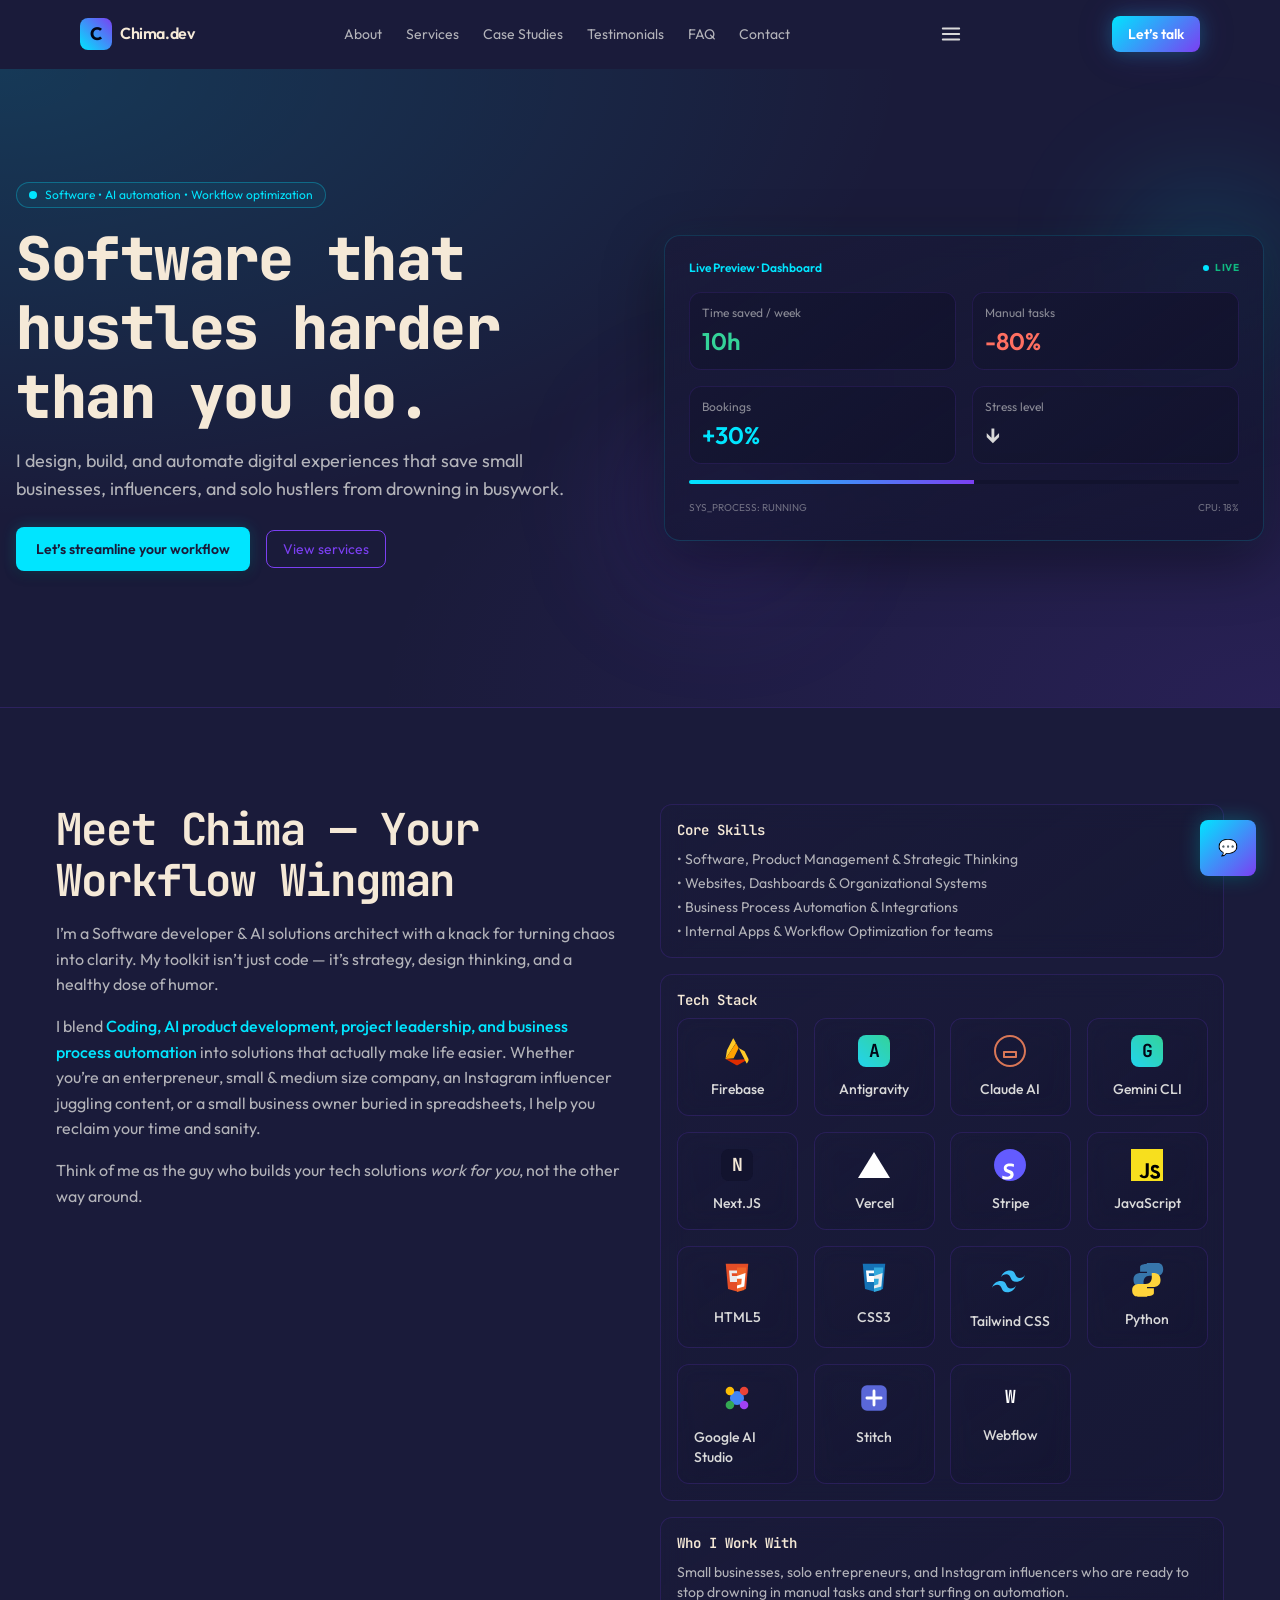
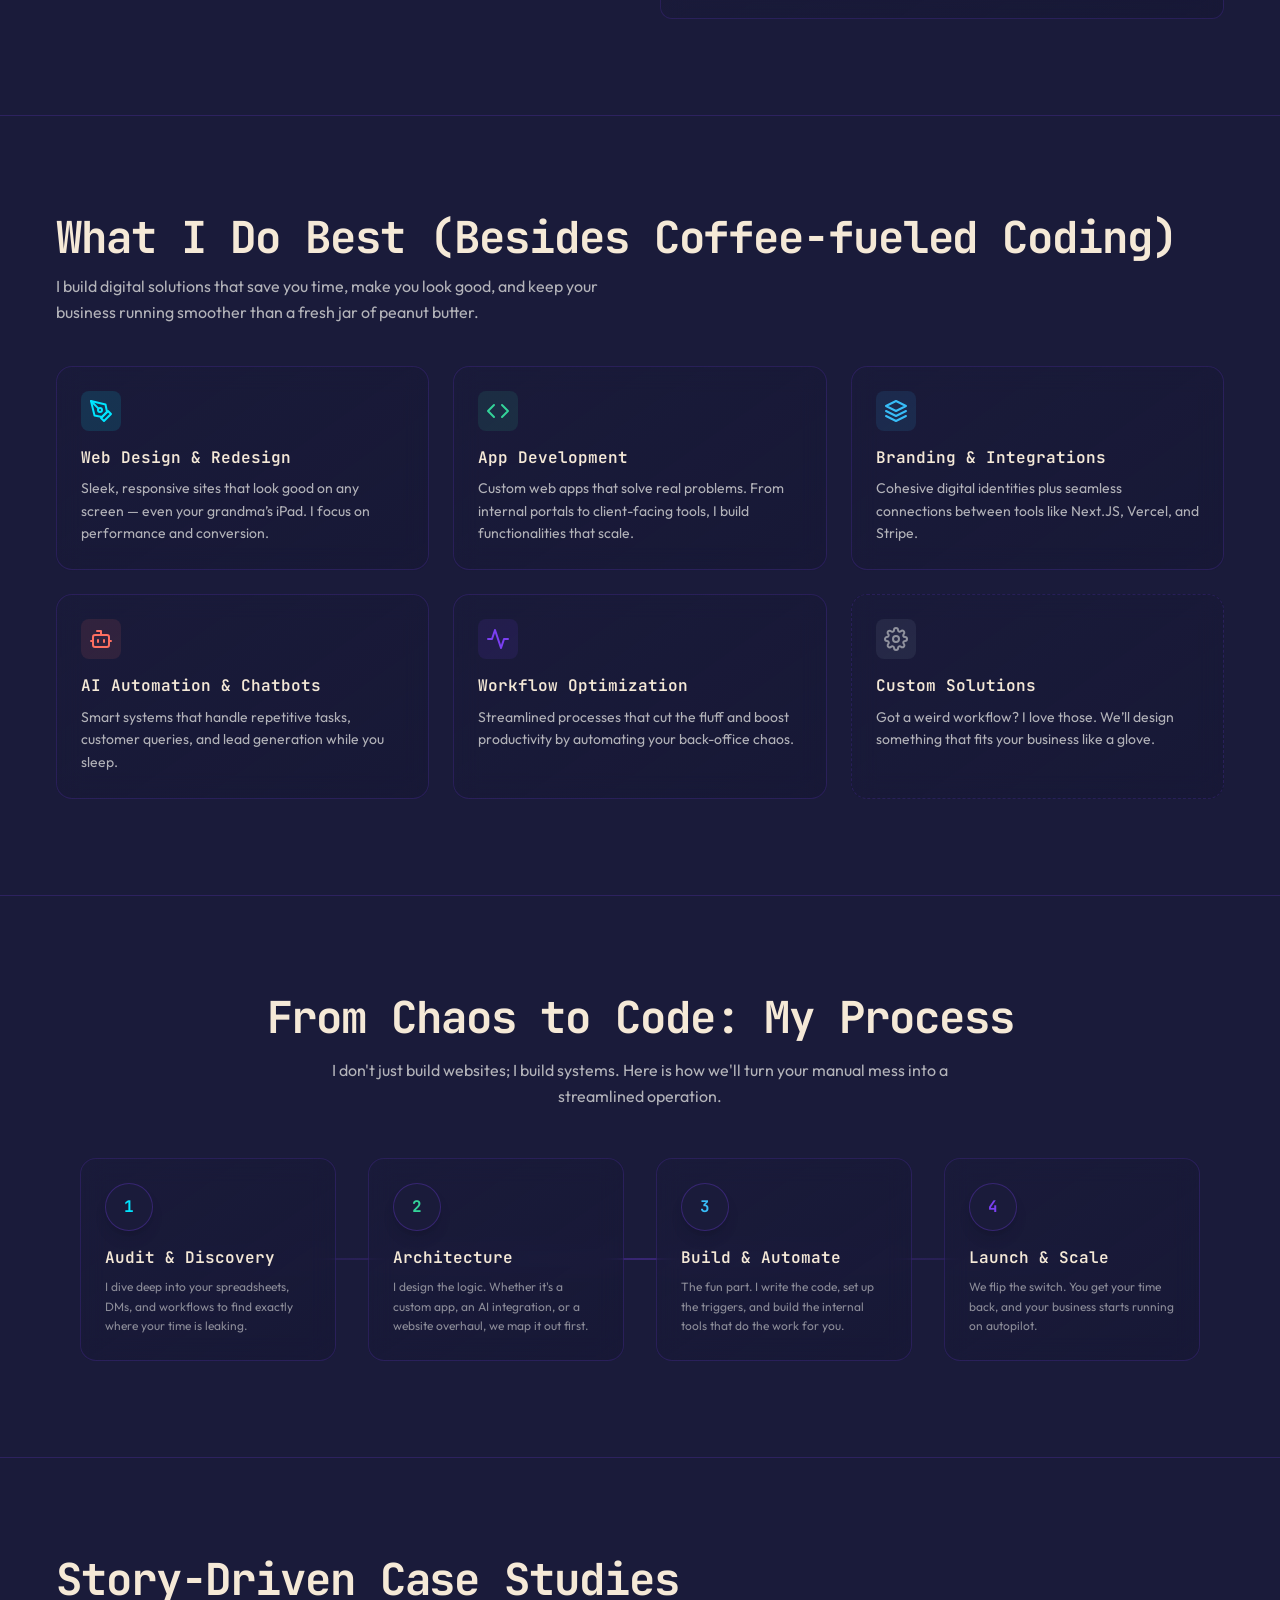
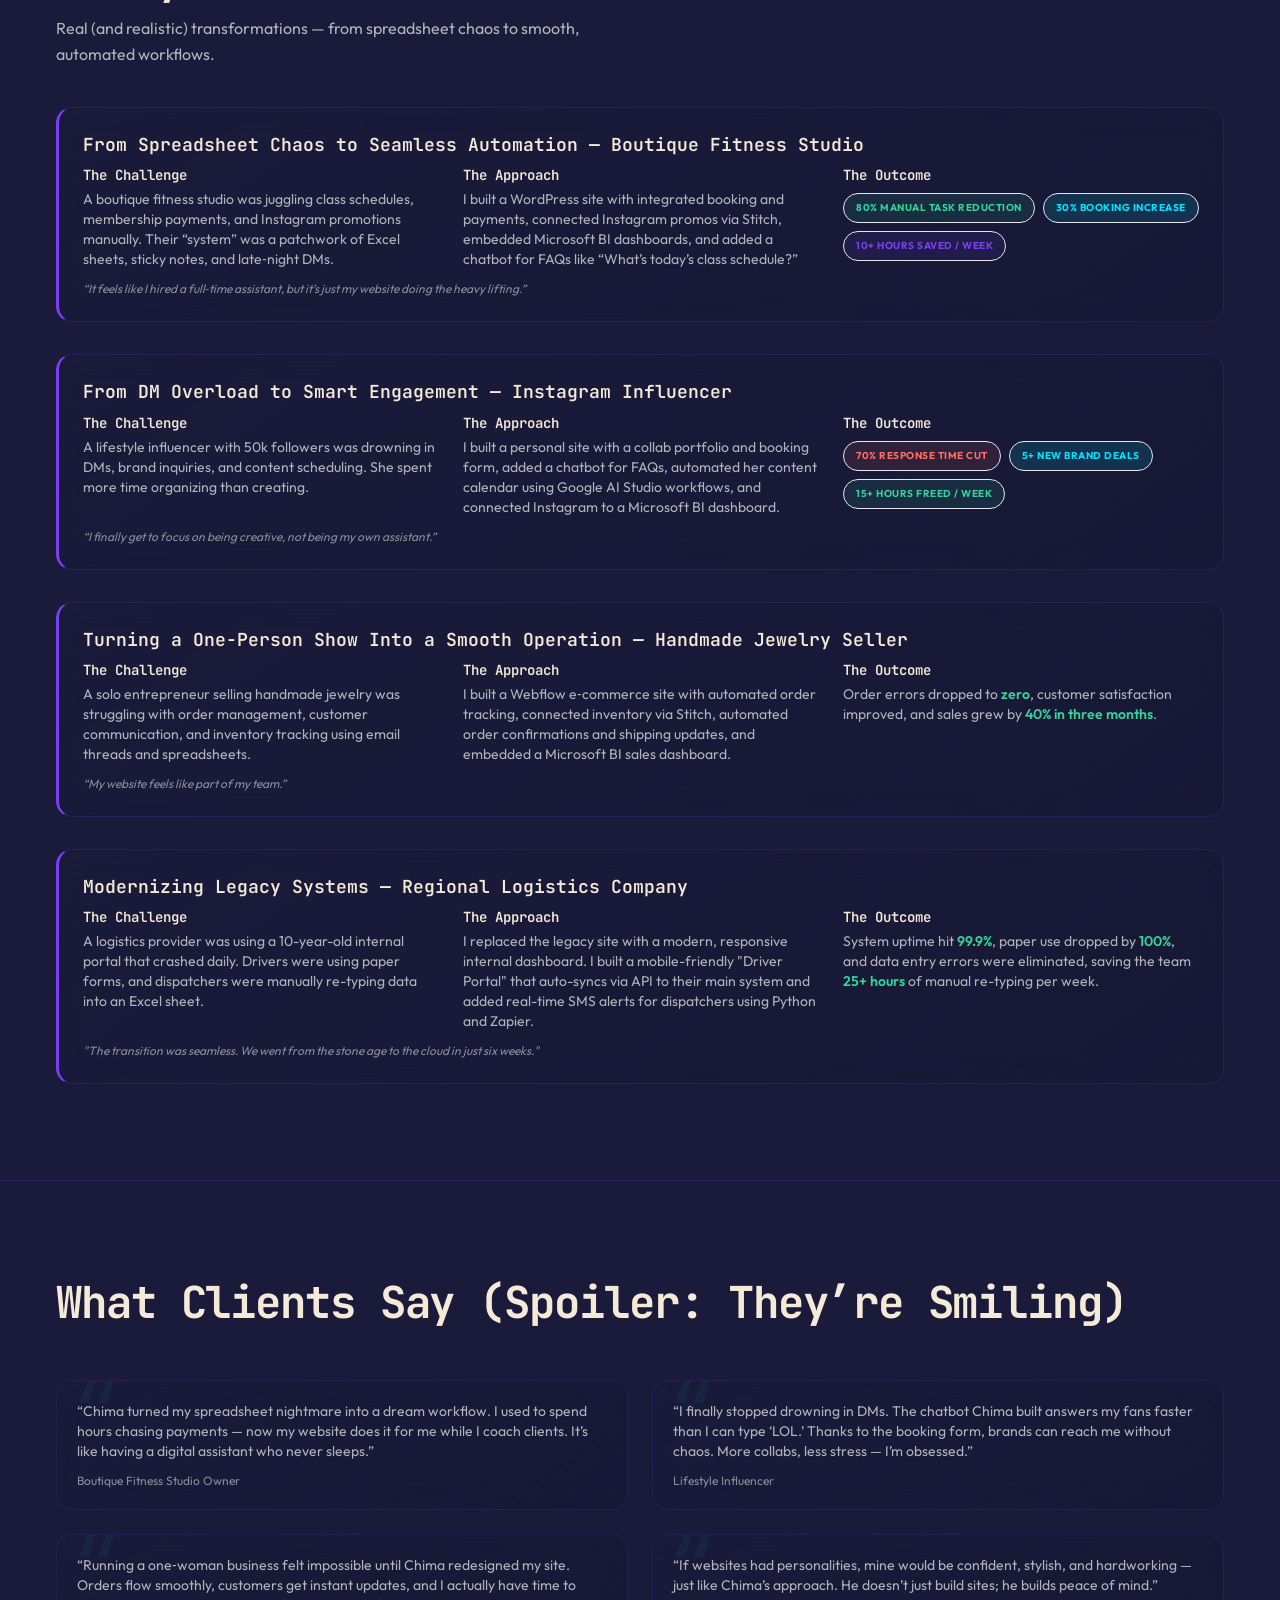
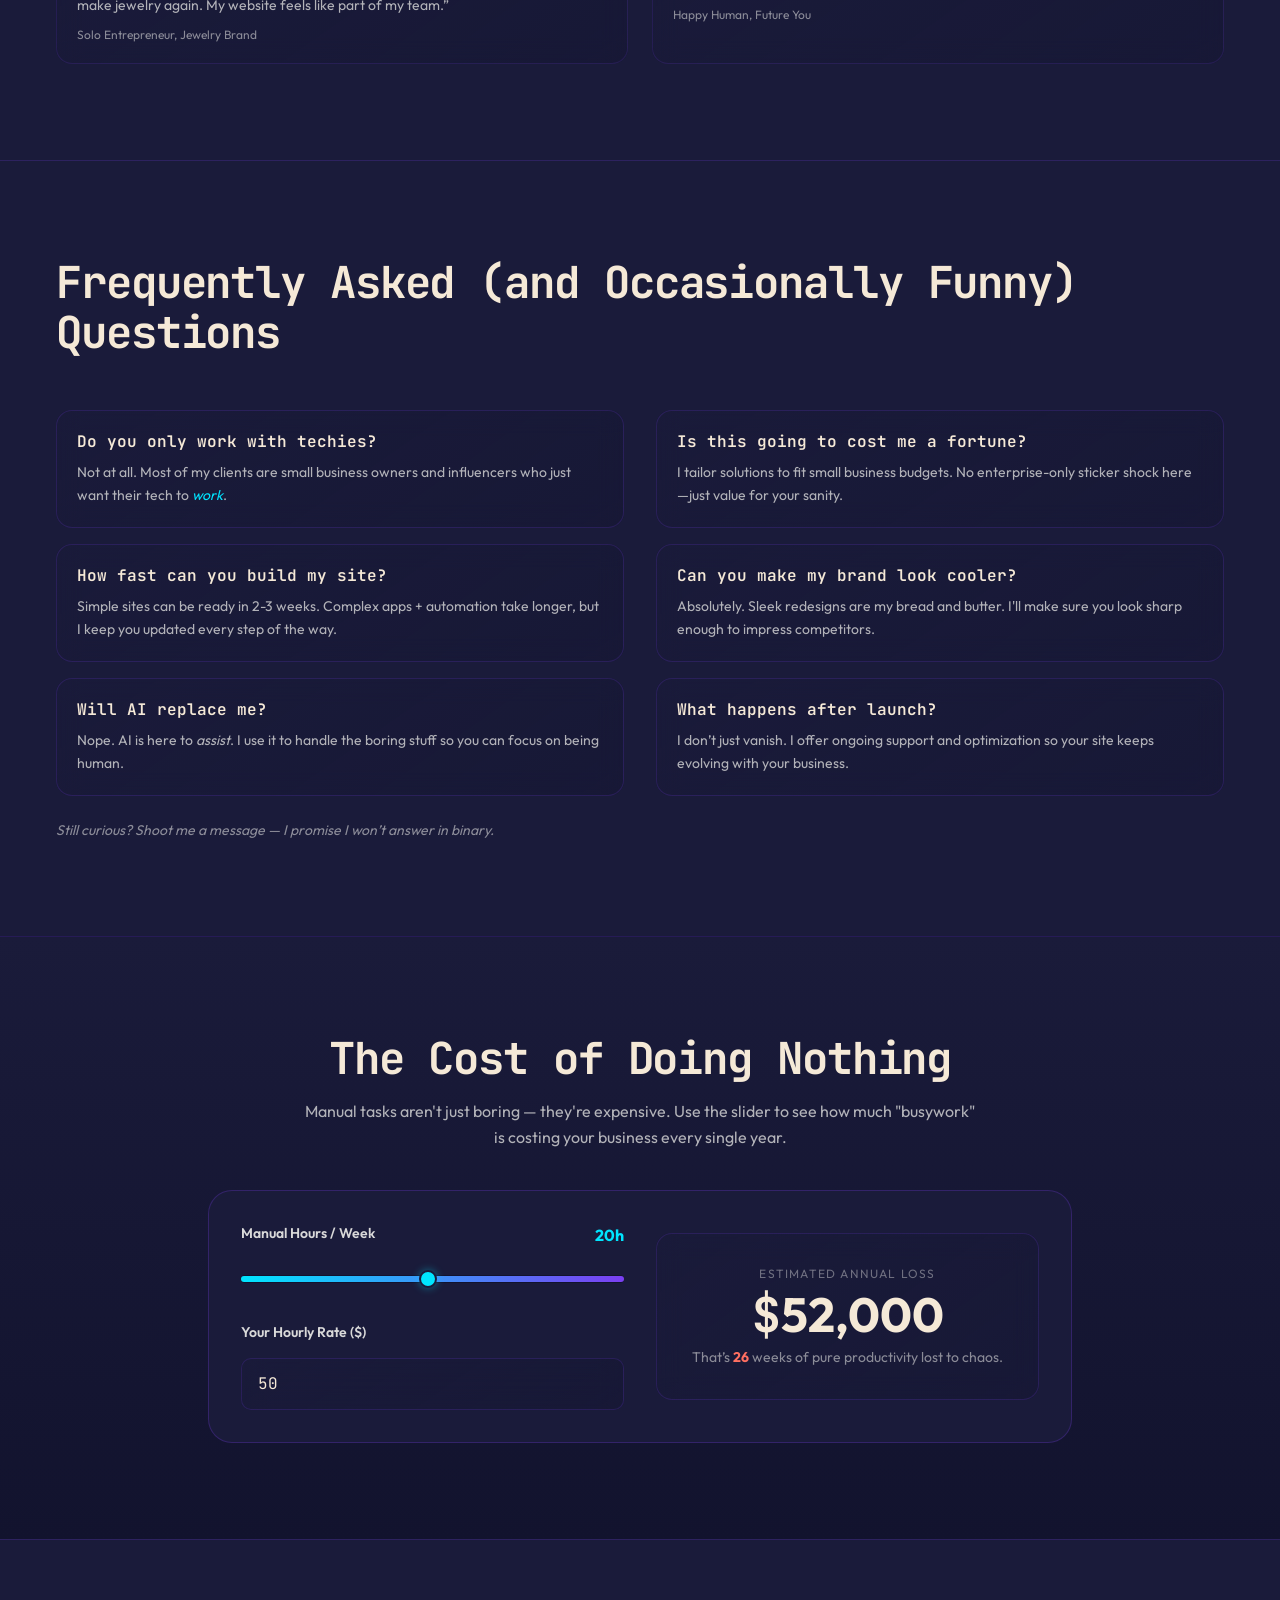
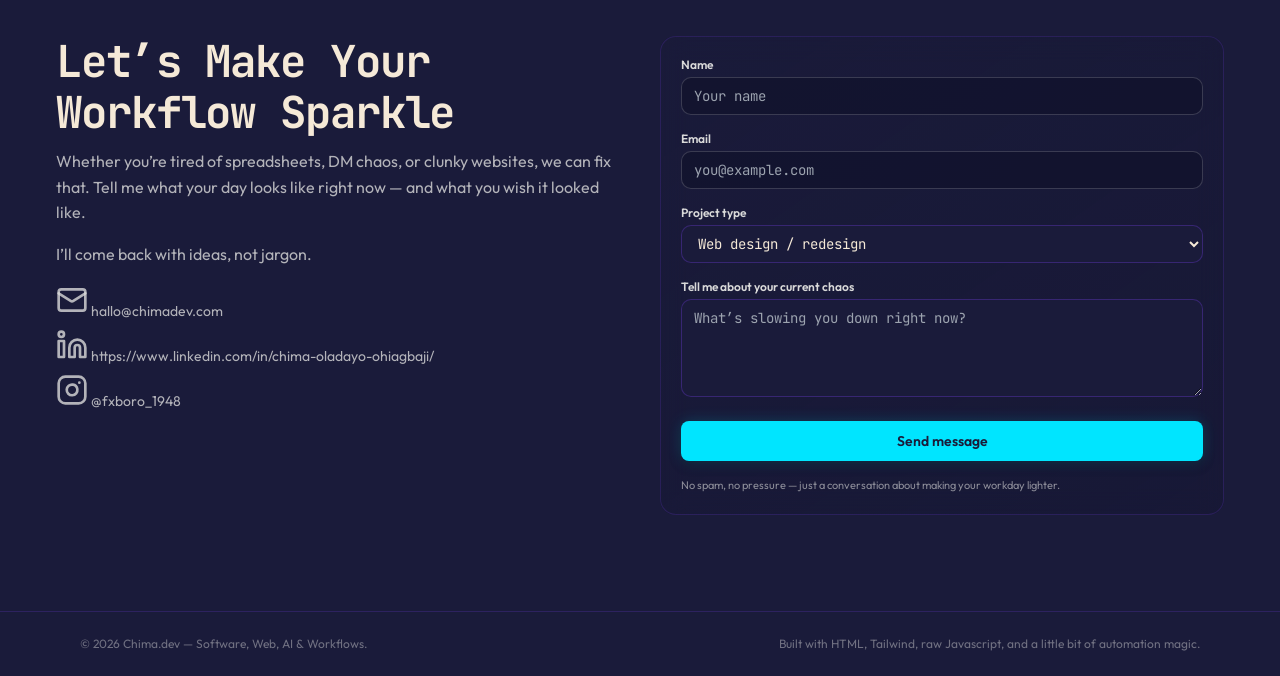
==== index.html @ b2c4900d "Refactor project structure: update index, readme, and manage assets" ====
<!DOCTYPE html>
<html lang="en" class="dark">

<head>
  <meta charset="UTF-8" />
  <title>Chima | Web Developer, Workflow Optimizer and AI Evangelizer</title>
  <meta name="viewport" content="width=device-width, initial-scale=1.0" />
  <meta name="description"
    content="Web design, app development, AI automation, and workflow optimization for small businesses, solo entrepreneurs, and influencers." />
  <script type="application/ld+json">
  {
    "@context": "https://schema.org",
    "@type": "Person",
    "name": "Chima",
    "url": "https://chima.dev",
    "jobTitle": "Web Developer & AI Automation Specialist",
    "description": "Expert in web design, AI automation, and workflow optimization for small businesses.",
    "knowsAbout": ["Web Development", "AI Automation", "Workflow Optimization", "Python", "JavaScript", "Stripe Integration"],
    "hasOfferCatalog": {
      "@type": "OfferCatalog",
      "name": "Services",
      "itemListElement": [
        { "@type": "Offer", "itemOffered": { "@type": "Service", "name": "Web Design & Redesign" } },
        { "@type": "Offer", "itemOffered": { "@type": "Service", "name": "App Development" } },
        { "@type": "Offer", "itemOffered": { "@type": "Service", "name": "AI Automation & Chatbots" } }
      ]
    }
  }
  </script>
  <script type="application/ld+json">
  {
    "@context": "https://schema.org",
    "@type": "FAQPage",
    "mainEntity": [
      {
        "@type": "Question",
        "name": "Do you only work with techies?",
        "acceptedAnswer": {
          "@type": "Answer",
          "text": "Not at all. Most of my clients are small business owners and influencers who just want their tech to work."
        }
      },
      {
        "@type": "Question",
        "name": "How fast can you build my site?",
        "acceptedAnswer": {
          "@type": "Answer",
          "text": "Simple sites can be ready in 2-3 weeks. Complex apps + automation take longer, but I keep you updated every step of the way."
        }
      }
    ]
  }
  </script>
  <audio id="typing-sound" src="https://assets.mixkit.co/sfx/preview/mixkit-soft-fast-typing-2584.mp3"></audio>
  <link rel="preconnect" href="https://fonts.googleapis.com">
  <link rel="preconnect" href="https://fonts.gstatic.com" crossorigin>
  <link rel="stylesheet" href="assets/css/style.css" />
  <link rel="stylesheet" href="assets/css/brand.css" />
  <!-- SEO / Social Sharing -->
  <meta property="og:title" content="Chima | Web Developer & AI Automation Specialist" />
  <meta property="og:description" content="I design, build, and automate digital experiences that save businesses from drowning in busywork." />
  <meta property="og:type" content="website" />
  <meta property="og:url" content="https://chima.dev" />
  <meta name="twitter:card" content="summary_large_image" />
  <meta name="twitter:title" content="Chima | AI Automation Expert" />
  
  <!-- Favicon -->
  <link rel="icon"
    href="[data-uri]" />
</head>

<body class="bg-slate-950 text-slate-100 font-mono overflow-x-hidden">
  <!-- Interactive Mouse Glow -->
  <div id="mouse-glow" class="fixed pointer-events-none z-[-1] w-[600px] h-[600px] rounded-full blur-[120px] opacity-20 bg-gradient-to-tr from-cyan-400 to-violet-400 translate-x-[-50%] translate-y-[-50%] hidden md:block"></div>
  
  <!-- Navbar -->
  <header class="sticky top-0 z-30 bg-slate-950/80 backdrop-blur border-b border-slate-800">
    <div class="max-w-6xl mx-auto px-4 py-4 flex items-center justify-between">
      <a href="#hero" class="flex items-center gap-2">
        <div
          class="w-8 h-8 rounded-lg bg-gradient-to-tr from-cyan-400 to-emerald-400 flex items-center justify-center text-slate-950 font-bold text-lg">
          C
        </div>
        <span class="font-semibold tracking-tight text-slate-100">Chima.dev</span>
      </a>
      <nav class="hidden md:flex items-center gap-6 text-sm text-slate-300" aria-label="Primary">
        <a href="#about" class="hover:text-cyan-400 transition">About</a>
        <a href="#services" class="hover:text-cyan-400 transition">Services</a>
        <a href="#case-studies" class="hover:text-cyan-400 transition">Case Studies</a>
        <a href="#testimonials" class="hover:text-cyan-400 transition">Testimonials</a>
        <a href="#faq" class="hover:text-cyan-400 transition">FAQ</a>
        <a href="#contact" class="hover:text-cyan-400 transition">Contact</a>


      </nav>
      <!-- Mobile hamburger (visible on small screens) -->
      <div class="md:hidden flex items-center">
        <button id="mobile-nav-open" aria-controls="mobile-nav" aria-expanded="false" aria-label="Open menu"
          class="p-2 rounded-md text-slate-200 hover:bg-slate-800/60 focus:outline-none focus:ring-2 focus:ring-cyan-400">
          <svg width="22" height="22" viewBox="0 0 24 24" fill="none" stroke="currentColor" stroke-width="2"
            stroke-linecap="round" stroke-linejoin="round">
            <path d="M3 6h18M3 12h18M3 18h18"></path>
          </svg>
        </button>
      </div>
      <a href="#contact" aria-label="Connect with Chima for a consultation"
        class="hidden md:inline-flex items-center gap-2 px-4 py-2 rounded-full bg-cyan-400 text-slate-950 text-sm font-semibold hover:bg-cyan-300 transition">
        Let’s talk
      </a>
    </div>
  </header>

  <!-- Mobile nav panel (overlay + side panel) -->
  <div id="mobile-nav" class="fixed inset-0 z-50 hidden" aria-hidden="true">
    <div id="mobile-nav-overlay" class="absolute inset-0 bg-black/60 z-40" tabindex="-1"></div>
    <aside role="dialog" aria-modal="true" aria-labelledby="mobile-nav-title"
      class="absolute left-0 top-0 h-full w-full sm:w-72 max-w-full bg-slate-950 border-r border-slate-800 p-6 z-50">
      <div class="flex items-center justify-between mb-6">
        <h3 id="mobile-nav-title" class="text-lg font-semibold text-slate-100">Menu</h3>
        <button id="mobile-nav-close" aria-label="Close menu"
          class="p-2 rounded-md text-slate-200 hover:bg-slate-800/60 focus:outline-none focus:ring-2 focus:ring-cyan-400">
          <svg width="20" height="20" viewBox="0 0 24 24" fill="none" stroke="currentColor" stroke-width="2"
            stroke-linecap="round" stroke-linejoin="round">
            <path d="M6 6l12 12M6 18L18 6"></path>
          </svg>
        </button>
      </div>
      <nav class="flex flex-col gap-4" aria-label="Mobile primary">
        <a href="#about" class="text-slate-200 text-base">About</a>
        <a href="#services" class="text-slate-200 text-base">Services</a>
        <a href="#case-studies" class="text-slate-200 text-base">Case Studies</a>
        <a href="#testimonials" class="text-slate-200 text-base">Testimonials</a>
        <a href="#faq" class="text-slate-200 text-base">FAQ</a>
        <a href="#contact" class="text-slate-200 text-base">Contact</a>

        <a href="#contact"
          class="inline-flex items-center gap-2 px-4 py-2 rounded-full bg-cyan-400 text-slate-950 text-sm font-semibold hover:bg-cyan-300 transition w-max">
          Let’s talk
        </a>
      </nav>
    </aside>
  </div>

  <!-- Hero -->
  <section id="hero" class="relative overflow-hidden">
    <div
      class="absolute inset-0 bg-[radial-gradient(circle_at_top,_rgba(34,211,238,0.18),_transparent_55%),radial-gradient(circle_at_bottom,_rgba(52,211,153,0.18),_transparent_55%)] pointer-events-none">
    </div>
    <div class="max-w-6xl mx-auto px-4 py-20 md:py-28 relative">
      <div class="grid md:grid-cols-2 gap-12 items-center">
        <div>
          <p
            class="inline-flex items-center gap-2 px-3 py-1 rounded-full border border-cyan-400/40 text-xs text-cyan-200 mb-4">
            <span class="w-2 h-2 rounded-full bg-emerald-400 animate-pulse"></span>
            Software • AI automation • Workflow optimization
          </p>
          <h1 class="text-3xl md:text-5xl font-semibold tracking-tight text-slate-50 mb-4">
            Software that hustles harder<br class="hidden md:block" /> than you do.
          </h1>
          <p class="text-slate-300 text-base md:text-lg mb-6 max-w-xl">
            I design, build, and automate digital experiences that save small businesses, influencers, and solo hustlers
            from drowning in busywork.
          </p>
          <div class="flex flex-wrap items-center gap-4 mb-6">
            <a href="#contact"
              class="inline-flex items-center justify-center px-5 py-3 rounded-full bg-cyan-400 text-slate-950 font-semibold text-sm hover:bg-cyan-300 transition shadow-lg shadow-cyan-400/30">
              Let’s streamline your workflow
            </a>
            <a href="#services"
              class="inline-flex items-center justify-center px-4 py-2 rounded-full border border-slate-700 text-slate-200 text-sm hover:border-cyan-400 hover:text-cyan-300 transition">
              View services
            </a>
          </div>
        </div>
        <div class="relative">
          <div class="absolute -top-10 -right-6 w-40 h-40 bg-cyan-400/20 rounded-full blur-3xl"></div>
          <div class="absolute -bottom-10 -left-6 w-40 h-40 bg-emerald-400/20 rounded-full blur-3xl"></div>
          <div class="relative rounded-2xl border border-slate-800 bg-slate-900/60 p-6 shadow-xl shadow-slate-900/80">
            <div class="flex items-center justify-between mb-4">
              <p class="text-xs font-semibold text-cyan-300">Live Preview · Dashboard</p>
              <div class="flex items-center gap-1.5">
                <span class="w-1.5 h-1.5 rounded-full bg-emerald-500 animate-pulse"></span>
                <span class="text-[10px] text-emerald-500 uppercase font-bold tracking-wider">Live</span>
              </div>
            </div>
            <div class="grid grid-cols-2 gap-4 mb-4 text-xs">
              <div
                class="p-3 rounded-xl bg-slate-900 border border-slate-800 hover:border-emerald-400/30 transition-colors">
                <p class="text-slate-400 mb-1">Time saved / week</p>
                <p class="text-2xl font-semibold text-emerald-400"><span id="dash-time">0</span>h</p>
              </div>
              <div
                class="p-3 rounded-xl bg-slate-900 border border-slate-800 hover:border-rose-400/30 transition-colors">
                <p class="text-slate-400 mb-1">Manual tasks</p>
                <p class="text-2xl font-semibold text-rose-400">-<span id="dash-tasks">0</span>%</p>
              </div>
              <div
                class="p-3 rounded-xl bg-slate-900 border border-slate-800 hover:border-cyan-400/30 transition-colors">
                <p class="text-slate-400 mb-1">Bookings</p>
                <p class="text-2xl font-semibold text-cyan-400">+<span id="dash-bookings">0</span>%</p>
              </div>
              <div
                class="p-3 rounded-xl bg-slate-900 border border-slate-800 hover:border-slate-400/30 transition-colors">
                <p class="text-slate-400 mb-1">Stress level</p>
                <p class="text-2xl font-semibold text-slate-200" id="dash-stress">↓</p>
              </div>
            </div>
            <!-- Activity Bar -->
            <div class="w-full h-1 bg-slate-800 rounded-full overflow-hidden mb-4">
              <div id="dash-progress"
                class="h-full bg-gradient-to-r from-cyan-400 to-emerald-400 w-1/3 transition-all duration-1000"></div>
            </div>
            <p class="text-[10px] text-slate-500 font-mono flex justify-between">
              <span>SYS_PROCESS: RUNNING</span>
              <span id="dash-load">CPU: 12%</span>
            </p>
          </div>
        </div>
      </div>
    </div>

  </section>

  <!-- About -->
  <section id="about" class="border-t border-slate-800 bg-slate-950 reveal">
    <div class="max-w-6xl mx-auto px-4 py-16 md:py-20">
      <div class="grid md:grid-cols-2 gap-10 items-start">
        <div>
          <h2 class="text-2xl md:text-3xl font-semibold tracking-tight mb-4">Meet Chima — Your Workflow Wingman</h2>
          <p class="text-slate-300 mb-4">
            I’m a Software developer & AI solutions architect with a knack for turning chaos into clarity. My toolkit
            isn’t just code — it’s
            strategy,
            design thinking, and a healthy dose of humor.
          </p>
          <p class="text-slate-300 mb-4">
            I blend <span class="text-cyan-300 font-medium">Coding, AI product development, project leadership, and
              business
              process automation</span> into solutions that actually make life easier. Whether you’re an enterpreneur,
            small & medium size company, an Instagram
            influencer juggling content, or a small business owner buried in spreadsheets, I help you reclaim your time
            and sanity.
          </p>
          <p class="text-slate-300 mb-4">
            Think of me as the guy who builds your tech solutions <span class="italic">work for you</span>, not the
            other
            way
            around.
          </p>
        </div>
        <div class="space-y-4">
          <div class="p-4 rounded-xl border border-slate-800 bg-slate-900/60">
            <h3 class="text-sm font-semibold text-slate-100 mb-2">Core Skills</h3>
            <ul class="text-sm text-slate-300 space-y-1">
              <li>• Software, Product Management & Strategic Thinking</li>
              <li>• Websites, Dashboards & Organizational Systems</li>
              <li>• Business Process Automation & Integrations</li>
              <li>• Internal Apps & Workflow Optimization for teams</li>
            </ul>
          </div>
          <div class="p-4 rounded-xl border border-slate-800 bg-slate-900/60">
            <h3 class="text-sm font-semibold text-slate-100 mb-2">Tech Stack</h3>
            <div id="tech-stack-grid" class="grid grid-cols-2 sm:grid-cols-3 lg:grid-cols-4 gap-4">

              <!-- Firebase -->
              <div
                class="p-4 rounded-xl border border-slate-800 bg-slate-900/60 flex flex-col items-center gap-3 hover:border-cyan-400/60 transition">
                <svg width="32" height="32" viewBox="0 0 256 256">
                  <path fill="#FFCA28" d="M36.1,192.4l11.6-70.3L95,30c1.3-3,5.6-3,6.9,0l17.7,33.1L36.1,192.4z" />
                  <path fill="#FFA000"
                    d="M141.5,103.7L122.9,69c-1.4-2.6-5.2-2.6-6.6,0L36.1,192.4l65-6.6L141.5,103.7z" />
                  <path fill="#DD2C00" d="M128,197.8L36.1,192.4l87.5,49.2c2.7,1.5,6,1.5,8.7,0l87.5-49.2L128,197.8z" />
                  <path fill="#FFCA28"
                    d="M219.9,192.4l-31.1-61.9l-47.3-26.8l61.6,121.2c1.4,2.8,5.4,2.8,6.8,0l10.1-19.4L219.9,192.4z" />
                </svg>
                <span class="text-slate-200 text-sm font-medium">Firebase</span>
              </div>

              <!-- Antigravity -->
              <div
                class="p-4 rounded-xl border border-slate-800 bg-slate-900/60 flex flex-col items-center gap-3 hover:border-cyan-400/60 transition">
                <div
                  class="w-8 h-8 rounded-lg bg-gradient-to-tr from-cyan-400 to-emerald-400 flex items-center justify-center text-slate-950 font-bold text-lg">
                  A</div>
                <span class="text-slate-200 text-sm font-medium">Antigravity</span>
              </div>

              <!-- Claude -->
              <div
                class="p-4 rounded-xl border border-slate-800 bg-slate-900/60 flex flex-col items-center gap-3 hover:border-cyan-400/60 transition">
                <svg width="32" height="32" viewBox="0 0 256 256">
                  <path fill="#D97757"
                    d="M128 0C57.3 0 0 57.3 0 128s57.3 128 128 128s128-57.3 128-128S198.7 0 128 0zm0 240c-61.8 0-112-50.2-112-112S66.2 16 128 16s112 50.2 112 112s-50.2 112-112 112zm48.1-112H79.9c-4.4 0-8 3.6-8 8v40c0 4.4 3.6 8 8 8h96.2c4.4 0 8-3.6 8-8v-40c0-4.4-3.6-8-8-8zm-8 40H87.9v-24h80.2v24z" />
                </svg>
                <span class="text-slate-200 text-sm font-medium">Claude AI</span>
              </div>

              <!-- Gemini CLI -->
              <div
                class="p-4 rounded-xl border border-slate-800 bg-slate-900/60 flex flex-col items-center gap-3 hover:border-cyan-400/60 transition">
                <div
                  class="w-8 h-8 rounded-lg bg-gradient-to-tr from-cyan-400 to-emerald-400 flex items-center justify-center text-slate-950 font-bold text-lg">
                  G</div>
                <span class="text-slate-200 text-sm font-medium">Gemini CLI</span>
              </div>

              <!-- Next.JS -->
              <div
                class="p-4 rounded-xl border border-slate-800 bg-slate-900/60 flex flex-col items-center gap-3 hover:border-cyan-400/60 transition">
                <div
                  class="w-8 h-8 rounded-lg bg-slate-800 flex items-center justify-center text-slate-100 font-bold text-lg">
                  N</div>
                <span class="text-slate-200 text-sm font-medium">Next.JS</span>
              </div>

              <!-- Vercel -->
              <div
                class="p-4 rounded-xl border border-slate-800 bg-slate-900/60 flex flex-col items-center gap-3 hover:border-cyan-400/60 transition">
                <svg width="32" height="32" viewBox="0 0 256 256" fill="white">
                  <path d="M128 24L256 232H0z" />
                </svg>
                <span class="text-slate-200 text-sm font-medium">Vercel</span>
              </div>

              <!-- Stripe -->
              <div
                class="p-4 rounded-xl border border-slate-800 bg-slate-900/60 flex flex-col items-center gap-3 hover:border-cyan-400/60 transition">
                <svg width="32" height="32" viewBox="0 0 256 256">
                  <path fill="#635BFF"
                    d="M256 128c0 70.7-57.3 128-128 128S0 198.7 0 128S57.3 0 128 0s128 57.3 128 128z" />
                  <path
                    d="M100.8 152c0-10.4 8.7-14.7 23.3-14.7c15.7 0 35.1 4.7 35.1 4.7v-21.6s-16.7-4-32.5-4c-28.8 0-48.4 13.7-48.4 39.5c0 38.6 53 32.3 53 48.9c0 12.3-10.4 16.2-26 16.2c-19.1 0-38.9-6.3-38.9-6.3v22.7s19.8 6.5 41.5 6.5c30.9 0 49.3-15 49.3-40.2c.1-41.6-56.4-33.6-56.4-51.7z"
                    fill="#FFF" />
                </svg>
                <span class="text-slate-200 text-sm font-medium">Stripe</span>
              </div>

              <!-- Card -->
              <div
                class="p-4 rounded-xl border border-slate-800 bg-slate-900/60 flex flex-col items-center gap-3 hover:border-cyan-400/60 transition">
                <svg width="32" height="32" viewBox="0 0 256 256">
                  <path fill="#F7DF1E" d="M0 0h256v256H0z" />
                  <path d="M67 214l20-12c4 7 8 13 17 13c9 0 14-4 14-17V114h24v84c0 25-15 36-36 36c-19 0-30-10-39-20"
                    fill="#000" />
                  <path
                    d="M152 212l20-11c5 8 11 14 22 14c9 0 15-4 15-10c0-7-6-9-16-13l-6-2c-17-7-28-16-28-34c0-17 13-30 34-30c15 0 26 5 34 19l-19 12c-4-7-9-10-15-10c-7 0-12 4-12 10c0 7 5 9 15 13l6 2c20 9 31 17 31 35c0 20-16 31-38 31c-21 0-34-10-41-23"
                    fill="#000" />
                </svg>
                <span class="text-slate-200 text-sm font-medium">JavaScript</span>
              </div>

              <!-- HTML5 -->
              <div
                class="p-4 rounded-xl border border-slate-800 bg-slate-900/60 flex flex-col items-center gap-3 hover:border-cyan-400/60 transition">
                <svg width="32" height="32" viewBox="0 0 128 128">
                  <path fill="#E44D26" d="M19 3l9 101 36 10 36-10 9-101z" />
                  <path fill="#F16529" d="M64 116l29-8 8-90H64z" />
                  <path fill="#EBEBEB" d="M64 52H44l-1-11h21V30H32l1 12 3 34h28z" />
                  <path fill="#fff" d="M64 52v11h19l-2 22-17 5v12l29-8 4-42 1-12z" />
                </svg>
                <span class="text-slate-200 text-sm font-medium">HTML5</span>
              </div>

              <!-- CSS3 -->
              <div
                class="p-4 rounded-xl border border-slate-800 bg-slate-900/60 flex flex-col items-center gap-3 hover:border-cyan-400/60 transition">
                <svg width="32" height="32" viewBox="0 0 128 128">
                  <path fill="#1572B6" d="M19 3l9 101 36 10 36-10 9-101z" />
                  <path fill="#33A9DC" d="M64 116l29-8 8-90H64z" />
                  <path fill="#fff" d="M64 52H44l-1-11h21V30H32l1 12 3 34h28z" />
                  <path fill="#EBEBEB" d="M64 52v11h19l-2 22-17 5v12l29-8 4-42 1-12z" />
                </svg>
                <span class="text-slate-200 text-sm font-medium">CSS3</span>
              </div>

              <!-- Tailwind CSS -->
              <div
                class="p-4 rounded-xl border border-slate-800 bg-slate-900/60 flex flex-col items-center gap-3 hover:border-cyan-400/60 transition">
                <svg width="36" height="36" viewBox="0 0 48 48">
                  <path fill="#38BDF8"
                    d="M24 10c-6 0-10 3-12 9c2-3 4-4 7-4c3 0 5 2 6 5c1 3 3 5 7 5c6 0 10-3 12-9c-2 3-4 4-7 4c-3 0-5-2-6-5c-1-3-3-5-7-5zM12 24c-6 0-10 3-12 9c2-3 4-4 7-4c3 0 5 2 6 5c1 3 3 5 7 5c6 0 10-3 12-9c-2 3-4 4-7 4c-3 0-5-2-6-5c-1-3-3-5-7-5z" />
                </svg>
                <span class="text-slate-200 text-sm font-medium">Tailwind CSS</span>
              </div>

              <!-- Python -->
              <div
                class="p-4 rounded-xl border border-slate-800 bg-slate-900/60 flex flex-col items-center gap-3 hover:border-cyan-400/60 transition">
                <svg width="34" height="34" viewBox="0 0 128 128">
                  <path fill="#3776AB"
                    d="M63 4c-27 0-25 12-25 12v17h26v5H38S13 37 13 63c0 27 24 26 24 26h14V72s-1-24 24-24h26s24 1 24-24c0-27-24-24-24-24H63z" />
                  <path fill="#FFD43B"
                    d="M65 124c27 0 25-12 25-12v-17H64v-5h26s25 1 25-26c0-27-24-26-24-26H82v17s1 24-24 24H32s-24-1-24 24c0 27 24 24 24 24h33z" />
                </svg>
                <span class="text-slate-200 text-sm font-medium">Python</span>
              </div>



              <!-- Google AI Studio -->
              <div
                class="p-4 rounded-xl border border-slate-800 bg-slate-900/60 flex flex-col items-center gap-3 hover:border-cyan-400/60 transition">
                <svg width="34" height="34" viewBox="0 0 48 48">
                  <circle cx="24" cy="24" r="10" fill="#4285F4" />
                  <circle cx="34" cy="14" r="6" fill="#EA4335" />
                  <circle cx="14" cy="14" r="6" fill="#FBBC05" />
                  <circle cx="14" cy="34" r="6" fill="#34A853" />
                  <circle cx="34" cy="34" r="6" fill="#A142F4" />
                </svg>
                <span class="text-slate-200 text-sm font-medium">Google AI Studio</span>
              </div>

              <!-- Stitch -->
              <div
                class="p-4 rounded-xl border border-slate-800 bg-slate-900/60 flex flex-col items-center gap-3 hover:border-cyan-400/60 transition">
                <svg width="34" height="34" viewBox="0 0 48 48">
                  <rect x="6" y="6" width="36" height="36" rx="8" fill="#5A67D8" />
                  <path fill="#fff" d="M14 24h20M24 14v20" stroke="#fff" stroke-width="4" stroke-linecap="round" />
                </svg>
                <span class="text-slate-200 text-sm font-medium">Stitch</span>
              </div>

              <!-- Webflow -->
              <div
                class="p-4 rounded-xl border border-slate-800 bg-slate-900/60 flex flex-col items-center gap-3 hover:border-cyan-400/60 transition">
                <div
                  class="w-8 h-8 rounded-lg bg-blue-600 flex items-center justify-center text-white font-bold text-lg">
                  W</div>
                <span class="text-slate-200 text-sm font-medium">Webflow</span>
              </div>

            </div>

          </div>
          <div class="p-4 rounded-xl border border-slate-800 bg-slate-900/60">
            <h3 class="text-sm font-semibold text-slate-100 mb-2">Who I Work With</h3>
            <p class="text-sm text-slate-300">
              Small businesses, solo entrepreneurs, and Instagram influencers who are ready to stop drowning in manual
              tasks and start surfing on automation.
            </p>
          </div>
        </div>
      </div>
    </div>
  </section>

  <!-- Services -->
  <section id="services" class="border-t border-slate-800 bg-slate-950 reveal">
    <div class="max-w-6xl mx-auto px-4 py-16 md:py-20">
      <div class="flex flex-col md:flex-row md:items-end md:justify-between gap-6 mb-10">
        <div>
          <h2 class="text-2xl md:text-3xl font-semibold tracking-tight mb-3">
            What I Do Best (Besides Coffee‑fueled Coding)
          </h2>
          <p class="text-slate-300 max-w-xl">
            I build digital solutions that save you time, make you look good, and keep your business running smoother
            than a fresh jar of peanut butter.
          </p>
        </div>
      </div>

      <div class="grid md:grid-cols-2 lg:grid-cols-3 gap-6">
        <div
          class="p-6 rounded-2xl border border-slate-800 bg-slate-900/60 hover:border-cyan-400/60 hover:-translate-y-2 transition-all duration-300 group">
          <div
            class="w-10 h-10 rounded-lg bg-cyan-400/10 flex items-center justify-center mb-4 group-hover:bg-cyan-400 transition-colors">
            <svg class="text-cyan-400 group-hover:text-slate-950 transition-colors" width="24" height="24"
              viewBox="0 0 24 24" fill="none" stroke="currentColor" stroke-width="2" stroke-linecap="round"
              stroke-linejoin="round">
              <path d="M12 19l7-7 3 3-7 7-3-3z"></path>
              <path d="M18 13l-1.5-7.5L2 2l3.5 14.5L13 18l5-5z"></path>
              <path d="M2 2l7.586 7.586"></path>
              <circle cx="11" cy="11" r="2"></circle>
            </svg>
          </div>
          <h3 class="text-base font-semibold mb-2 text-slate-50">Web Design & Redesign</h3>
          <p class="text-sm text-slate-300 leading-relaxed">
            Sleek, responsive sites that look good on any screen — even your grandma’s iPad. I focus on performance and
            conversion.
          </p>
        </div>

        <div
          class="p-6 rounded-2xl border border-slate-800 bg-slate-900/60 hover:border-emerald-400/60 hover:-translate-y-2 transition-all duration-300 group">
          <div
            class="w-10 h-10 rounded-lg bg-emerald-400/10 flex items-center justify-center mb-4 group-hover:bg-emerald-400 transition-colors">
            <svg class="text-emerald-400 group-hover:text-slate-950 transition-colors" width="24" height="24"
              viewBox="0 0 24 24" fill="none" stroke="currentColor" stroke-width="2" stroke-linecap="round"
              stroke-linejoin="round">
              <polyline points="16 18 22 12 16 6"></polyline>
              <polyline points="8 6 2 12 8 18"></polyline>
            </svg>
          </div>
          <h3 class="text-base font-semibold mb-2 text-slate-50">App Development</h3>
          <p class="text-sm text-slate-300 leading-relaxed">
            Custom web apps that solve real problems. From internal portals to client-facing tools, I build
            functionalities that scale.
          </p>
        </div>

        <div
          class="p-6 rounded-2xl border border-slate-800 bg-slate-900/60 hover:border-sky-400/60 hover:-translate-y-2 transition-all duration-300 group">
          <div
            class="w-10 h-10 rounded-lg bg-sky-400/10 flex items-center justify-center mb-4 group-hover:bg-sky-400 transition-colors">
            <svg class="text-sky-400 group-hover:text-slate-950 transition-colors" width="24" height="24"
              viewBox="0 0 24 24" fill="none" stroke="currentColor" stroke-width="2" stroke-linecap="round"
              stroke-linejoin="round">
              <path d="M12 2L2 7l10 5 10-5-10-5z"></path>
              <path d="M2 17l10 5 10-5"></path>
              <path d="M2 12l10 5 10-5"></path>
            </svg>
          </div>
          <h3 class="text-base font-semibold mb-2 text-slate-50">Branding & Integrations</h3>
          <p class="text-sm text-slate-300 leading-relaxed">
            Cohesive digital identities plus seamless connections between tools like Next.JS, Vercel, and Stripe.
          </p>
        </div>

        <div
          class="p-6 rounded-2xl border border-slate-800 bg-slate-900/60 hover:border-rose-400/60 hover:-translate-y-2 transition-all duration-300 group">
          <div
            class="w-10 h-10 rounded-lg bg-rose-400/10 flex items-center justify-center mb-4 group-hover:bg-rose-400 transition-colors">
            <svg class="text-rose-400 group-hover:text-slate-950 transition-colors" width="24" height="24"
              viewBox="0 0 24 24" fill="none" stroke="currentColor" stroke-width="2" stroke-linecap="round"
              stroke-linejoin="round">
              <path d="M12 8V4H8"></path>
              <rect x="4" y="8" width="16" height="12" rx="2"></rect>
              <path d="M2 14h2"></path>
              <path d="M20 14h2"></path>
              <path d="M15 13v2"></path>
              <path d="M9 13v2"></path>
            </svg>
          </div>
          <h3 class="text-base font-semibold mb-2 text-slate-50">AI Automation & Chatbots</h3>
          <p class="text-sm text-slate-300 leading-relaxed">
            Smart systems that handle repetitive tasks, customer queries, and lead generation while you sleep.
          </p>
        </div>

        <div
          class="p-6 rounded-2xl border border-slate-800 bg-slate-900/60 hover:border-violet-400/60 hover:-translate-y-2 transition-all duration-300 group">
          <div
            class="w-10 h-10 rounded-lg bg-violet-400/10 flex items-center justify-center mb-4 group-hover:bg-violet-400 transition-colors">
            <svg class="text-violet-400 group-hover:text-slate-950 transition-colors" width="24" height="24"
              viewBox="0 0 24 24" fill="none" stroke="currentColor" stroke-width="2" stroke-linecap="round"
              stroke-linejoin="round">
              <path d="M22 12h-4l-3 9L9 3l-3 9H2"></path>
            </svg>
          </div>
          <h3 class="text-base font-semibold mb-2 text-slate-50">Workflow Optimization</h3>
          <p class="text-sm text-slate-300 leading-relaxed">
            Streamlined processes that cut the fluff and boost productivity by automating your back-office chaos.
          </p>
        </div>

        <div
          class="p-6 rounded-2xl border border-dashed border-slate-700 bg-slate-900/40 hover:border-slate-500 hover:-translate-y-2 transition-all duration-300 group">
          <div
            class="w-10 h-10 rounded-lg bg-slate-400/10 flex items-center justify-center mb-4 group-hover:bg-slate-400 transition-colors">
            <svg class="text-slate-400 group-hover:text-slate-950 transition-colors" width="24" height="24"
              viewBox="0 0 24 24" fill="none" stroke="currentColor" stroke-width="2" stroke-linecap="round"
              stroke-linejoin="round">
              <circle cx="12" cy="12" r="3"></circle>
              <path
                d="M19.4 15a1.65 1.65 0 0 0 .33 1.82l.06.06a2 2 0 0 1 0 2.83 2 2 0 0 1-2.83 0l-.06-.06a1.65 1.65 0 0 0-1.82-.33 1.65 1.65 0 0 0-1 1.51V21a2 2 0 0 1-2 2 2 2 0 0 1-2-2v-.09A1.65 1.65 0 0 0 9 19.4a1.65 1.65 0 0 0-1.82.33l-.06.06a2 2 0 0 1-2.83 0 2 2 0 0 1 0-2.83l.06-.06a1.65 1.65 0 0 0 .33-1.82 1.65 1.65 0 0 0-1.51-1H3a2 2 0 0 1-2-2 2 2 0 0 1 2-2h.09A1.65 1.65 0 0 0 4.6 9a1.65 1.65 0 0 0-.33-1.82l-.06-.06a2 2 0 0 1 0-2.83 2 2 0 0 1 2.83 0l.06.06a1.65 1.65 0 0 0 1.82.33H9a1.65 1.65 0 0 0 1-1.51V3a2 2 0 0 1 2-2 2 2 0 0 1 2 2v.09a1.65 1.65 0 0 0 1 1.51 1.65 1.65 0 0 0 1.82-.33l.06-.06a2 2 0 0 1 2.83 0 2 2 0 0 1 0 2.83l-.06.06a1.65 1.65 0 0 0-.33 1.82V9a1.65 1.65 0 0 0 1.51 1H21a2 2 0 0 1 2 2 2 2 0 0 1-2 2h-.09a1.65 1.65 0 0 0-1.51 1z">
              </path>
            </svg>
          </div>
          <h3 class="text-base font-semibold mb-2 text-slate-50">Custom Solutions</h3>
          <p class="text-sm text-slate-300 leading-relaxed">
            Got a weird workflow? I love those. We’ll design something that fits your business like a glove.
          </p>
        </div>
      </div>
    </div>
  </section>


  <!-- How I Work (Process Flow) -->
  <section id="process" class="border-t border-slate-800 bg-slate-950 reveal">
    <div class="max-w-6xl mx-auto px-4 py-16 md:py-20">
      <div class="text-center mb-12">
        <h2 class="text-2xl md:text-3xl font-semibold tracking-tight mb-4">From Chaos to Code: My Process</h2>
        <p class="text-slate-300 max-w-2xl mx-auto">
          I don't just build websites; I build systems. Here is how we'll turn your manual mess into a streamlined
          operation.
        </p>
      </div>

      <div class="grid grid-cols-1 md:grid-cols-4 gap-4 md:gap-8 relative">
        <!-- Connecting Line (Desktop) -->
        <div
          class="hidden md:block absolute top-1/2 left-0 w-full h-0.5 bg-gradient-to-r from-cyan-400/0 via-cyan-400/20 to-cyan-400/0 -translate-y-1/2 pointer-events-none">
        </div>

        <!-- Step 1 -->
        <div
          class="relative group p-6 rounded-2xl border border-slate-800 bg-slate-900/40 hover:bg-slate-900/60 transition-all duration-300">
          <div
            class="w-12 h-12 rounded-full bg-slate-900 border border-slate-700 flex items-center justify-center text-cyan-400 font-bold mb-4 shadow-lg group-hover:border-cyan-400 transition-colors">
            1</div>
          <h3 class="text-slate-50 font-semibold mb-2">Audit & Discovery</h3>
          <p class="text-xs text-slate-400 leading-relaxed">
            I dive deep into your spreadsheets, DMs, and workflows to find exactly where your time is leaking.
          </p>
        </div>

        <!-- Step 2 -->
        <div
          class="relative group p-6 rounded-2xl border border-slate-800 bg-slate-900/40 hover:bg-slate-900/60 transition-all duration-300">
          <div
            class="w-12 h-12 rounded-full bg-slate-900 border border-slate-700 flex items-center justify-center text-emerald-400 font-bold mb-4 shadow-lg group-hover:border-emerald-400 transition-colors">
            2</div>
          <h3 class="text-slate-50 font-semibold mb-2">Architecture</h3>
          <p class="text-xs text-slate-400 leading-relaxed">
            I design the logic. Whether it's a custom app, an AI integration, or a website overhaul, we map it out
            first.
          </p>
        </div>

        <!-- Step 3 -->
        <div
          class="relative group p-6 rounded-2xl border border-slate-800 bg-slate-900/40 hover:bg-slate-900/60 transition-all duration-300">
          <div
            class="w-12 h-12 rounded-full bg-slate-900 border border-slate-700 flex items-center justify-center text-sky-400 font-bold mb-4 shadow-lg group-hover:border-sky-400 transition-colors">
            3</div>
          <h3 class="text-slate-50 font-semibold mb-2">Build & Automate</h3>
          <p class="text-xs text-slate-400 leading-relaxed">
            The fun part. I write the code, set up the triggers, and build the internal tools that do the work for you.
          </p>
        </div>

        <!-- Step 4 -->
        <div
          class="relative group p-6 rounded-2xl border border-slate-800 bg-slate-900/40 hover:bg-slate-900/60 transition-all duration-300">
          <div
            class="w-12 h-12 rounded-full bg-slate-900 border border-slate-700 flex items-center justify-center text-violet-400 font-bold mb-4 shadow-lg group-hover:border-violet-400 transition-colors">
            4</div>
          <h3 class="text-slate-50 font-semibold mb-2">Launch & Scale</h3>
          <p class="text-xs text-slate-400 leading-relaxed">
            We flip the switch. You get your time back, and your business starts running on autopilot.
          </p>
        </div>
      </div>
    </div>
  </section>

  <!-- Case Studies -->
  <section id="case-studies" class="border-t border-slate-800 bg-slate-950 reveal">
    <div class="max-w-6xl mx-auto px-4 py-16 md:py-20">
      <div class="flex flex-col md:flex-row md:items-end md:justify-between gap-6 mb-10">
        <div>
          <h2 class="text-2xl md:text-3xl font-semibold tracking-tight mb-3">Story‑Driven Case Studies</h2>
          <p class="text-slate-300 max-w-xl">
            Real (and realistic) transformations — from spreadsheet chaos to smooth, automated workflows.
          </p>
        </div>
      </div>

      <div class="space-y-8">
        <!-- Case Study 1 -->
        <article class="p-6 rounded-2xl border border-slate-800 bg-slate-900/60">
          <h3 class="text-lg font-semibold text-slate-50 mb-2">
            From Spreadsheet Chaos to Seamless Automation — Boutique Fitness Studio
          </h3>
          <div class="grid md:grid-cols-3 gap-6 text-sm text-slate-300">
            <div>
              <h4 class="font-semibold text-slate-100 mb-1">The Challenge</h4>
              <p>
                A boutique fitness studio was juggling class schedules, membership payments, and Instagram promotions
                manually. Their “system” was a patchwork of Excel sheets, sticky notes, and late‑night DMs.
              </p>
            </div>
            <div>
              <h4 class="font-semibold text-slate-100 mb-1">The Approach</h4>
              <p>
                I built a WordPress site with integrated booking and payments, connected Instagram promos via Stitch,
                embedded Microsoft BI dashboards, and added a chatbot for FAQs like “What’s today’s class schedule?”
              </p>
            </div>
            <div>
              <h4 class="font-semibold text-slate-100 mb-1">The Outcome</h4>
              <div class="flex flex-wrap gap-2 mt-2">
                <span class="px-3 py-1 rounded-full bg-emerald-400/10 border border-emerald-400/30 text-emerald-400 text-[10px] font-bold uppercase tracking-wider">80% Manual Task Reduction</span>
                <span class="px-3 py-1 rounded-full bg-cyan-400/10 border border-cyan-400/30 text-cyan-400 text-[10px] font-bold uppercase tracking-wider">30% Booking Increase</span>
                <span class="px-3 py-1 rounded-full bg-violet-400/10 border border-violet-400/30 text-violet-400 text-[10px] font-bold uppercase tracking-wider">10+ Hours Saved / Week</span>
              </div>
            </div>
          </div>
          <p class="mt-3 text-xs text-slate-400 italic">
            “It feels like I hired a full‑time assistant, but it’s just my website doing the heavy lifting.”
          </p>
        </article>

        <!-- Case Study 2 -->
        <article class="p-6 rounded-2xl border border-slate-800 bg-slate-900/60">
          <h3 class="text-lg font-semibold text-slate-50 mb-2">
            From DM Overload to Smart Engagement — Instagram Influencer
          </h3>
          <div class="grid md:grid-cols-3 gap-6 text-sm text-slate-300">
            <div>
              <h4 class="font-semibold text-slate-100 mb-1">The Challenge</h4>
              <p>
                A lifestyle influencer with 50k followers was drowning in DMs, brand inquiries, and content scheduling.
                She spent more time organizing than creating.
              </p>
            </div>
            <div>
              <h4 class="font-semibold text-slate-100 mb-1">The Approach</h4>
              <p>
                I built a personal site with a collab portfolio and booking form, added a chatbot for FAQs, automated
                her content calendar using Google AI Studio workflows, and connected Instagram to a Microsoft BI
                dashboard.
              </p>
            </div>
            <div>
              <h4 class="font-semibold text-slate-100 mb-1">The Outcome</h4>
              <div class="flex flex-wrap gap-2 mt-2">
                <span class="px-3 py-1 rounded-full bg-rose-400/10 border border-rose-400/30 text-rose-400 text-[10px] font-bold uppercase tracking-wider">70% Response Time Cut</span>
                <span class="px-3 py-1 rounded-full bg-cyan-400/10 border border-cyan-400/30 text-cyan-400 text-[10px] font-bold uppercase tracking-wider">5+ New Brand Deals</span>
                <span class="px-3 py-1 rounded-full bg-emerald-400/10 border border-emerald-400/30 text-emerald-400 text-[10px] font-bold uppercase tracking-wider">15+ Hours Freed / Week</span>
              </div>
            </div>
          </div>
          <p class="mt-3 text-xs text-slate-400 italic">
            “I finally get to focus on being creative, not being my own assistant.”
          </p>
        </article>

        <!-- Case Study 3 -->
        <article class="p-6 rounded-2xl border border-slate-800 bg-slate-900/60">
          <h3 class="text-lg font-semibold text-slate-50 mb-2">
            Turning a One‑Person Show Into a Smooth Operation — Handmade Jewelry Seller
          </h3>
          <div class="grid md:grid-cols-3 gap-6 text-sm text-slate-300">
            <div>
              <h4 class="font-semibold text-slate-100 mb-1">The Challenge</h4>
              <p>
                A solo entrepreneur selling handmade jewelry was struggling with order management, customer
                communication, and inventory tracking using email threads and spreadsheets.
              </p>
            </div>
            <div>
              <h4 class="font-semibold text-slate-100 mb-1">The Approach</h4>
              <p>
                I built a Webflow e‑commerce site with automated order tracking, connected inventory via Stitch,
                automated order confirmations and shipping updates, and embedded a Microsoft BI sales dashboard.
              </p>
            </div>
            <div>
              <h4 class="font-semibold text-slate-100 mb-1">The Outcome</h4>
              <p>
                Order errors dropped to <span class="text-emerald-400 font-semibold">zero</span>, customer satisfaction
                improved, and sales grew by <span class="text-emerald-400 font-semibold">40% in three months</span>.
              </p>
            </div>
          </div>
          <p class="mt-3 text-xs text-slate-400 italic">
            “My website feels like part of my team.”
          </p>
        </article>

        <!-- Case Study 4 (New: Internal App & Upgrade) -->
        <article class="p-6 rounded-2xl border border-slate-800 bg-slate-900/60">
          <h3 class="text-lg font-semibold text-slate-50 mb-2">
            Modernizing Legacy Systems — Regional Logistics Company
          </h3>
          <div class="grid md:grid-cols-3 gap-6 text-sm text-slate-300">
            <div>
              <h4 class="font-semibold text-slate-100 mb-1">The Challenge</h4>
              <p>
                A logistics provider was using a 10-year-old internal portal that crashed daily. Drivers were using
                paper forms, and dispatchers were manually re-typing data into an Excel sheet.
              </p>
            </div>
            <div>
              <h4 class="font-semibold text-slate-100 mb-1">The Approach</h4>
              <p>
                I replaced the legacy site with a modern, responsive internal dashboard. I built a mobile-friendly
                "Driver Portal" that auto-syncs via API to their main system and added real-time SMS alerts for
                dispatchers using Python and Zapier.
              </p>
            </div>
            <div>
              <h4 class="font-semibold text-slate-100 mb-1">The Outcome</h4>
              <p>
                System uptime hit <span class="text-emerald-400 font-semibold">99.9%</span>, paper use dropped by <span
                  class="text-emerald-400 font-semibold">100%</span>, and data entry errors were eliminated, saving the
                team <span class="text-emerald-400 font-semibold">25+ hours</span> of manual re-typing per week.
              </p>
            </div>
          </div>
          <p class="mt-3 text-xs text-slate-400 italic">
            "The transition was seamless. We went from the stone age to the cloud in just six weeks."
          </p>
        </article>
      </div>
    </div>
  </section>

  <!-- Testimonials -->
  <section id="testimonials" class="border-t border-slate-800 bg-slate-950 reveal">
    <div class="max-w-6xl mx-auto px-4 py-16 md:py-20">
      <div class="flex flex-col md:flex-row md:items-end md:justify-between gap-6 mb-10">
        <div>
          <h2 class="text-2xl md:text-3xl font-semibold tracking-tight mb-3">
            What Clients Say (Spoiler: They’re Smiling)
          </h2>
        </div>
      </div>

      <div class="grid md:grid-cols-2 gap-6">
        <div class="p-5 rounded-2xl border border-slate-800 bg-slate-900/60">
          <p class="text-sm text-slate-300 mb-3">
            “Chima turned my spreadsheet nightmare into a dream workflow. I used to spend hours chasing payments — now
            my website does it for me while I coach clients. It’s like having a digital assistant who never sleeps.”
          </p>
          <p class="text-xs text-slate-400">Boutique Fitness Studio Owner</p>
        </div>
        <div class="p-5 rounded-2xl border border-slate-800 bg-slate-900/60">
          <p class="text-sm text-slate-300 mb-3">
            “I finally stopped drowning in DMs. The chatbot Chima built answers my fans faster than I can type ‘LOL.’
            Thanks to the booking form, brands can reach me without chaos. More collabs, less stress — I’m obsessed.”
          </p>
          <p class="text-xs text-slate-400">Lifestyle Influencer</p>
        </div>
        <div class="p-5 rounded-2xl border border-slate-800 bg-slate-900/60">
          <p class="text-sm text-slate-300 mb-3">
            “Running a one‑woman business felt impossible until Chima redesigned my site. Orders flow smoothly,
            customers get instant updates, and I actually have time to make jewelry again. My website feels like part of
            my team.”
          </p>
          <p class="text-xs text-slate-400">Solo Entrepreneur, Jewelry Brand</p>
        </div>
        <div class="p-5 rounded-2xl border border-slate-800 bg-slate-900/60">
          <p class="text-sm text-slate-300 mb-3">
            “If websites had personalities, mine would be confident, stylish, and hardworking — just like Chima’s
            approach. He doesn’t just build sites; he builds peace of mind.”
          </p>
          <p class="text-xs text-slate-400">Happy Human, Future You</p>
        </div>
      </div>
    </div>
  </section>

  <!-- FAQ -->
  <section id="faq" class="border-t border-slate-800 bg-slate-950 reveal">
    <div class="max-w-6xl mx-auto px-4 py-16 md:py-20">
      <div class="flex flex-col md:flex-row md:items-end md:justify-between gap-6 mb-10">
        <div>
          <h2 class="text-2xl md:text-3xl font-semibold tracking-tight mb-3">
            Frequently Asked (and Occasionally Funny) Questions
          </h2>
        </div>
      </div>

      <div class="grid md:grid-cols-2 gap-8 items-start">
        <div class="space-y-4">
          <div class="p-5 rounded-2xl border border-slate-800 bg-slate-900/60 hover:border-cyan-400/40 transition">
            <h3 class="font-semibold text-slate-100 mb-2">Do you only work with techies?</h3>
            <p class="text-sm text-slate-300 leading-relaxed">
              Not at all. Most of my clients are small business owners and influencers who just want their tech to <span
                class="italic text-cyan-400">work</span>.
            </p>
          </div>
          <div class="p-5 rounded-2xl border border-slate-800 bg-slate-900/60 hover:border-emerald-400/40 transition">
            <h3 class="font-semibold text-slate-100 mb-2">How fast can you build my site?</h3>
            <p class="text-sm text-slate-300 leading-relaxed">
              Simple sites can be ready in 2-3 weeks. Complex apps + automation take longer, but I keep you updated
              every step of the way.
            </p>
          </div>
          <div class="p-5 rounded-2xl border border-slate-800 bg-slate-900/60 hover:border-sky-400/40 transition">
            <h3 class="font-semibold text-slate-100 mb-2">Will AI replace me?</h3>
            <p class="text-sm text-slate-300 leading-relaxed">
              Nope. AI is here to <span class="italic">assist</span>. I use it to handle the boring stuff so you can
              focus on being human.
            </p>
          </div>
        </div>

        <div class="space-y-4">
          <div class="p-5 rounded-2xl border border-slate-800 bg-slate-900/60 hover:border-violet-400/40 transition">
            <h3 class="font-semibold text-slate-100 mb-2">Is this going to cost me a fortune?</h3>
            <p class="text-sm text-slate-300 leading-relaxed">
              I tailor solutions to fit small business budgets. No enterprise-only sticker shock here—just value for
              your sanity.
            </p>
          </div>
          <div class="p-5 rounded-2xl border border-slate-800 bg-slate-900/60 hover:border-rose-400/40 transition">
            <h3 class="font-semibold text-slate-100 mb-2">Can you make my brand look cooler?</h3>
            <p class="text-sm text-slate-300 leading-relaxed">
              Absolutely. Sleek redesigns are my bread and butter. I'll make sure you look sharp enough to impress
              competitors.
            </p>
          </div>
          <div class="p-5 rounded-2xl border border-slate-800 bg-slate-900/60 hover:border-cyan-400/40 transition">
            <h3 class="font-semibold text-slate-100 mb-2">What happens after launch?</h3>
            <p class="text-sm text-slate-300 leading-relaxed">
              I don’t just vanish. I offer ongoing support and optimization so your site keeps evolving with your
              business.
            </p>
          </div>
        </div>
      </div>

      <p class="mt-6 text-sm text-slate-400 italic">
        Still curious? Shoot me a message — I promise I won’t answer in binary.
      </p>
    </div>
  </section>

  <!-- ROI Calculator -->
  <section id="roi-calculator" class="border-t border-slate-800 bg-slate-900/40">
    <div class="max-w-4xl mx-auto px-4 py-16 md:py-20 text-center">
      <h2 class="text-2xl md:text-3xl font-semibold tracking-tight mb-4">The Cost of Doing Nothing</h2>
      <p class="text-slate-300 mb-10 max-w-2xl mx-auto">
        Manual tasks aren't just boring — they're expensive. Use the slider to see how much "busywork" is costing your
        business every single year.
      </p>

      <div class="grid md:grid-cols-2 gap-8 items-center bg-slate-950 p-8 rounded-3xl border border-slate-800">
        <div class="space-y-8 text-left">
          <div>
            <div class="flex justify-between mb-4">
              <label for="manual-hours" class="text-sm font-semibold text-slate-200">Manual Hours / Week</label>
              <span id="hours-val" class="text-cyan-400 font-bold">20h</span>
            </div>
            <input type="range" id="manual-hours" min="1" max="40" value="20"
              class="w-full h-2 bg-slate-800 rounded-lg appearance-none cursor-pointer accent-cyan-400" />
          </div>
          <div>
            <label for="hourly-rate" class="block text-sm font-semibold text-slate-200 mb-4">Your Hourly Rate
              ($)</label>
            <input type="number" id="hourly-rate" value="50"
              class="w-full px-4 py-3 rounded-xl bg-slate-900 border border-slate-700 text-slate-100 focus:outline-none focus:border-cyan-400" />
          </div>
        </div>

        <div class="p-8 rounded-2xl bg-slate-900 border border-slate-800 text-center">
          <p class="text-xs uppercase tracking-widest text-slate-500 mb-2">Estimated Annual Loss</p>
          <div class="text-4xl md:text-5xl font-bold text-slate-50 mb-2">$<span id="annual-loss">52,000</span></div>
          <p class="text-sm text-slate-400">
            That’s <span id="weeks-lost" class="text-rose-400 font-bold">26</span> weeks of pure productivity lost to
            chaos.
          </p>
        </div>
      </div>
    </div>
  </section>

  <!-- Contact -->
  <section id="contact" class="border-t border-slate-800 bg-slate-950 reveal">
    <div class="max-w-6xl mx-auto px-4 py-16 md:py-20">
      <div class="grid md:grid-cols-2 gap-10 items-start">
        <div>
          <h2 class="text-2xl md:text-3xl font-semibold tracking-tight mb-3">
            Let’s Make Your Workflow Sparkle
          </h2>
          <p class="text-slate-300 mb-4">
            Whether you’re tired of spreadsheets, DM chaos, or clunky websites, we can fix that. Tell me what your day
            looks like right now — and what you wish it looked like.
          </p>
          <p class="text-slate-300 mb-4">
            I’ll come back with ideas, not jargon.
          </p>
          <div class="space-y-2 text-sm text-slate-300">
            <p>
              <a href="mailto:hallo@chimadev.com" aria-label="Email Chima"
                class="inline-flex items-center group mr-2 align-middle">
                <span
                  class="w-8 h-8 rounded-full bg-slate-800/30 flex items-center justify-center transition-all duration-300 group-hover:bg-cyan-400/10 group-hover:shadow-[0_0_10px_rgba(34,211,238,0.2)] align-middle">
                  <svg class="w-4 h-4 text-slate-300 group-hover:text-cyan-300 transition-colors align-middle" xmlns="http://www.w3.org/2000/svg" viewBox="0 0 24 24" fill="none" stroke="currentColor" stroke-width="2" stroke-linecap="round" stroke-linejoin="round">
                    <rect width="20" height="16" x="2" y="4" rx="2"/>
                    <path d="m22 7-8.97 5.7a1.94 1.94 0 0 1-2.06 0L2 7"/>
                  </svg>
                </span>
              </a>
              hallo@chimadev.com
            </p>
            <p>
              <a href="https://www.linkedin.com/in/chima-oladayo-ohiagbaji/" target="_blank" rel="noopener"
                aria-label="Chima on LinkedIn" class="inline-flex items-center group mr-2 align-middle">
                <span
                  class="w-8 h-8 rounded-full bg-slate-800/30 flex items-center justify-center transition-all duration-300 group-hover:bg-cyan-400/10 group-hover:shadow-[0_0_10px_rgba(34,211,238,0.2)] align-middle">
                  <svg class="w-4 h-4 text-slate-300 group-hover:text-cyan-300 transition-colors align-middle" xmlns="http://www.w3.org/2000/svg" viewBox="0 0 24 24" fill="none" stroke="currentColor" stroke-width="2" stroke-linecap="round" stroke-linejoin="round">
                    <path d="M16 8a6 6 0 0 1 6 6v7h-4v-7a2 2 0 0 0-2-2 2 2 0 0 0-2 2v7h-4v-7a6 6 0 0 1 6-6z"/>
                    <rect width="4" height="12" x="2" y="9"/>
                    <circle cx="4" cy="4" r="2"/>
                  </svg>
                </span>
              </a>
              https://www.linkedin.com/in/chima-oladayo-ohiagbaji/
            </p>
            <p>
              <a href="https://www.instagram.com/fxboro_1948/" target="_blank" rel="noopener"
                aria-label="Chima on Instagram" class="inline-flex items-center group mr-2 align-middle">
                <span
                  class="w-8 h-8 rounded-full bg-slate-800/30 flex items-center justify-center transition-all duration-300 group-hover:bg-cyan-400/10 group-hover:shadow-[0_0_10px_rgba(34,211,238,0.2)] align-middle">
                  <svg class="w-4 h-4 text-slate-300 group-hover:text-cyan-300 transition-colors align-middle" xmlns="http://www.w3.org/2000/svg" viewBox="0 0 24 24" fill="none" stroke="currentColor" stroke-width="2" stroke-linecap="round" stroke-linejoin="round">
                    <rect width="20" height="20" x="2" y="2" rx="5" ry="5"/>
                    <path d="M16 11.37A4 4 0 1 1 12.63 8 4 4 0 0 1 16 11.37z"/>
                    <line x1="17.5" x2="17.51" y1="6.5" y2="6.5"/>
                  </svg>
                </span>
              </a>
              @fxboro_1948
            </p>
          </div>
        </div>
        <div>
          <form id="contact-form" class="space-y-4 p-5 rounded-2xl border border-slate-800 bg-slate-900/60">
            <div>
              <label for="name" class="block text-xs font-semibold text-slate-200 mb-1">Name</label>
              <input id="name" name="name" type="text" required
                class="w-full px-3 py-2 rounded-lg bg-slate-950 border border-slate-700 text-sm text-slate-100 focus:outline-none focus:border-cyan-400"
                placeholder="Your name" />
            </div>
            <div>
              <label for="email" class="block text-xs font-semibold text-slate-200 mb-1">Email</label>
              <input id="email" name="email" type="email" required
                class="w-full px-3 py-2 rounded-lg bg-slate-950 border border-slate-700 text-sm text-slate-100 focus:outline-none focus:border-cyan-400"
                placeholder="you@example.com" />
            </div>
            <div>
              <label for="type" class="block text-xs font-semibold text-slate-200 mb-1">Project type</label>
              <select id="type" name="project_type"
                class="w-full px-3 py-2 rounded-lg bg-slate-950 border border-slate-700 text-sm text-slate-100 focus:outline-none focus:border-cyan-400">
                <option>Web design / redesign</option>
                <option>App development</option>
                <option>AI automation / chatbot</option>
                <option>Workflow optimization</option>
                <option>Something else (surprise me)</option>
              </select>
            </div>
            <div>
              <label for="message" class="block text-xs font-semibold text-slate-200 mb-1">Tell me about your current
                chaos</label>
              <textarea id="message" name="message" rows="4" required
                class="w-full px-3 py-2 rounded-lg bg-slate-950 border border-slate-700 text-sm text-slate-100 focus:outline-none focus:border-cyan-400"
                placeholder="What’s slowing you down right now?"></textarea>
            </div>
            <button type="submit" id="submit-btn"
              class="w-full inline-flex items-center justify-center px-4 py-2.5 rounded-full bg-cyan-400 text-slate-950 font-semibold text-sm hover:bg-cyan-300 transition shadow-lg shadow-cyan-400/30">
              Send message
            </button>
            <div id="form-status" class="hidden text-xs mt-2 text-center"></div>
            <p class="text-[11px] text-slate-400">
              No spam, no pressure — just a conversation about making your workday lighter.
            </p>
          </form>
        </div>
      </div>
    </div>
  </section>

  <!-- Footer -->
  <footer class="border-t border-slate-800 bg-slate-950">
    <div
      class="max-w-6xl mx-auto px-4 py-6 flex flex-col md:flex-row items-center justify-between gap-3 text-xs text-slate-500">
      <p>© <span id="year"></span> Chima.dev — Software, Web, AI & Workflows.</p>
      <p>Built with HTML, Tailwind, raw Javascript, and a little bit of automation magic.</p>
    </div>
  </footer>



  <!-- Floating Chatbot Widget -->
  <div id="chatbot-widget" class="fixed bottom-6 right-6 z-50">

    <!-- Floating Button -->
    <button id="chatbot-toggle"
      class="w-14 h-14 rounded-full bg-cyan-400 shadow-xl flex items-center justify-center hover:bg-cyan-300 transition">
      💬
    </button>

    <!-- Chat Window -->
    <div id="chatbot-window"
      class="hidden w-80 md:w-96 h-[480px] bg-slate-900 border border-slate-700 rounded-2xl shadow-2xl flex flex-col overflow-hidden mt-4">

      <!-- Header -->
      <div class="p-4 bg-slate-800 border-b border-slate-700 flex items-center justify-between">
        <div class="flex items-center gap-2">
          <div id="bot-avatar" class="w-8 h-8 rounded-full bg-cyan-400"></div>
          <h3 class="text-slate-100 font-semibold text-sm">Mini‑Bot</h3>
        </div>
        <button id="chatbot-close" class="text-slate-400 hover:text-slate-200 text-xl leading-none">×</button>
      </div>

      <!-- Personality Selector -->
      <div class="p-3 border-b border-slate-700 bg-slate-900">
        <select id="bot-mode"
          class="w-full px-3 py-2 rounded-lg bg-slate-950 border border-slate-700 text-sm text-slate-100 focus:outline-none focus:border-cyan-400">
          <option value="fun">Fun</option>
          <option value="professional">Professional</option>
          <option value="sarcastic">Sarcastic</option>
        </select>
      </div>

      <!-- Chat Window -->
      <div id="chat-window" class="flex-1 overflow-y-auto p-4 space-y-3 text-sm text-slate-200"></div>

      <!-- Input Area -->
      <div class="p-3 border-t border-slate-700 bg-slate-900 flex items-center gap-2">
        <button id="voice-btn"
          class="w-10 h-10 rounded-full bg-slate-800 border border-slate-700 text-slate-300 hover:bg-slate-700 transition">
          🎤
        </button>
        <input id="chat-input" type="text" placeholder="Type a message..."
          class="flex-1 px-3 py-2 rounded-lg bg-slate-950 border border-slate-700 text-sm text-slate-100 focus:outline-none focus:border-cyan-400" />
        <button id="chat-send"
          class="px-4 py-2 rounded-lg bg-cyan-400 text-slate-950 font-semibold text-sm hover:bg-cyan-300 transition">
          Send
        </button>
      </div>

    </div>
  </div>

  <!-- Cookie Consent Banner -->
  <div id="cookie-banner" class="fixed bottom-0 left-0 w-full z-[60] transform translate-y-full transition-transform duration-500 bg-slate-900 border-t border-slate-800 shadow-[0_-10px_30px_-15px_rgba(0,0,0,0.5)]">
    <div class="max-w-6xl mx-auto px-4 py-4 md:py-6 flex flex-col md:flex-row items-center justify-between gap-4">
      <div class="text-sm text-slate-300">
        <p>
          We use cookies and similar technologies to enhance your experience, analyze traffic, and personalize content. 
          <a href="#" class="text-cyan-400 hover:text-cyan-300 underline underline-offset-2">Privacy Policy</a>.
        </p>
      </div>
      <div class="flex items-center gap-3 w-full md:w-auto shrink-0">
        <button id="cookie-reject" class="flex-1 md:flex-none px-4 py-2 rounded-lg border border-slate-700 text-slate-300 text-sm font-semibold hover:bg-slate-800 transition">
          Decline
        </button>
        <button id="cookie-accept" class="flex-1 md:flex-none px-4 py-2 rounded-lg bg-cyan-400 text-slate-950 text-sm font-semibold hover:bg-cyan-300 transition">
          Accept All
        </button>
      </div>
    </div>
  </div>

  <script src="assets/js/scripts.js"></script>
</body>

</html>
---- assets/css/style.css ----
*,:after,:before{--tw-border-spacing-x:0;--tw-border-spacing-y:0;--tw-translate-x:0;--tw-translate-y:0;--tw-rotate:0;--tw-skew-x:0;--tw-skew-y:0;--tw-scale-x:1;--tw-scale-y:1;--tw-pan-x: ;--tw-pan-y: ;--tw-pinch-zoom: ;--tw-scroll-snap-strictness:proximity;--tw-gradient-from-position: ;--tw-gradient-via-position: ;--tw-gradient-to-position: ;--tw-ordinal: ;--tw-slashed-zero: ;--tw-numeric-figure: ;--tw-numeric-spacing: ;--tw-numeric-fraction: ;--tw-ring-inset: ;--tw-ring-offset-width:0px;--tw-ring-offset-color:#fff;--tw-ring-color:rgba(59,130,246,.5);--tw-ring-offset-shadow:0 0 #0000;--tw-ring-shadow:0 0 #0000;--tw-shadow:0 0 #0000;--tw-shadow-colored:0 0 #0000;--tw-blur: ;--tw-brightness: ;--tw-contrast: ;--tw-grayscale: ;--tw-hue-rotate: ;--tw-invert: ;--tw-saturate: ;--tw-sepia: ;--tw-drop-shadow: ;--tw-backdrop-blur: ;--tw-backdrop-brightness: ;--tw-backdrop-contrast: ;--tw-backdrop-grayscale: ;--tw-backdrop-hue-rotate: ;--tw-backdrop-invert: ;--tw-backdrop-opacity: ;--tw-backdrop-saturate: ;--tw-backdrop-sepia: ;--tw-contain-size: ;--tw-contain-layout: ;--tw-contain-paint: ;--tw-contain-style: }::backdrop{--tw-border-spacing-x:0;--tw-border-spacing-y:0;--tw-translate-x:0;--tw-translate-y:0;--tw-rotate:0;--tw-skew-x:0;--tw-skew-y:0;--tw-scale-x:1;--tw-scale-y:1;--tw-pan-x: ;--tw-pan-y: ;--tw-pinch-zoom: ;--tw-scroll-snap-strictness:proximity;--tw-gradient-from-position: ;--tw-gradient-via-position: ;--tw-gradient-to-position: ;--tw-ordinal: ;--tw-slashed-zero: ;--tw-numeric-figure: ;--tw-numeric-spacing: ;--tw-numeric-fraction: ;--tw-ring-inset: ;--tw-ring-offset-width:0px;--tw-ring-offset-color:#fff;--tw-ring-color:rgba(59,130,246,.5);--tw-ring-offset-shadow:0 0 #0000;--tw-ring-shadow:0 0 #0000;--tw-shadow:0 0 #0000;--tw-shadow-colored:0 0 #0000;--tw-blur: ;--tw-brightness: ;--tw-contrast: ;--tw-grayscale: ;--tw-hue-rotate: ;--tw-invert: ;--tw-saturate: ;--tw-sepia: ;--tw-drop-shadow: ;--tw-backdrop-blur: ;--tw-backdrop-brightness: ;--tw-backdrop-contrast: ;--tw-backdrop-grayscale: ;--tw-backdrop-hue-rotate: ;--tw-backdrop-invert: ;--tw-backdrop-opacity: ;--tw-backdrop-saturate: ;--tw-backdrop-sepia: ;--tw-contain-size: ;--tw-contain-layout: ;--tw-contain-paint: ;--tw-contain-style: }/*! tailwindcss v3.4.17 | MIT License | https://tailwindcss.com*/*,:after,:before{border:0 solid #e5e7eb;box-sizing:border-box}:after,:before{--tw-content:""}:host,html{line-height:1.5;-webkit-text-size-adjust:100%;font-family:ui-sans-serif,system-ui,sans-serif,Apple Color Emoji,Segoe UI Emoji,Segoe UI Symbol,Noto Color Emoji;font-feature-settings:normal;font-variation-settings:normal;-moz-tab-size:4;-o-tab-size:4;tab-size:4;-webkit-tap-highlight-color:transparent}body{line-height:inherit;margin:0}hr{border-top-width:1px;color:inherit;height:0}abbr:where([title]){-webkit-text-decoration:underline dotted;text-decoration:underline dotted}h1,h2,h3,h4,h5,h6{font-size:inherit;font-weight:inherit}a{color:inherit;text-decoration:inherit}b,strong{font-weight:bolder}code,kbd,pre,samp{font-family:ui-monospace,SFMono-Regular,Menlo,Monaco,Consolas,Liberation Mono,Courier New,monospace;font-feature-settings:normal;font-size:1em;font-variation-settings:normal}small{font-size:80%}sub,sup{font-size:75%;line-height:0;position:relative;vertical-align:baseline}sub{bottom:-.25em}sup{top:-.5em}table{border-collapse:collapse;border-color:inherit;text-indent:0}button,input,optgroup,select,textarea{color:inherit;font-family:inherit;font-feature-settings:inherit;font-size:100%;font-variation-settings:inherit;font-weight:inherit;letter-spacing:inherit;line-height:inherit;margin:0;padding:0}button,select{text-transform:none}button,input:where([type=button]),input:where([type=reset]),input:where([type=submit]){-webkit-appearance:button;background-color:transparent;background-image:none}:-moz-focusring{outline:auto}:-moz-ui-invalid{box-shadow:none}progress{vertical-align:baseline}::-webkit-inner-spin-button,::-webkit-outer-spin-button{height:auto}[type=search]{-webkit-appearance:textfield;outline-offset:-2px}::-webkit-search-decoration{-webkit-appearance:none}::-webkit-file-upload-button{-webkit-appearance:button;font:inherit}summary{display:list-item}blockquote,dd,dl,figure,h1,h2,h3,h4,h5,h6,hr,p,pre{margin:0}fieldset{margin:0}fieldset,legend{padding:0}menu,ol,ul{list-style:none;margin:0;padding:0}dialog{padding:0}textarea{resize:vertical}input::-moz-placeholder,textarea::-moz-placeholder{color:#9ca3af;opacity:1}input::placeholder,textarea::placeholder{color:#9ca3af;opacity:1}[role=button],button{cursor:pointer}:disabled{cursor:default}audio,canvas,embed,iframe,img,object,svg,video{display:block;vertical-align:middle}img,video{height:auto;max-width:100%}[hidden]:where(:not([hidden=until-found])){display:none}.pointer-events-none{pointer-events:none}.fixed{position:fixed}.absolute{position:absolute}.relative{position:relative}.sticky{position:sticky}.inset-0{inset:0}.-bottom-10{bottom:-2.5rem}.-left-6{left:-1.5rem}.-right-6{right:-1.5rem}.-top-10{top:-2.5rem}.bottom-6{bottom:1.5rem}.left-0{left:0}.right-6{right:1.5rem}.top-0{top:0}.top-1\/2{top:50%}.z-30{z-index:30}.z-50{z-index:50}.mx-auto{margin-left:auto;margin-right:auto}.mb-1{margin-bottom:.25rem}.mb-10{margin-bottom:2.5rem}.mb-12{margin-bottom:3rem}.mb-2{margin-bottom:.5rem}.mb-3{margin-bottom:.75rem}.mb-4{margin-bottom:1rem}.mb-6{margin-bottom:1.5rem}.mt-1{margin-top:.25rem}.mt-2{margin-top:.5rem}.mt-3{margin-top:.75rem}.mt-4{margin-top:1rem}.mt-6{margin-top:1.5rem}.block{display:block}.flex{display:flex}.inline-flex{display:inline-flex}.grid{display:grid}.hidden{display:none}.h-0\.5{height:.125rem}.h-1{height:.25rem}.h-1\.5{height:.375rem}.h-10{height:2.5rem}.h-12{height:3rem}.h-14{height:3.5rem}.h-2{height:.5rem}.h-40{height:10rem}.h-6{height:1.5rem}.h-8{height:2rem}.h-\[480px\]{height:480px}.h-full{height:100%}.w-1\.5{width:.375rem}.w-1\/3{width:33.333333%}.w-10{width:2.5rem}.w-12{width:3rem}.w-14{width:3.5rem}.w-2{width:.5rem}.w-40{width:10rem}.w-6{width:1.5rem}.w-8{width:2rem}.w-80{width:20rem}.w-full{width:100%}.max-w-2xl{max-width:42rem}.max-w-4xl{max-width:56rem}.max-w-6xl{max-width:72rem}.max-w-\[80\%\]{max-width:80%}.max-w-xl{max-width:36rem}.flex-1{flex:1 1 0%}.-translate-y-1\/2{--tw-translate-y:-50%}.-translate-y-1\/2,.scale-110{transform:translate(var(--tw-translate-x),var(--tw-translate-y)) rotate(var(--tw-rotate)) skewX(var(--tw-skew-x)) skewY(var(--tw-skew-y)) scaleX(var(--tw-scale-x)) scaleY(var(--tw-scale-y))}.scale-110{--tw-scale-x:1.1;--tw-scale-y:1.1}@keyframes pulse{50%{opacity:.5}}.animate-pulse{animation:pulse 2s cubic-bezier(.4,0,.6,1) infinite}.cursor-pointer{cursor:pointer}.appearance-none{-webkit-appearance:none;-moz-appearance:none;appearance:none}.grid-cols-1{grid-template-columns:repeat(1,minmax(0,1fr))}.grid-cols-2{grid-template-columns:repeat(2,minmax(0,1fr))}.flex-col{flex-direction:column}.flex-wrap{flex-wrap:wrap}.items-start{align-items:flex-start}.items-center{align-items:center}.justify-center{justify-content:center}.justify-between{justify-content:space-between}.gap-1\.5{gap:.375rem}.gap-10{gap:2.5rem}.gap-12{gap:3rem}.gap-2{gap:.5rem}.gap-3{gap:.75rem}.gap-4{gap:1rem}.gap-6{gap:1.5rem}.gap-8{gap:2rem}.space-y-1>:not([hidden])~:not([hidden]){--tw-space-y-reverse:0;margin-bottom:calc(.25rem*var(--tw-space-y-reverse));margin-top:calc(.25rem*(1 - var(--tw-space-y-reverse)))}.space-y-2>:not([hidden])~:not([hidden]){--tw-space-y-reverse:0;margin-bottom:calc(.5rem*var(--tw-space-y-reverse));margin-top:calc(.5rem*(1 - var(--tw-space-y-reverse)))}.space-y-3>:not([hidden])~:not([hidden]){--tw-space-y-reverse:0;margin-bottom:calc(.75rem*var(--tw-space-y-reverse));margin-top:calc(.75rem*(1 - var(--tw-space-y-reverse)))}.space-y-4>:not([hidden])~:not([hidden]){--tw-space-y-reverse:0;margin-bottom:calc(1rem*var(--tw-space-y-reverse));margin-top:calc(1rem*(1 - var(--tw-space-y-reverse)))}.space-y-8>:not([hidden])~:not([hidden]){--tw-space-y-reverse:0;margin-bottom:calc(2rem*var(--tw-space-y-reverse));margin-top:calc(2rem*(1 - var(--tw-space-y-reverse)))}.overflow-hidden{overflow:hidden}.overflow-y-auto{overflow-y:auto}.rounded-2xl{border-radius:1rem}.rounded-3xl{border-radius:1.5rem}.rounded-full{border-radius:9999px}.rounded-lg{border-radius:.5rem}.rounded-xl{border-radius:.75rem}.border{border-width:1px}.border-b{border-bottom-width:1px}.border-t{border-top-width:1px}.border-dashed{border-style:dashed}.border-cyan-400\/40{border-color:rgba(34,211,238,.4)}.border-slate-700{--tw-border-opacity:1;border-color:rgb(51 65 85/var(--tw-border-opacity,1))}.border-slate-800{--tw-border-opacity:1;border-color:rgb(30 41 59/var(--tw-border-opacity,1))}.bg-blue-400{--tw-bg-opacity:1;background-color:rgb(96 165 250/var(--tw-bg-opacity,1))}.bg-cyan-400{--tw-bg-opacity:1;background-color:rgb(34 211 238/var(--tw-bg-opacity,1))}.bg-cyan-400\/10{background-color:rgba(34,211,238,.1)}.bg-cyan-400\/20{background-color:rgba(34,211,238,.2)}.bg-emerald-400{--tw-bg-opacity:1;background-color:rgb(52 211 153/var(--tw-bg-opacity,1))}.bg-emerald-400\/10{background-color:rgba(52,211,153,.1)}.bg-emerald-400\/20{background-color:rgba(52,211,153,.2)}.bg-emerald-500{--tw-bg-opacity:1;background-color:rgb(16 185 129/var(--tw-bg-opacity,1))}.bg-rose-400{--tw-bg-opacity:1;background-color:rgb(251 113 133/var(--tw-bg-opacity,1))}.bg-rose-400\/10{background-color:rgba(251,113,133,.1)}.bg-sky-400\/10{background-color:rgba(56,189,248,.1)}.bg-slate-400\/10{background-color:rgba(148,163,184,.1)}.bg-slate-800{--tw-bg-opacity:1;background-color:rgb(30 41 59/var(--tw-bg-opacity,1))}.bg-slate-900{--tw-bg-opacity:1;background-color:rgb(15 23 42/var(--tw-bg-opacity,1))}.bg-slate-900\/40{background-color:rgba(15,23,42,.4)}.bg-slate-900\/60{background-color:rgba(15,23,42,.6)}.bg-slate-950{--tw-bg-opacity:1;background-color:rgb(2 6 23/var(--tw-bg-opacity,1))}.bg-slate-950\/80{background-color:rgba(2,6,23,.8)}.bg-violet-400\/10{background-color:rgba(167,139,250,.1)}.bg-\[radial-gradient\(circle_at_top\2c _rgba\(34\2c 211\2c 238\2c 0\.18\)\2c _transparent_55\%\)\2c radial-gradient\(circle_at_bottom\2c _rgba\(52\2c 211\2c 153\2c 0\.18\)\2c _transparent_55\%\)\]{background-image:radial-gradient(circle at top,rgba(34,211,238,.18),transparent 55%),radial-gradient(circle at bottom,rgba(52,211,153,.18),transparent 55%)}.bg-gradient-to-r{background-image:linear-gradient(to right,var(--tw-gradient-stops))}.bg-gradient-to-tr{background-image:linear-gradient(to top right,var(--tw-gradient-stops))}.from-cyan-400{--tw-gradient-from:#22d3ee var(--tw-gradient-from-position);--tw-gradient-to:rgba(34,211,238,0) var(--tw-gradient-to-position);--tw-gradient-stops:var(--tw-gradient-from),var(--tw-gradient-to)}.from-cyan-400\/0{--tw-gradient-from:rgba(34,211,238,0) var(--tw-gradient-from-position);--tw-gradient-to:rgba(34,211,238,0) var(--tw-gradient-to-position);--tw-gradient-stops:var(--tw-gradient-from),var(--tw-gradient-to)}.via-cyan-400\/20{--tw-gradient-to:rgba(34,211,238,0) var(--tw-gradient-to-position);--tw-gradient-stops:var(--tw-gradient-from),rgba(34,211,238,.2) var(--tw-gradient-via-position),var(--tw-gradient-to)}.to-cyan-400\/0{--tw-gradient-to:rgba(34,211,238,0) var(--tw-gradient-to-position)}.to-emerald-400{--tw-gradient-to:#34d399 var(--tw-gradient-to-position)}.p-3{padding:.75rem}.p-4{padding:1rem}.p-5{padding:1.25rem}.p-6{padding:1.5rem}.p-8{padding:2rem}.px-3{padding-left:.75rem;padding-right:.75rem}.px-4{padding-left:1rem;padding-right:1rem}.px-5{padding-left:1.25rem;padding-right:1.25rem}.py-1{padding-bottom:.25rem;padding-top:.25rem}.py-16{padding-bottom:4rem;padding-top:4rem}.py-2{padding-bottom:.5rem;padding-top:.5rem}.py-2\.5{padding-bottom:.625rem;padding-top:.625rem}.py-20{padding-bottom:5rem;padding-top:5rem}.py-3{padding-bottom:.75rem;padding-top:.75rem}.py-4{padding-bottom:1rem;padding-top:1rem}.py-6{padding-bottom:1.5rem;padding-top:1.5rem}.text-left{text-align:left}.text-center{text-align:center}.font-mono{font-family:ui-monospace,SFMono-Regular,Menlo,Monaco,Consolas,Liberation Mono,Courier New,monospace}.font-sans{font-family:ui-sans-serif,system-ui,sans-serif,Apple Color Emoji,Segoe UI Emoji,Segoe UI Symbol,Noto Color Emoji}.text-2xl{font-size:1.5rem;line-height:2rem}.text-3xl{font-size:1.875rem;line-height:2.25rem}.text-4xl{font-size:2.25rem;line-height:2.5rem}.text-\[10px\]{font-size:10px}.text-\[11px\]{font-size:11px}.text-base{font-size:1rem;line-height:1.5rem}.text-lg{font-size:1.125rem;line-height:1.75rem}.text-sm{font-size:.875rem;line-height:1.25rem}.text-xl{font-size:1.25rem;line-height:1.75rem}.text-xs{font-size:.75rem;line-height:1rem}.font-bold{font-weight:700}.font-medium{font-weight:500}.font-semibold{font-weight:600}.uppercase{text-transform:uppercase}.italic{font-style:italic}.leading-none{line-height:1}.leading-relaxed{line-height:1.625}.tracking-tight{letter-spacing:-.025em}.tracking-wider{letter-spacing:.05em}.tracking-widest{letter-spacing:.1em}.text-cyan-200{--tw-text-opacity:1;color:rgb(165 243 252/var(--tw-text-opacity,1))}.text-cyan-300{--tw-text-opacity:1;color:rgb(103 232 249/var(--tw-text-opacity,1))}.text-cyan-400{--tw-text-opacity:1;color:rgb(34 211 238/var(--tw-text-opacity,1))}.text-emerald-400{--tw-text-opacity:1;color:rgb(52 211 153/var(--tw-text-opacity,1))}.text-emerald-500{--tw-text-opacity:1;color:rgb(16 185 129/var(--tw-text-opacity,1))}.text-rose-400{--tw-text-opacity:1;color:rgb(251 113 133/var(--tw-text-opacity,1))}.text-sky-400{--tw-text-opacity:1;color:rgb(56 189 248/var(--tw-text-opacity,1))}.text-slate-100{--tw-text-opacity:1;color:rgb(241 245 249/var(--tw-text-opacity,1))}.text-slate-200{--tw-text-opacity:1;color:rgb(226 232 240/var(--tw-text-opacity,1))}.text-slate-300{--tw-text-opacity:1;color:rgb(203 213 225/var(--tw-text-opacity,1))}.text-slate-400{--tw-text-opacity:1;color:rgb(148 163 184/var(--tw-text-opacity,1))}.text-slate-50{--tw-text-opacity:1;color:rgb(248 250 252/var(--tw-text-opacity,1))}.text-slate-500{--tw-text-opacity:1;color:rgb(100 116 139/var(--tw-text-opacity,1))}.text-slate-950{--tw-text-opacity:1;color:rgb(2 6 23/var(--tw-text-opacity,1))}.text-violet-400{--tw-text-opacity:1;color:rgb(167 139 250/var(--tw-text-opacity,1))}.text-white{--tw-text-opacity:1;color:rgb(255 255 255/var(--tw-text-opacity,1))}.accent-cyan-400{accent-color:#22d3ee}.shadow-2xl{--tw-shadow:0 25px 50px -12px rgba(0,0,0,.25);--tw-shadow-colored:0 25px 50px -12px var(--tw-shadow-color)}.shadow-2xl,.shadow-lg{box-shadow:var(--tw-ring-offset-shadow,0 0 #0000),var(--tw-ring-shadow,0 0 #0000),var(--tw-shadow)}.shadow-lg{--tw-shadow:0 10px 15px -3px rgba(0,0,0,.1),0 4px 6px -4px rgba(0,0,0,.1);--tw-shadow-colored:0 10px 15px -3px var(--tw-shadow-color),0 4px 6px -4px var(--tw-shadow-color)}.shadow-xl{--tw-shadow:0 20px 25px -5px rgba(0,0,0,.1),0 8px 10px -6px rgba(0,0,0,.1);--tw-shadow-colored:0 20px 25px -5px var(--tw-shadow-color),0 8px 10px -6px var(--tw-shadow-color);box-shadow:var(--tw-ring-offset-shadow,0 0 #0000),var(--tw-ring-shadow,0 0 #0000),var(--tw-shadow)}.shadow-cyan-400\/30{--tw-shadow-color:rgba(34,211,238,.3);--tw-shadow:var(--tw-shadow-colored)}.shadow-slate-900\/80{--tw-shadow-color:rgba(15,23,42,.8);--tw-shadow:var(--tw-shadow-colored)}.blur-3xl{--tw-blur:blur(64px);filter:var(--tw-blur) var(--tw-brightness) var(--tw-contrast) var(--tw-grayscale) var(--tw-hue-rotate) var(--tw-invert) var(--tw-saturate) var(--tw-sepia) var(--tw-drop-shadow)}.backdrop-blur{--tw-backdrop-blur:blur(8px);-webkit-backdrop-filter:var(--tw-backdrop-blur) var(--tw-backdrop-brightness) var(--tw-backdrop-contrast) var(--tw-backdrop-grayscale) var(--tw-backdrop-hue-rotate) var(--tw-backdrop-invert) var(--tw-backdrop-opacity) var(--tw-backdrop-saturate) var(--tw-backdrop-sepia);backdrop-filter:var(--tw-backdrop-blur) var(--tw-backdrop-brightness) var(--tw-backdrop-contrast) var(--tw-backdrop-grayscale) var(--tw-backdrop-hue-rotate) var(--tw-backdrop-invert) var(--tw-backdrop-opacity) var(--tw-backdrop-saturate) var(--tw-backdrop-sepia)}.transition{transition-duration:.15s;transition-property:color,background-color,border-color,text-decoration-color,fill,stroke,opacity,box-shadow,transform,filter,-webkit-backdrop-filter;transition-property:color,background-color,border-color,text-decoration-color,fill,stroke,opacity,box-shadow,transform,filter,backdrop-filter;transition-property:color,background-color,border-color,text-decoration-color,fill,stroke,opacity,box-shadow,transform,filter,backdrop-filter,-webkit-backdrop-filter;transition-timing-function:cubic-bezier(.4,0,.2,1)}.transition-all{transition-duration:.15s;transition-property:all;transition-timing-function:cubic-bezier(.4,0,.2,1)}.transition-colors{transition-duration:.15s;transition-property:color,background-color,border-color,text-decoration-color,fill,stroke;transition-timing-function:cubic-bezier(.4,0,.2,1)}.delay-150{transition-delay:.15s}.delay-300{transition-delay:.3s}.duration-1000{transition-duration:1s}.duration-300{transition-duration:.3s}.hover\:-translate-y-2:hover{--tw-translate-y:-0.5rem;transform:translate(var(--tw-translate-x),var(--tw-translate-y)) rotate(var(--tw-rotate)) skewX(var(--tw-skew-x)) skewY(var(--tw-skew-y)) scaleX(var(--tw-scale-x)) scaleY(var(--tw-scale-y))}.hover\:border-cyan-400:hover{--tw-border-opacity:1;border-color:rgb(34 211 238/var(--tw-border-opacity,1))}.hover\:border-cyan-400\/30:hover{border-color:rgba(34,211,238,.3)}.hover\:border-cyan-400\/40:hover{border-color:rgba(34,211,238,.4)}.hover\:border-cyan-400\/60:hover{border-color:rgba(34,211,238,.6)}.hover\:border-emerald-400\/30:hover{border-color:rgba(52,211,153,.3)}.hover\:border-emerald-400\/40:hover{border-color:rgba(52,211,153,.4)}.hover\:border-emerald-400\/60:hover{border-color:rgba(52,211,153,.6)}.hover\:border-rose-400\/30:hover{border-color:rgba(251,113,133,.3)}.hover\:border-rose-400\/40:hover{border-color:rgba(251,113,133,.4)}.hover\:border-rose-400\/60:hover{border-color:rgba(251,113,133,.6)}.hover\:border-sky-400\/40:hover{border-color:rgba(56,189,248,.4)}.hover\:border-sky-400\/60:hover{border-color:rgba(56,189,248,.6)}.hover\:border-slate-400\/30:hover{border-color:rgba(148,163,184,.3)}.hover\:border-slate-500:hover{--tw-border-opacity:1;border-color:rgb(100 116 139/var(--tw-border-opacity,1))}.hover\:border-violet-400\/40:hover{border-color:rgba(167,139,250,.4)}.hover\:border-violet-400\/60:hover{border-color:rgba(167,139,250,.6)}.hover\:bg-cyan-300:hover{--tw-bg-opacity:1;background-color:rgb(103 232 249/var(--tw-bg-opacity,1))}.hover\:bg-slate-700:hover{--tw-bg-opacity:1;background-color:rgb(51 65 85/var(--tw-bg-opacity,1))}.hover\:bg-slate-900\/60:hover{background-color:rgba(15,23,42,.6)}.hover\:text-cyan-300:hover{--tw-text-opacity:1;color:rgb(103 232 249/var(--tw-text-opacity,1))}.hover\:text-cyan-400:hover{--tw-text-opacity:1;color:rgb(34 211 238/var(--tw-text-opacity,1))}.hover\:text-slate-200:hover{--tw-text-opacity:1;color:rgb(226 232 240/var(--tw-text-opacity,1))}.focus\:border-cyan-400:focus{--tw-border-opacity:1;border-color:rgb(34 211 238/var(--tw-border-opacity,1))}.focus\:outline-none:focus{outline:2px solid transparent;outline-offset:2px}.group:hover .group-hover\:border-cyan-400{--tw-border-opacity:1;border-color:rgb(34 211 238/var(--tw-border-opacity,1))}.group:hover .group-hover\:border-emerald-400{--tw-border-opacity:1;border-color:rgb(52 211 153/var(--tw-border-opacity,1))}.group:hover .group-hover\:border-sky-400{--tw-border-opacity:1;border-color:rgb(56 189 248/var(--tw-border-opacity,1))}.group:hover .group-hover\:border-violet-400{--tw-border-opacity:1;border-color:rgb(167 139 250/var(--tw-border-opacity,1))}.group:hover .group-hover\:bg-cyan-400{--tw-bg-opacity:1;background-color:rgb(34 211 238/var(--tw-bg-opacity,1))}.group:hover .group-hover\:bg-emerald-400{--tw-bg-opacity:1;background-color:rgb(52 211 153/var(--tw-bg-opacity,1))}.group:hover .group-hover\:bg-rose-400{--tw-bg-opacity:1;background-color:rgb(251 113 133/var(--tw-bg-opacity,1))}.group:hover .group-hover\:bg-sky-400{--tw-bg-opacity:1;background-color:rgb(56 189 248/var(--tw-bg-opacity,1))}.group:hover .group-hover\:bg-slate-400{--tw-bg-opacity:1;background-color:rgb(148 163 184/var(--tw-bg-opacity,1))}.group:hover .group-hover\:bg-violet-400{--tw-bg-opacity:1;background-color:rgb(167 139 250/var(--tw-bg-opacity,1))}.group:hover .group-hover\:text-slate-950{--tw-text-opacity:1;color:rgb(2 6 23/var(--tw-text-opacity,1))}@media (min-width:640px){.sm\:grid-cols-3{grid-template-columns:repeat(3,minmax(0,1fr))}}@media (min-width:768px){.md\:block{display:block}.md\:flex{display:flex}.md\:inline-flex{display:inline-flex}.md\:w-96{width:24rem}.md\:grid-cols-2{grid-template-columns:repeat(2,minmax(0,1fr))}.md\:grid-cols-3{grid-template-columns:repeat(3,minmax(0,1fr))}.md\:grid-cols-4{grid-template-columns:repeat(4,minmax(0,1fr))}.md\:flex-row{flex-direction:row}.md\:items-end{align-items:flex-end}.md\:justify-between{justify-content:space-between}.md\:gap-8{gap:2rem}.md\:py-20{padding-bottom:5rem;padding-top:5rem}.md\:py-28{padding-bottom:7rem;padding-top:7rem}.md\:text-3xl{font-size:1.875rem;line-height:2.25rem}.md\:text-5xl{font-size:3rem;line-height:1}.md\:text-lg{font-size:1.125rem;line-height:1.75rem}}@media (min-width:1024px){.lg\:grid-cols-3{grid-template-columns:repeat(3,minmax(0,1fr))}.lg\:grid-cols-4{grid-template-columns:repeat(4,minmax(0,1fr))}}
---- assets/css/brand.css ----
/* ═══════════════════════════════════════════════════════════════
   CHIMADEV BRAND GUIDE OVERRIDES v1.0
   "Creative Systems, Intelligent Futures"
   ═══════════════════════════════════════════════════════════════ */

/* ── Google Fonts ── */
@import url('https://fonts.googleapis.com/css2?family=JetBrains+Mono:ital,wght@0,100..800;1,100..800&family=Outfit:wght@100..900&display=swap');

/* ── CSS Custom Properties ── */
:root {
  /* Core Palette */
  --midnight-indigo: #1A1B3A;
  --neon-cyan: #00E5FF;
  --vibrant-purple: #7B3FF2;
  --warm-sand: #F5E9D7;

  /* Secondary Palette */
  --lime-pulse: #C6FF00;
  --tech-silver: #D9D9D9;
  --coral-spark: #FF6F61;

  /* Functional aliases */
  --bg-primary: var(--midnight-indigo);
  --bg-surface: #12132e;
  --bg-card: rgba(18, 19, 46, 0.7);
  --border-default: rgba(123, 63, 242, 0.2);
  --border-hover: var(--neon-cyan);
  --text-primary: var(--warm-sand);
  --text-secondary: var(--tech-silver);
  --text-muted: rgba(217, 217, 217, 0.6);
  --accent-primary: var(--neon-cyan);
  --accent-secondary: var(--vibrant-purple);

  /* Spacing Scale (px) */
  --space-xs: 4px;
  --space-sm: 8px;
  --space-md: 16px;
  --space-lg: 24px;
  --space-xl: 32px;
  --space-2xl: 48px;
  --space-3xl: 64px;
  --space-4xl: 96px;

  /* Transition */
  --transition-fast: 200ms ease;
  --transition-smooth: 300ms cubic-bezier(0.4, 0, 0.2, 1);
}

/* ══════════════════════════════════
   BASE RESETS / BODY
   ══════════════════════════════════ */
html {
  scroll-behavior: smooth;
}

body {
  font-family: 'Outfit', sans-serif !important;
  background-color: var(--bg-primary) !important;
  color: var(--text-primary) !important;
  line-height: 1.6;
  -webkit-font-smoothing: antialiased;
  -moz-osx-font-smoothing: grayscale;
}

/* ══════════════════════════════════
   TYPOGRAPHY
   ══════════════════════════════════ */

/* Unified Typeface: JetBrains Mono — Headlines, Body, UI */
h1, h2 {
  font-family: 'JetBrains Mono', monospace !important;
  letter-spacing: -0.02em;
  line-height: 1.15 !important;
}

h1 {
  font-weight: 800 !important;
  font-size: clamp(2.25rem, 5vw, 3.75rem) !important;
}

h2 {
  font-weight: 700 !important;
  font-size: clamp(1.75rem, 3.5vw, 2.75rem) !important;
}

h3 {
  font-family: 'JetBrains Mono', monospace !important;
  font-weight: 600 !important;
  line-height: 1.4 !important;
}

p, li, span, a, label, select, option, button, input, textarea {
  font-family: 'Outfit', sans-serif;
}

/* Code & Mono Elements */
.font-mono, code, pre, kbd, samp {
  font-family: 'JetBrains Mono', monospace !important;
}

/* ══════════════════════════════════
   COLOR SYSTEM OVERRIDES
   ══════════════════════════════════ */

/* Background overrides */
.bg-slate-950 {
  background-color: var(--bg-primary) !important;
}

.bg-slate-950\/80 {
  background-color: rgba(26, 27, 58, 0.85) !important;
}

.bg-slate-900 {
  background-color: var(--bg-surface) !important;
}

.bg-slate-900\/60 {
  background-color: var(--bg-card) !important;
}

.bg-slate-900\/40 {
  background-color: rgba(18, 19, 46, 0.5) !important;
}

.bg-slate-800 {
  background-color: var(--bg-surface) !important;
}

/* Text overrides */
.text-slate-100, .text-slate-50 {
  color: var(--warm-sand) !important;
}

.text-slate-200 {
  color: var(--tech-silver) !important;
}

.text-slate-300 {
  color: rgba(217, 217, 217, 0.8) !important;
}

.text-slate-400 {
  color: var(--text-muted) !important;
}

.text-slate-500 {
  color: rgba(217, 217, 217, 0.45) !important;
}

/* Accent color overrides — Neon Cyan replaces Tailwind cyan */
.text-cyan-400,
.text-cyan-300,
.text-cyan-200 {
  color: var(--neon-cyan) !important;
}

.bg-cyan-400 {
  background-color: var(--neon-cyan) !important;
}

.bg-cyan-400\/10,
.bg-cyan-400\/20 {
  background-color: rgba(0, 229, 255, 0.12) !important;
}

/* Violet / Purple overrides */
.text-violet-400 {
  color: var(--vibrant-purple) !important;
}

.bg-violet-400\/10 {
  background-color: rgba(123, 63, 242, 0.1) !important;
}

/* Rose → Coral Spark */
.text-rose-400 {
  color: var(--coral-spark) !important;
}

.bg-rose-400 {
  background-color: var(--coral-spark) !important;
}

.bg-rose-400\/10 {
  background-color: rgba(255, 111, 97, 0.1) !important;
}

/* Border overrides */
.border-slate-800 {
  border-color: var(--border-default) !important;
}

.border-slate-700 {
  border-color: rgba(123, 63, 242, 0.3) !important;
}

.border-cyan-400\/40 {
  border-color: rgba(0, 229, 255, 0.4) !important;
}

/* Shadow overrides */
.shadow-cyan-400\/30 {
  --tw-shadow-color: rgba(0, 229, 255, 0.25);
  --tw-shadow: var(--tw-shadow-colored);
}

/* ══════════════════════════════════
   HERO SECTION
   ══════════════════════════════════ */
#hero {
  position: relative;
}

#hero > .absolute.inset-0 {
  background: radial-gradient(ellipse at top left, rgba(0, 229, 255, 0.15), transparent 50%),
              radial-gradient(ellipse at bottom right, rgba(123, 63, 242, 0.15), transparent 50%) !important;
}

/* Hero glow orbs → brand colors */
#hero .blur-3xl {
  background-color: rgba(0, 229, 255, 0.18) !important;
}

#hero .blur-3xl + .blur-3xl {
  background-color: rgba(123, 63, 242, 0.18) !important;
}

/* ══════════════════════════════════
   NAVIGATION
   ══════════════════════════════════ */
header.sticky {
  background-color: transparent !important;
  border-bottom-color: transparent !important;
  transition: background-color var(--transition-smooth),
              border-color var(--transition-smooth),
              backdrop-filter var(--transition-smooth);
  backdrop-filter: none;
  -webkit-backdrop-filter: none;
}

header.sticky.nav-scrolled {
  background-color: rgba(26, 27, 58, 0.92) !important;
  border-bottom-color: var(--border-default) !important;
  backdrop-filter: blur(16px) saturate(1.5);
  -webkit-backdrop-filter: blur(16px) saturate(1.5);
}

/* Nav logo gradient */
header .bg-gradient-to-tr {
  background-image: linear-gradient(to top right, var(--neon-cyan), var(--vibrant-purple)) !important;
}

/* Nav links — neon underline effect */
header nav a {
  position: relative;
  transition: color var(--transition-fast);
}

header nav a::after {
  content: '';
  position: absolute;
  left: 0;
  bottom: -4px;
  width: 0;
  height: 2px;
  background: var(--neon-cyan);
  transition: width var(--transition-smooth);
  box-shadow: 0 0 6px rgba(0, 229, 255, 0.4);
  border-radius: 1px;
}

header nav a:hover::after {
  width: 100%;
}

header nav a:hover {
  color: var(--neon-cyan) !important;
}

/* Nav CTA button */
header a.bg-cyan-400[href="#contact"] {
  background: linear-gradient(135deg, var(--neon-cyan), var(--vibrant-purple)) !important;
  color: #fff !important;
  border-radius: 8px !important;
  font-weight: 600;
  box-shadow: 0 0 20px rgba(0, 229, 255, 0.25),
              0 0 40px rgba(123, 63, 242, 0.15);
  transition: all var(--transition-smooth);
}

header a.bg-cyan-400[href="#contact"]:hover {
  box-shadow: 0 0 30px rgba(0, 229, 255, 0.4),
              0 0 60px rgba(123, 63, 242, 0.25);
  transform: translateY(-1px);
}

/* ══════════════════════════════════
   MOBILE NAVIGATION
   ══════════════════════════════════ */
#mobile-nav aside {
  background-color: var(--bg-primary) !important;
  border-right-color: var(--border-default) !important;
}

#mobile-nav nav a {
  font-family: 'JetBrains Mono', monospace !important;
  font-size: 1.25rem !important;
  font-weight: 600;
  padding: 12px 0;
  border-bottom: 1px solid rgba(0, 229, 255, 0.12);
  transition: color var(--transition-fast);
}

#mobile-nav nav a:hover {
  color: var(--neon-cyan) !important;
}

#mobile-nav nav a::after {
  display: none;
}

#mobile-nav-overlay {
  background-color: rgba(10, 10, 30, 0.75) !important;
}

/* ══════════════════════════════════
   PRIMARY BUTTONS
   ══════════════════════════════════ */
a.bg-cyan-400,
button.bg-cyan-400 {
  background-color: var(--neon-cyan) !important;
  color: var(--midnight-indigo) !important;
  border-radius: 8px !important;
  font-weight: 600 !important;
  position: relative;
  overflow: hidden;
  transition: all var(--transition-smooth);
  box-shadow: 0 0 15px rgba(0, 229, 255, 0.2),
              0 4px 12px rgba(0, 0, 0, 0.3);
}

a.bg-cyan-400:hover,
button.bg-cyan-400:hover {
  box-shadow: 0 0 25px rgba(0, 229, 255, 0.45),
              0 0 50px rgba(0, 229, 255, 0.15),
              0 6px 20px rgba(0, 0, 0, 0.3) !important;
  transform: translateY(-2px) scale(1.02);
}

/* ══════════════════════════════════
   SECONDARY BUTTONS (View services, etc.)
   ══════════════════════════════════ */
#hero a.border {
  border-color: var(--vibrant-purple) !important;
  color: var(--vibrant-purple) !important;
  border-radius: 8px !important;
  transition: all var(--transition-smooth);
}

#hero a.border:hover {
  border-color: var(--neon-cyan) !important;
  color: var(--neon-cyan) !important;
  box-shadow: 0 0 15px rgba(0, 229, 255, 0.25),
              inset 0 0 15px rgba(0, 229, 255, 0.05);
}

/* ══════════════════════════════════
   CARDS
   ══════════════════════════════════ */
.rounded-2xl.border,
.rounded-xl.border {
  background: linear-gradient(145deg, rgba(26, 27, 58, 0.4), rgba(18, 19, 46, 0.3)) !important;
  backdrop-filter: blur(12px);
  -webkit-backdrop-filter: blur(12px);
  border-color: rgba(123, 63, 242, 0.18) !important;
  transition: all var(--transition-smooth);
}

/* Service cards — lift + glow */
#services .rounded-2xl.border {
  transition: all var(--transition-smooth);
}

#services .rounded-2xl.border:hover {
  transform: translateY(-6px) !important;
  border-color: rgba(0, 229, 255, 0.5) !important;
  box-shadow: 0 0 25px rgba(0, 229, 255, 0.12),
              0 12px 40px rgba(0, 0, 0, 0.35);
}

/* Service card icon containers — brand accent on hover */
#services .group:hover .bg-cyan-400\/10 {
  background-color: var(--neon-cyan) !important;
}

#services .group:hover .bg-emerald-400\/10 {
  background-color: var(--vibrant-purple) !important;
}

#services .group:hover .bg-sky-400\/10 {
  background-color: var(--neon-cyan) !important;
}

#services .group:hover .bg-rose-400\/10 {
  background-color: var(--coral-spark) !important;
}

#services .group:hover .bg-violet-400\/10 {
  background-color: var(--vibrant-purple) !important;
}

/* ── Process flow ── */
#process .rounded-full.border {
  border-color: rgba(123, 63, 242, 0.3) !important;
  background-color: var(--bg-primary) !important;
  transition: all var(--transition-smooth);
}

#process .group:hover .rounded-full.border {
  box-shadow: 0 0 15px rgba(0, 229, 255, 0.3);
  border-color: rgba(0, 229, 255, 0.6) !important;
}

/* Process connecting line */
#process .bg-gradient-to-r {
  background-image: linear-gradient(to right, rgba(0, 229, 255, 0), rgba(123, 63, 242, 0.3), rgba(0, 229, 255, 0)) !important;
}

/* ══════════════════════════════════
   CASE STUDY CARDS
   ══════════════════════════════════ */
#case-studies article {
  border-left: 3px solid var(--vibrant-purple) !important;
  transition: all var(--transition-smooth);
}

#case-studies article:hover {
  border-left-color: var(--neon-cyan) !important;
  box-shadow: 0 0 30px rgba(0, 229, 255, 0.08);
}

/* ══════════════════════════════════
   TESTIMONIAL CARDS
   ══════════════════════════════════ */
#testimonials .rounded-2xl {
  border-color: rgba(123, 63, 242, 0.15) !important;
  position: relative;
  overflow: hidden;
}

#testimonials .rounded-2xl::before {
  content: '\201C';
  position: absolute;
  top: -10px;
  left: 16px;
  font-size: 5rem;
  font-family: 'JetBrains Mono', monospace;
  color: rgba(0, 229, 255, 0.06);
  line-height: 1;
  pointer-events: none;
}

#testimonials .rounded-2xl:hover {
  border-color: rgba(0, 229, 255, 0.35) !important;
}

/* ══════════════════════════════════
   FAQ CARDS
   ══════════════════════════════════ */
#faq .rounded-2xl {
  transition: all var(--transition-smooth);
}

#faq .rounded-2xl:hover {
  border-color: rgba(0, 229, 255, 0.4) !important;
  box-shadow: 0 0 15px rgba(0, 229, 255, 0.06);
}

/* ══════════════════════════════════
   FORM ELEMENTS
   ══════════════════════════════════ */
input:not([type="range"]),
textarea,
select {
  background-color: rgba(18, 19, 46, 0.8) !important;
  border-color: rgba(217, 217, 217, 0.2) !important;
  border-radius: 10px !important;
  color: var(--warm-sand) !important;
  font-family: 'JetBrains Mono', monospace !important;
  transition: all var(--transition-smooth);
}

input:not([type="range"]):focus,
textarea:focus,
select:focus {
  border-color: var(--neon-cyan) !important;
  box-shadow: 0 0 0 3px rgba(0, 229, 255, 0.15),
              0 0 15px rgba(0, 229, 255, 0.1) !important;
  outline: none !important;
}

/* Range slider */
input[type="range"] {
  accent-color: var(--neon-cyan) !important;
}

input[type="range"]::-webkit-slider-runnable-track {
  background: linear-gradient(90deg, var(--neon-cyan), var(--vibrant-purple)) !important;
  border-radius: 999px;
  height: 6px;
}

input[type="range"]::-webkit-slider-thumb {
  width: 18px;
  height: 18px;
  border-radius: 50%;
  background: var(--neon-cyan);
  border: 2px solid var(--midnight-indigo);
  box-shadow: 0 0 8px rgba(0, 229, 255, 0.4);
  cursor: pointer;
  -webkit-appearance: none;
  margin-top: -6px;
}

/* ══════════════════════════════════
   ROI CALCULATOR
   ══════════════════════════════════ */
#roi-calculator {
  background: linear-gradient(180deg, var(--bg-primary), var(--bg-surface)) !important;
}

#roi-calculator .rounded-3xl {
  background: var(--bg-primary) !important;
  border-color: rgba(123, 63, 242, 0.25) !important;
}

/* ══════════════════════════════════
   CHATBOT WIDGET
   ══════════════════════════════════ */
#chatbot-toggle {
  background: linear-gradient(135deg, var(--neon-cyan), var(--vibrant-purple)) !important;
  box-shadow: 0 0 20px rgba(0, 229, 255, 0.3),
              0 4px 15px rgba(0, 0, 0, 0.3);
  transition: all var(--transition-smooth);
}

#chatbot-toggle:hover {
  box-shadow: 0 0 35px rgba(0, 229, 255, 0.45),
              0 6px 20px rgba(0, 0, 0, 0.3);
  transform: scale(1.08);
}

#chatbot-window {
  background-color: var(--bg-primary) !important;
  border-color: var(--border-default) !important;
  border-radius: 16px !important;
}

#chatbot-window .bg-slate-800 {
  background: linear-gradient(135deg, rgba(123, 63, 242, 0.15), rgba(0, 229, 255, 0.08)) !important;
}

/* ══════════════════════════════════
   FOOTER
   ══════════════════════════════════ */
footer {
  background-color: var(--bg-primary) !important;
  border-top-color: var(--border-default) !important;
}

/* ══════════════════════════════════
   SECTION BORDERS
   ══════════════════════════════════ */
section.border-t {
  border-top-color: var(--border-default) !important;
}

header.border-b {
  border-bottom-color: transparent !important;
}

/* ══════════════════════════════════
   DASHBOARD PANEL (Hero)
   ══════════════════════════════════ */
#hero .shadow-xl {
  background: linear-gradient(160deg, rgba(26, 27, 58, 0.85), rgba(18, 19, 46, 0.7)) !important;
  border-color: rgba(0, 229, 255, 0.15) !important;
  box-shadow: 0 20px 60px rgba(0, 0, 0, 0.4),
              0 0 30px rgba(0, 229, 255, 0.05);
}

/* Dashboard stat cards */
#hero .rounded-xl.bg-slate-900 {
  background-color: rgba(18, 19, 46, 0.9) !important;
  border-color: rgba(123, 63, 242, 0.15) !important;
}

/* Activity bar gradient */
.bg-gradient-to-r.from-cyan-400.to-emerald-400,
.bg-gradient-to-r.from-cyan-400 {
  background-image: linear-gradient(to right, var(--neon-cyan), var(--vibrant-purple)) !important;
}

/* Pill Badge (Hero) */
.rounded-full.border.border-cyan-400\/40 {
  border-color: rgba(0, 229, 255, 0.3) !important;
  background: rgba(0, 229, 255, 0.05) !important;
}

.animate-pulse.bg-emerald-400,
.animate-pulse.bg-emerald-500 {
  background-color: var(--neon-cyan) !important;
}

/* ═══════════════════════════════════════
   MOTION & INTERACTION SYSTEM
   ═══════════════════════════════════════ */

/* Button glow keyframe */
@keyframes neonGlow {
  0%, 100% { box-shadow: 0 0 15px rgba(0, 229, 255, 0.2), 0 4px 12px rgba(0, 0, 0, 0.3); }
  50% { box-shadow: 0 0 25px rgba(0, 229, 255, 0.35), 0 4px 20px rgba(0, 0, 0, 0.3); }
}

/* Card border pulse */
@keyframes borderPulse {
  0%, 100% { border-color: rgba(123, 63, 242, 0.18); }
  50% { border-color: rgba(0, 229, 255, 0.35); }
}

/* Section reveal — slide up */
@keyframes slideUp {
  from {
    opacity: 0;
    transform: translateY(40px);
  }
  to {
    opacity: 1;
    transform: translateY(0);
  }
}

/* Fade in */
@keyframes fadeIn {
  from { opacity: 0; }
  to { opacity: 1; }
}

/* Neon streak */
@keyframes neonStreak {
  0% { left: -100%; opacity: 0; }
  50% { opacity: 1; }
  100% { left: 100%; opacity: 0; }
}

/* Section reveal classes */
.reveal {
  opacity: 0;
  transform: translateY(40px);
  transition: opacity 0.7s cubic-bezier(0.4, 0, 0.2, 1),
              transform 0.7s cubic-bezier(0.4, 0, 0.2, 1);
}

.reveal.revealed {
  opacity: 1;
  transform: translateY(0);
}

/* Icon subtle hover flicker */
#services .group:hover svg {
  animation: iconFlicker 0.3s ease;
}

@keyframes iconFlicker {
  0%, 100% { opacity: 1; }
  30% { opacity: 0.7; }
  60% { opacity: 1; }
}

/* Tech stack cards animation */
#about .rounded-xl.border:hover {
  animation: borderPulse 2s ease infinite;
}

/* ═══════════════════════════════════════
   LAYOUT REFINEMENTS
   ═══════════════════════════════════════ */

/* Hero wider container */
#hero .max-w-6xl {
  max-width: 1440px !important;
}

/* Content sections */
#about .max-w-6xl,
#services .max-w-6xl,
#case-studies .max-w-6xl,
#testimonials .max-w-6xl,
#faq .max-w-6xl,
#contact .max-w-6xl {
  max-width: 1200px !important;
}

/* Generous vertical spacing on larger viewports */
@media (min-width: 768px) {
  section .py-16 {
    padding-top: var(--space-4xl) !important;
    padding-bottom: var(--space-4xl) !important;
  }
}



/* ═══════════════════════════════════════
   SCROLLBAR STYLING
   ═══════════════════════════════════════ */
::-webkit-scrollbar {
  width: 8px;
}

::-webkit-scrollbar-track {
  background: var(--bg-primary);
}

::-webkit-scrollbar-thumb {
  background: rgba(123, 63, 242, 0.3);
  border-radius: 999px;
}

::-webkit-scrollbar-thumb:hover {
  background: var(--vibrant-purple);
}

/* ═══════════════════════════════════════
   ACCESSIBILITY
   ═══════════════════════════════════════ */
@media (prefers-reduced-motion: reduce) {
  *, *::before, *::after {
    animation-duration: 0.01ms !important;
    animation-iteration-count: 1 !important;
    transition-duration: 0.01ms !important;
  }

  .reveal {
    opacity: 1 !important;
    transform: none !important;
  }
}

/* Focus visible ring */
*:focus-visible {
  outline: 2px solid var(--neon-cyan);
  outline-offset: 2px;
}

/* ═══════════════════════════════════════
   TECH STACK SHUFFLE ANIMATION
   ═══════════════════════════════════════ */

/* Each tool card transitions opacity + scale smoothly */
#tech-stack-grid > div {
  transition: opacity 250ms cubic-bezier(0.4, 0, 0.2, 1),
              transform 250ms cubic-bezier(0.4, 0, 0.2, 1);
  will-change: opacity, transform;
}

/* Phase 1 — cards fade out and shrink before re-ordering */
#tech-stack-grid > div.tech-card-shuffling {
  opacity: 0;
  transform: scale(0.82) translateY(6px);
}

/* Phase 2 — cards fade back in after DOM re-order */
#tech-stack-grid > div.tech-card-shuffle-in {
  animation: techCardIn 350ms cubic-bezier(0.34, 1.56, 0.64, 1) both;
}

@keyframes techCardIn {
  from {
    opacity: 0;
    transform: scale(0.82) translateY(6px);
  }
  to {
    opacity: 1;
    transform: scale(1) translateY(0);
  }
}

/* Stagger delay helpers (applied by JS via inline style) */

/* Accessibility — skip animation entirely if user prefers */
@media (prefers-reduced-motion: reduce) {
  #tech-stack-grid > div,
  #tech-stack-grid > div.tech-card-shuffling,
  #tech-stack-grid > div.tech-card-shuffle-in {
    transition: none !important;
    animation: none !important;
    opacity: 1 !important;
    transform: none !important;
  }
}
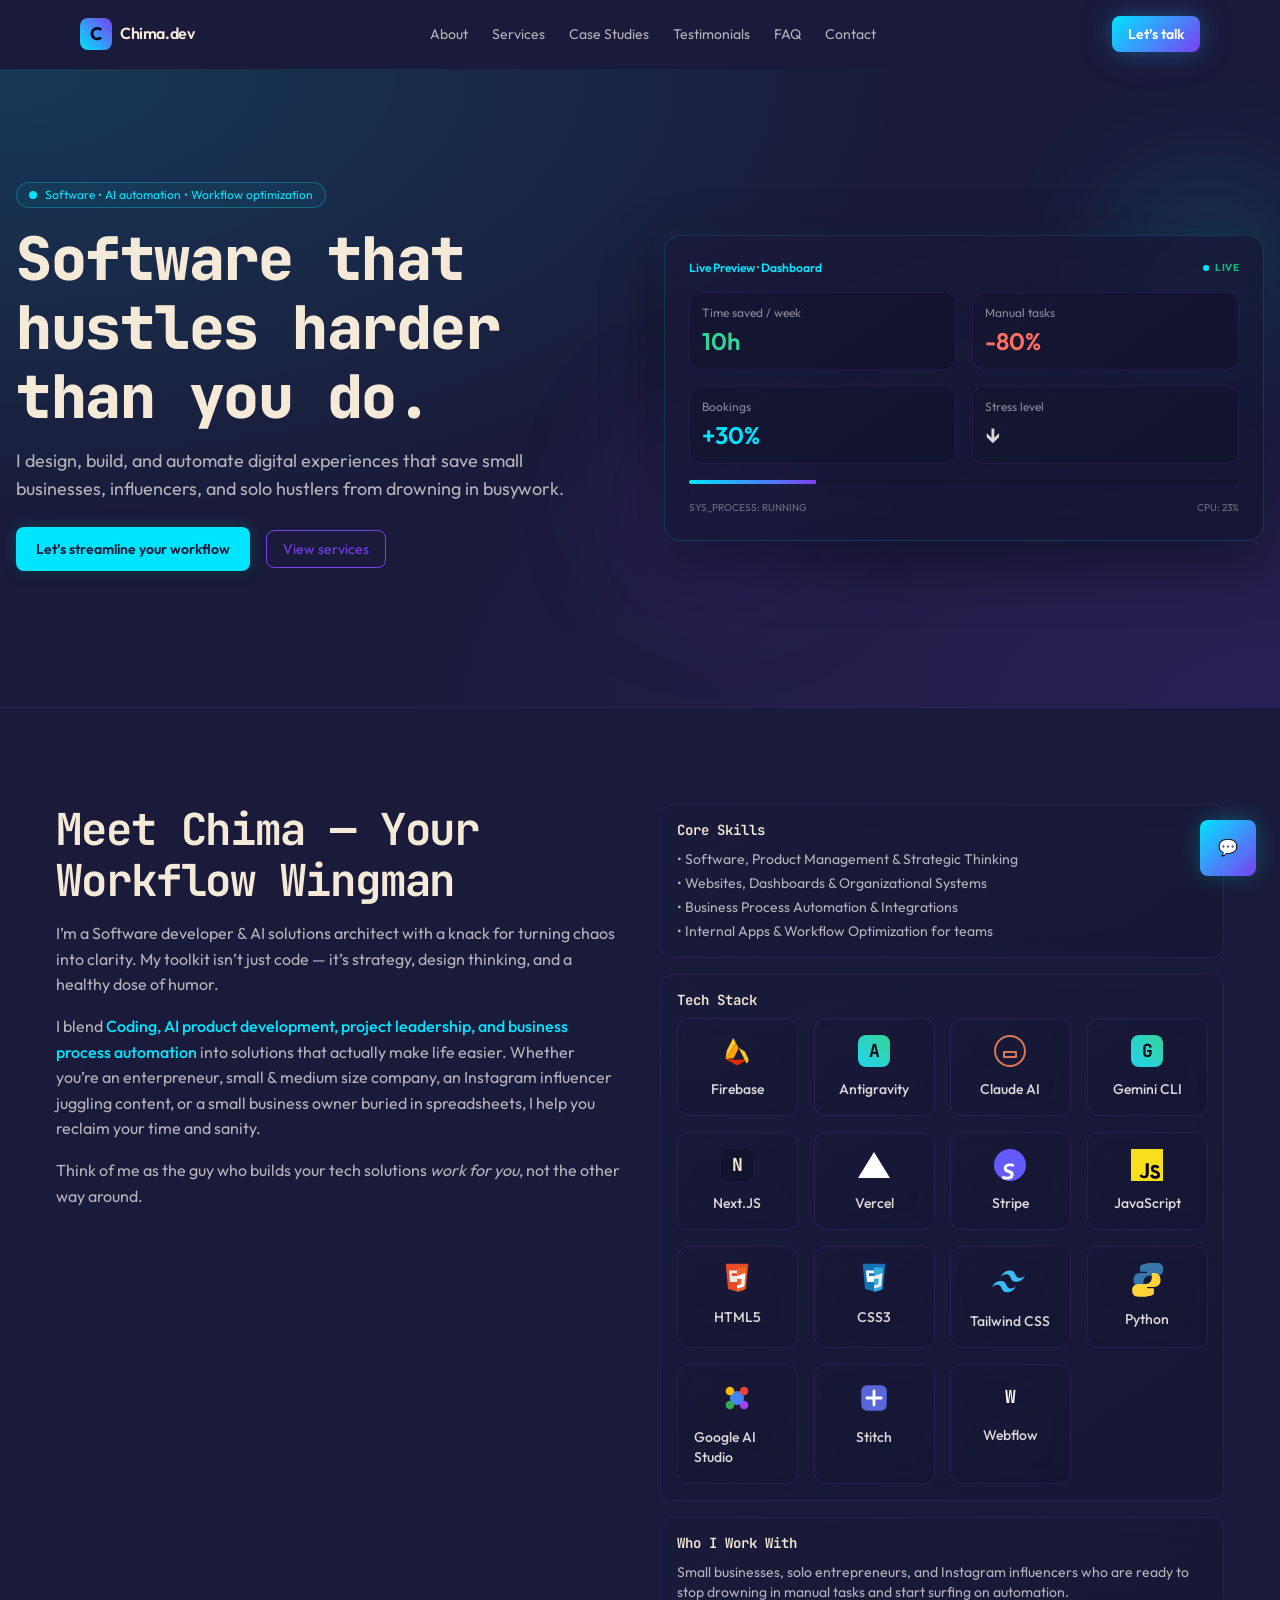
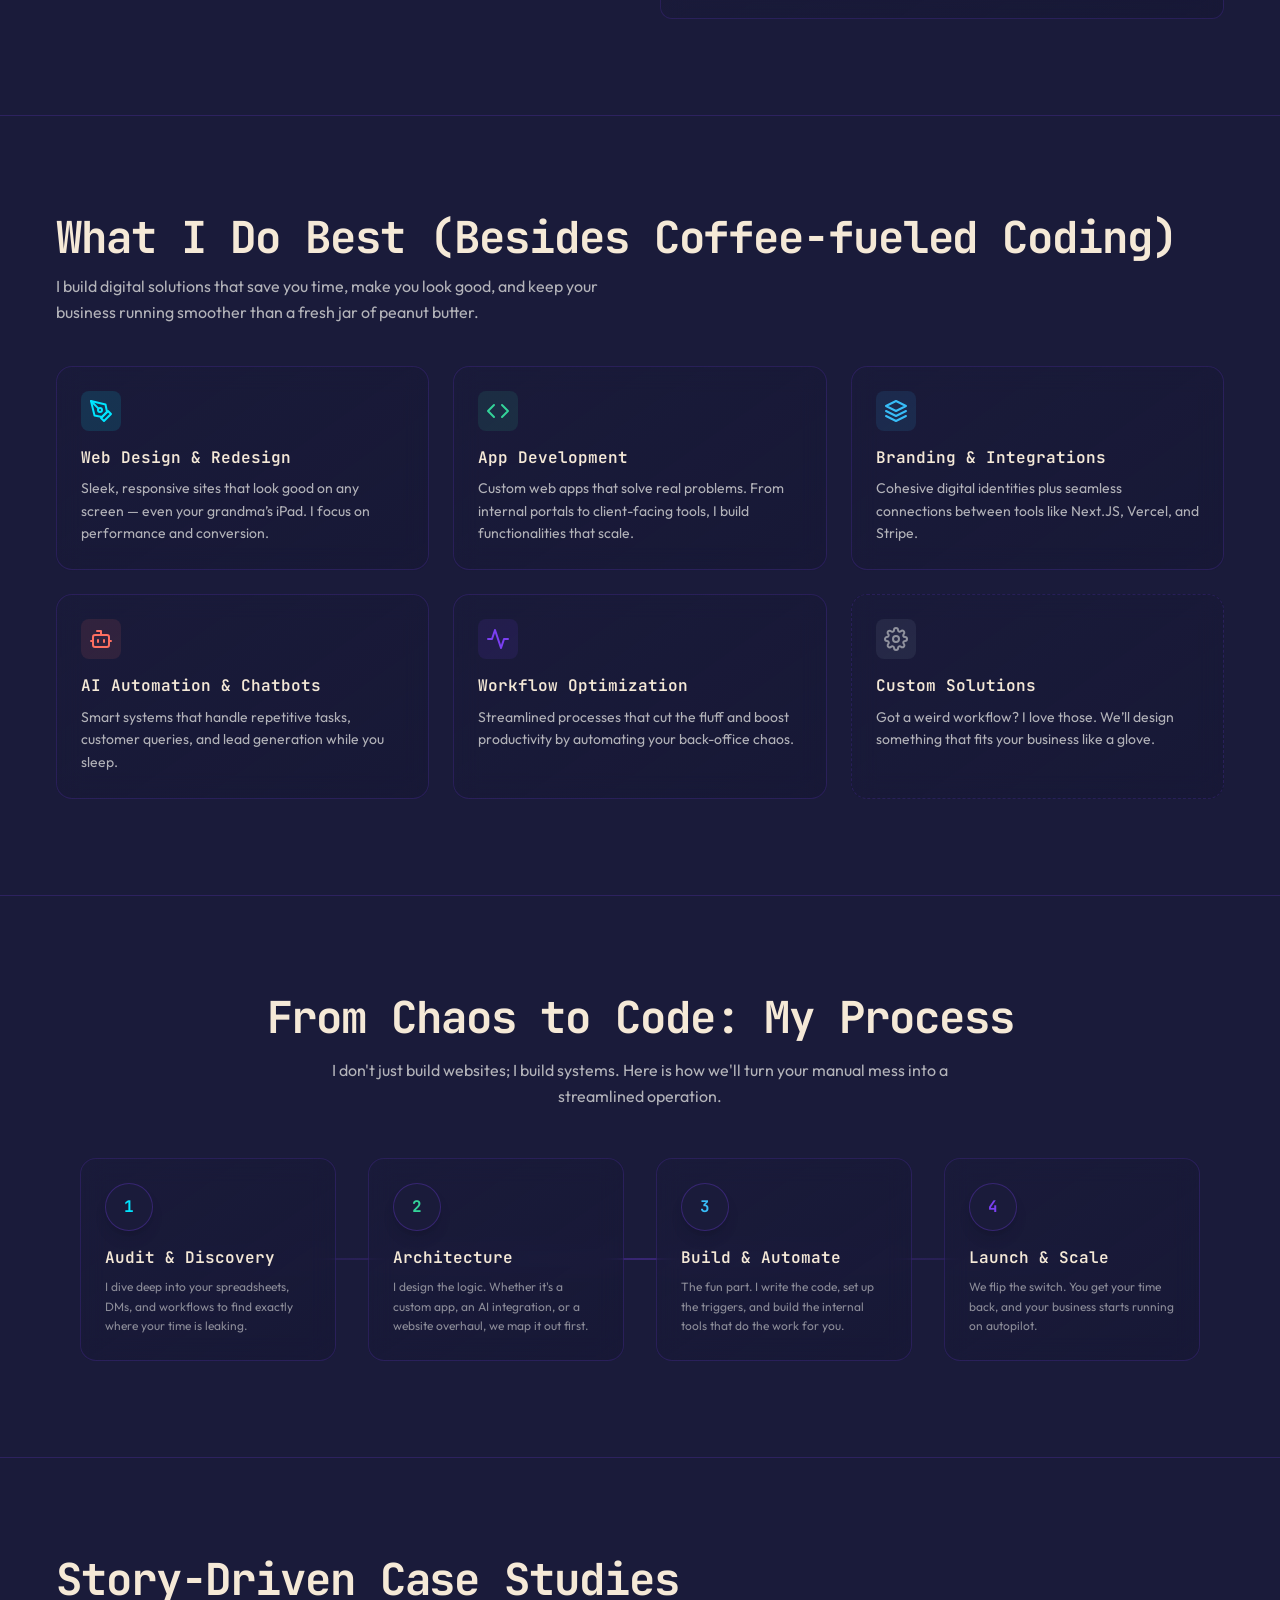
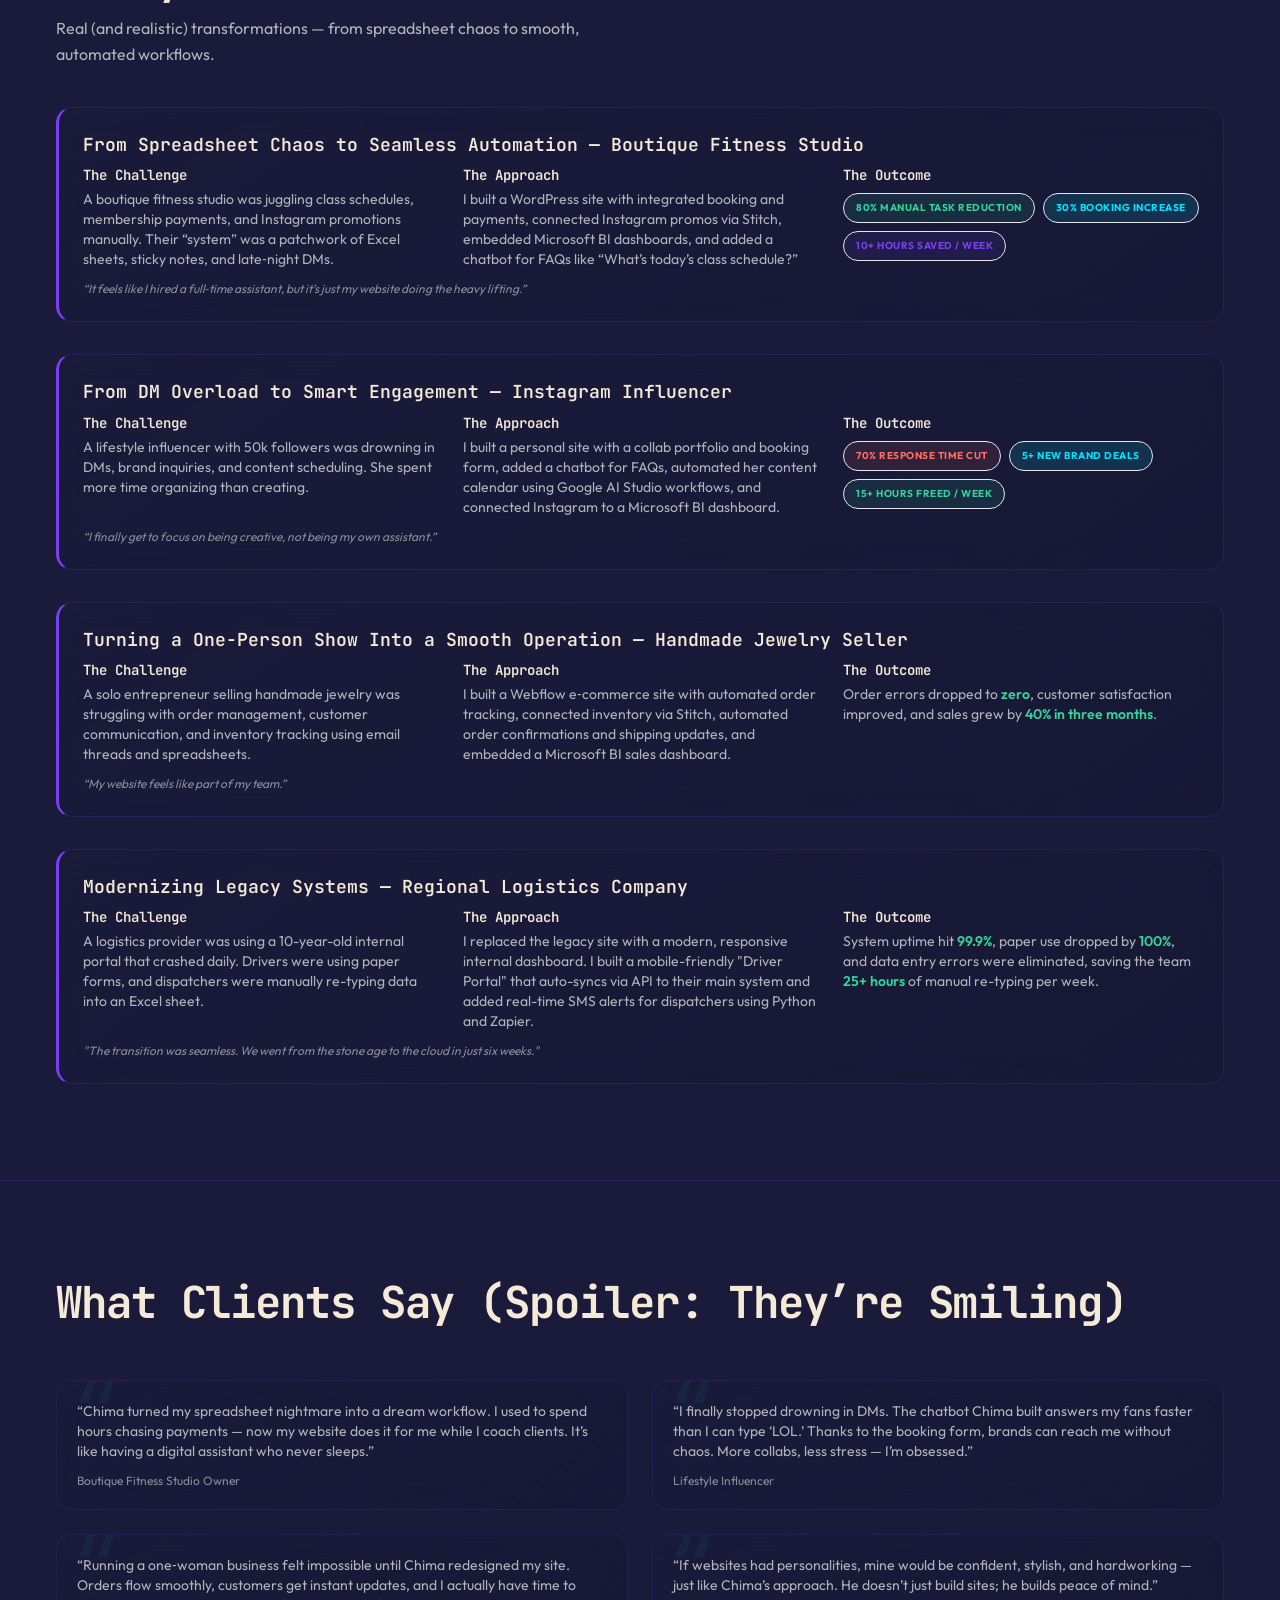
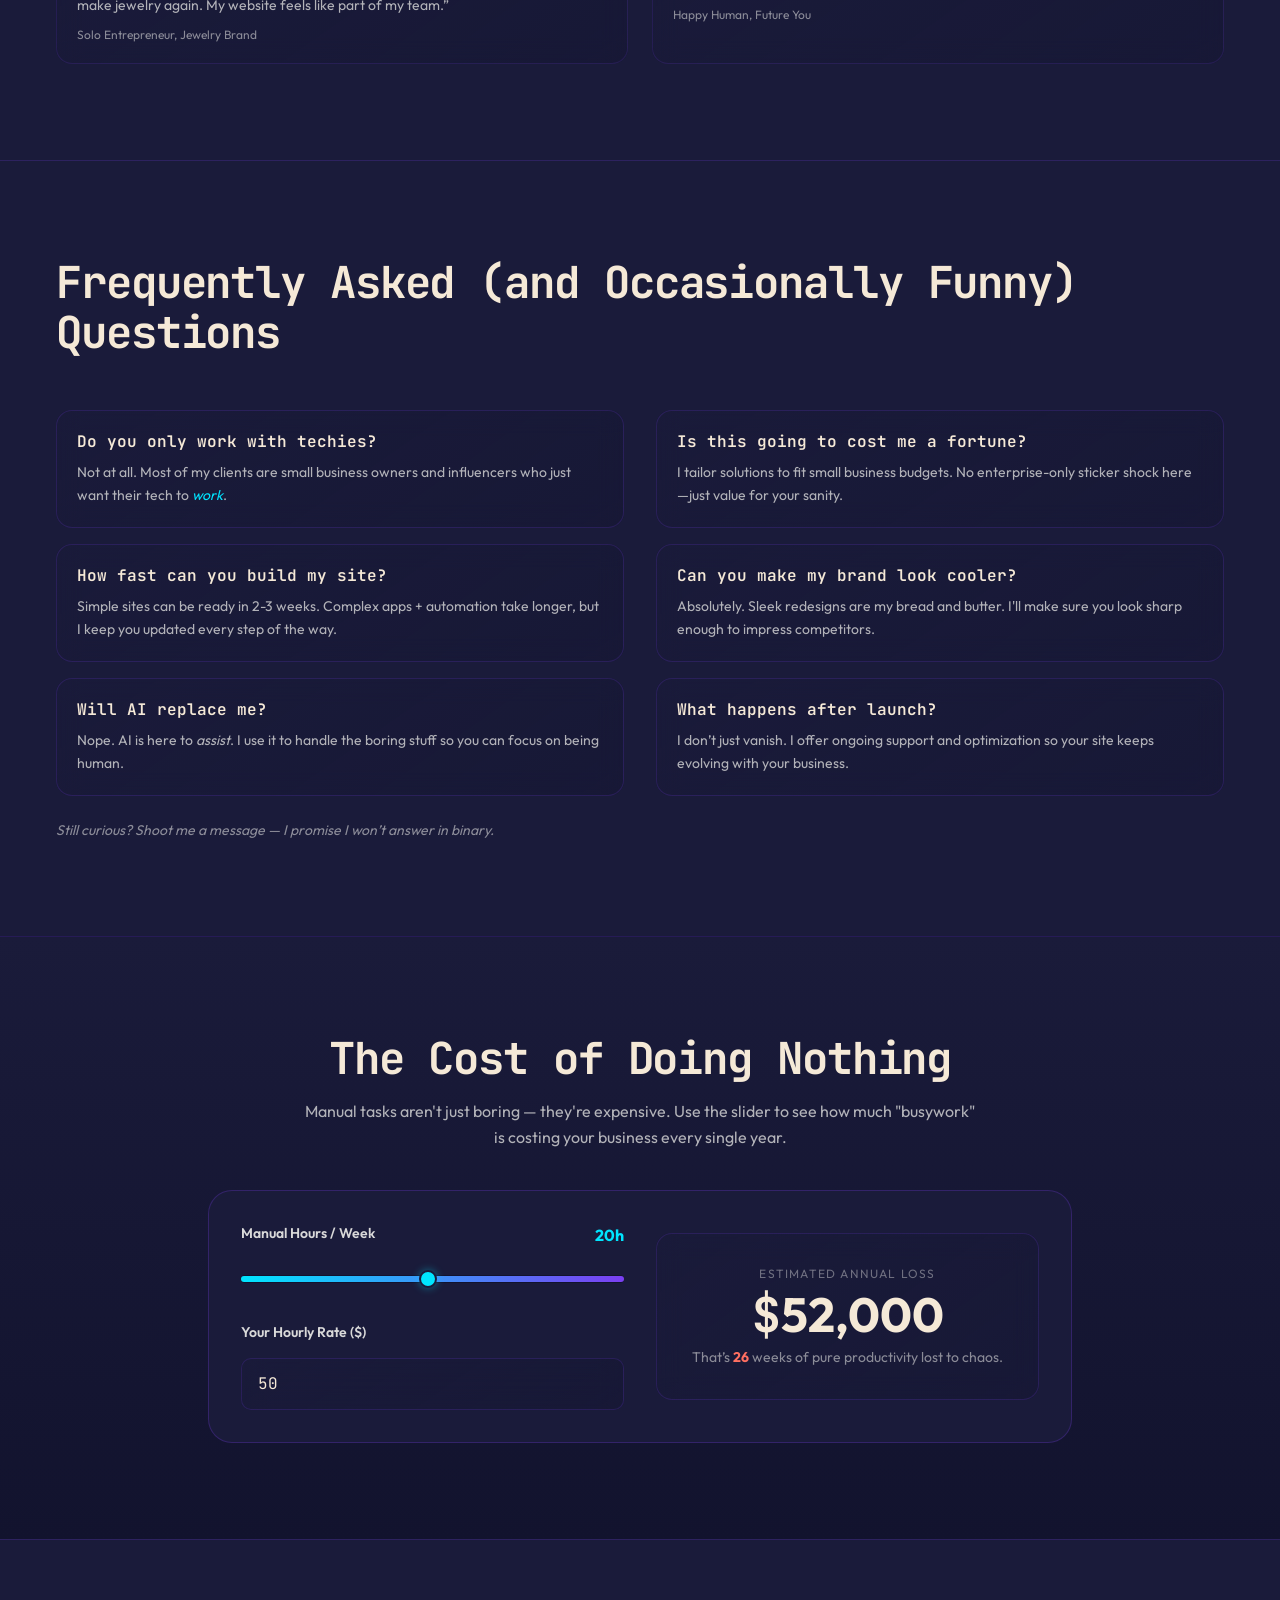
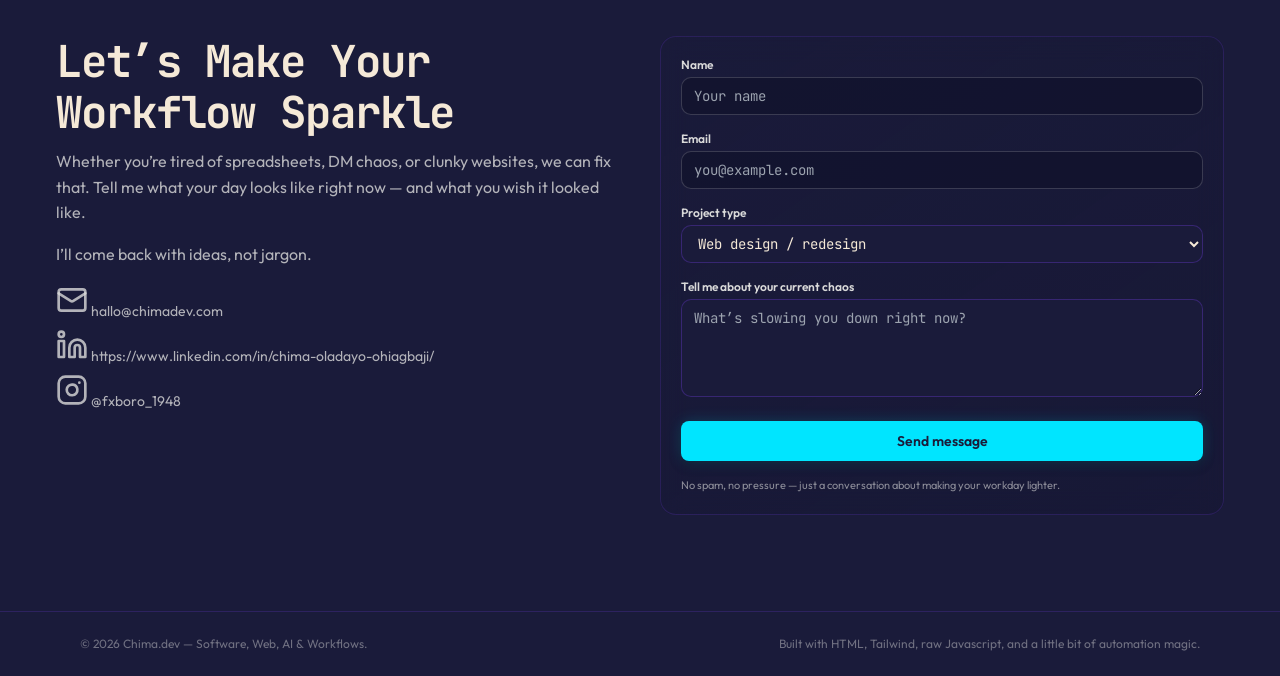
==== commit 0981da14: "Update scripts, index, and css" ====
--- a/index.html
+++ b/index.html
@@ -430,7 +430,13 @@
               </div>
 
             </div>
-
+            <!-- Mobile carousel navigation dots -->
+            <div class="tech-carousel-nav" style="display:none;">
+              <button class="tech-carousel-dot active" data-page="0" aria-label="Page 1"></button>
+              <button class="tech-carousel-dot" data-page="1" aria-label="Page 2"></button>
+              <button class="tech-carousel-dot" data-page="2" aria-label="Page 3"></button>
+              <button class="tech-carousel-dot" data-page="3" aria-label="Page 4"></button>
+            </div>
           </div>
           <div class="p-4 rounded-xl border border-slate-800 bg-slate-900/60">
             <h3 class="text-sm font-semibold text-slate-100 mb-2">Who I Work With</h3>
@@ -795,6 +801,11 @@
           </p>
         </article>
       </div>
+      <!-- Mobile swipe hint -->
+      <div class="case-studies-scroll-hint" style="display:none;">
+        <span>Swipe for more</span>
+        <svg width="16" height="16" viewBox="0 0 24 24" fill="none" stroke="currentColor" stroke-width="2" stroke-linecap="round" stroke-linejoin="round"><path d="M5 12h14M12 5l7 7-7 7"/></svg>
+      </div>
     </div>
   </section>
 
@@ -856,23 +867,23 @@
 
       <div class="grid md:grid-cols-2 gap-8 items-start">
         <div class="space-y-4">
-          <div class="p-5 rounded-2xl border border-slate-800 bg-slate-900/60 hover:border-cyan-400/40 transition">
-            <h3 class="font-semibold text-slate-100 mb-2">Do you only work with techies?</h3>
-            <p class="text-sm text-slate-300 leading-relaxed">
+          <div class="p-5 rounded-2xl border border-slate-800 bg-slate-900/60 hover:border-cyan-400/40 transition faq-item">
+            <h3 class="font-semibold text-slate-100 mb-2 faq-question">Do you only work with techies?<span class="faq-toggle-icon" style="display:none;">+</span></h3>
+            <p class="text-sm text-slate-300 leading-relaxed faq-answer">
               Not at all. Most of my clients are small business owners and influencers who just want their tech to <span
                 class="italic text-cyan-400">work</span>.
             </p>
           </div>
-          <div class="p-5 rounded-2xl border border-slate-800 bg-slate-900/60 hover:border-emerald-400/40 transition">
-            <h3 class="font-semibold text-slate-100 mb-2">How fast can you build my site?</h3>
-            <p class="text-sm text-slate-300 leading-relaxed">
+          <div class="p-5 rounded-2xl border border-slate-800 bg-slate-900/60 hover:border-emerald-400/40 transition faq-item">
+            <h3 class="font-semibold text-slate-100 mb-2 faq-question">How fast can you build my site?<span class="faq-toggle-icon" style="display:none;">+</span></h3>
+            <p class="text-sm text-slate-300 leading-relaxed faq-answer">
               Simple sites can be ready in 2-3 weeks. Complex apps + automation take longer, but I keep you updated
               every step of the way.
             </p>
           </div>
-          <div class="p-5 rounded-2xl border border-slate-800 bg-slate-900/60 hover:border-sky-400/40 transition">
-            <h3 class="font-semibold text-slate-100 mb-2">Will AI replace me?</h3>
-            <p class="text-sm text-slate-300 leading-relaxed">
+          <div class="p-5 rounded-2xl border border-slate-800 bg-slate-900/60 hover:border-sky-400/40 transition faq-item">
+            <h3 class="font-semibold text-slate-100 mb-2 faq-question">Will AI replace me?<span class="faq-toggle-icon" style="display:none;">+</span></h3>
+            <p class="text-sm text-slate-300 leading-relaxed faq-answer">
               Nope. AI is here to <span class="italic">assist</span>. I use it to handle the boring stuff so you can
               focus on being human.
             </p>
@@ -880,23 +891,23 @@
         </div>
 
         <div class="space-y-4">
-          <div class="p-5 rounded-2xl border border-slate-800 bg-slate-900/60 hover:border-violet-400/40 transition">
-            <h3 class="font-semibold text-slate-100 mb-2">Is this going to cost me a fortune?</h3>
-            <p class="text-sm text-slate-300 leading-relaxed">
+          <div class="p-5 rounded-2xl border border-slate-800 bg-slate-900/60 hover:border-violet-400/40 transition faq-item">
+            <h3 class="font-semibold text-slate-100 mb-2 faq-question">Is this going to cost me a fortune?<span class="faq-toggle-icon" style="display:none;">+</span></h3>
+            <p class="text-sm text-slate-300 leading-relaxed faq-answer">
               I tailor solutions to fit small business budgets. No enterprise-only sticker shock here—just value for
               your sanity.
             </p>
           </div>
-          <div class="p-5 rounded-2xl border border-slate-800 bg-slate-900/60 hover:border-rose-400/40 transition">
-            <h3 class="font-semibold text-slate-100 mb-2">Can you make my brand look cooler?</h3>
-            <p class="text-sm text-slate-300 leading-relaxed">
+          <div class="p-5 rounded-2xl border border-slate-800 bg-slate-900/60 hover:border-rose-400/40 transition faq-item">
+            <h3 class="font-semibold text-slate-100 mb-2 faq-question">Can you make my brand look cooler?<span class="faq-toggle-icon" style="display:none;">+</span></h3>
+            <p class="text-sm text-slate-300 leading-relaxed faq-answer">
               Absolutely. Sleek redesigns are my bread and butter. I'll make sure you look sharp enough to impress
               competitors.
             </p>
           </div>
-          <div class="p-5 rounded-2xl border border-slate-800 bg-slate-900/60 hover:border-cyan-400/40 transition">
-            <h3 class="font-semibold text-slate-100 mb-2">What happens after launch?</h3>
-            <p class="text-sm text-slate-300 leading-relaxed">
+          <div class="p-5 rounded-2xl border border-slate-800 bg-slate-900/60 hover:border-cyan-400/40 transition faq-item">
+            <h3 class="font-semibold text-slate-100 mb-2 faq-question">What happens after launch?<span class="faq-toggle-icon" style="display:none;">+</span></h3>
+            <p class="text-sm text-slate-300 leading-relaxed faq-answer">
               I don’t just vanish. I offer ongoing support and optimization so your site keeps evolving with your
               business.
             </p>
@@ -990,7 +1001,7 @@
                   </svg>
                 </span>
               </a>
-              https://www.linkedin.com/in/chima-oladayo-ohiagbaji/
+              <span class="hidden md:inline">https://www.linkedin.com/in/chima-oladayo-ohiagbaji/</span><span class="md:hidden">LinkedIn Profile</span>
             </p>
             <p>
               <a href="https://www.instagram.com/fxboro_1948/" target="_blank" rel="noopener"
--- a/assets/css/brand.css
+++ b/assets/css/brand.css
@@ -46,6 +46,12 @@
   --transition-smooth: 300ms cubic-bezier(0.4, 0, 0.2, 1);
 }
 
+/* ── Missing Tailwind Utilities ── */
+@media (min-width: 768px) {
+  .md\:hidden { display: none !important; }
+  .md\:inline { display: inline !important; }
+}
+
 /* ══════════════════════════════════
    BASE RESETS / BODY
    ══════════════════════════════════ */
@@ -801,3 +807,492 @@
   }
 }
 
+
+/* ═══════════════════════════════════════════════════════════════
+   MOBILE-FIRST RESPONSIVE OPTIMIZATIONS
+   Targets: < 768px (phones only)
+   Goal: Reduce scroll depth, improve information density,
+         follow mobile UX best practices.
+   ═══════════════════════════════════════════════════════════════ */
+
+@media (max-width: 767px) {
+
+  /* ── Global Mobile Spacing ── */
+  /* Reduce generous section padding on mobile */
+  section .py-16,
+  section.py-16,
+  .py-16 {
+    padding-top: 2.5rem !important;
+    padding-bottom: 2.5rem !important;
+  }
+
+  /* Reduce section header bottom margins */
+  section .mb-10 {
+    margin-bottom: 1.5rem !important;
+  }
+
+  section .mb-12 {
+    margin-bottom: 1.5rem !important;
+  }
+
+  section .gap-12 {
+    gap: 1.5rem !important;
+  }
+
+  section .gap-10 {
+    gap: 1.25rem !important;
+  }
+
+  /* ── Scroll margin for anchor links (fix navbar overlap) ── */
+  section[id] {
+    scroll-margin-top: 70px;
+  }
+
+  /* ── HERO SECTION ── */
+  #hero .py-20 {
+    padding-top: 2rem !important;
+    padding-bottom: 2rem !important;
+  }
+
+  #hero h1 {
+    font-size: clamp(1.75rem, 6vw, 2.25rem) !important;
+    margin-bottom: 0.75rem !important;
+  }
+
+  #hero .mb-6 {
+    margin-bottom: 1rem !important;
+  }
+
+  /* Make CTA buttons stack nicely */
+  #hero .flex-wrap {
+    gap: 0.5rem !important;
+  }
+
+  #hero .flex-wrap a {
+    font-size: 0.8125rem !important;
+    padding: 0.625rem 1rem !important;
+  }
+
+  /* Dashboard preview card — make more compact */
+  #hero .shadow-xl {
+    padding: 1rem !important;
+  }
+
+  #hero .shadow-xl .mb-4 {
+    margin-bottom: 0.5rem !important;
+  }
+
+  #hero .rounded-xl.p-3 {
+    padding: 0.5rem !important;
+  }
+
+  #hero .text-2xl {
+    font-size: 1.25rem !important;
+  }
+
+  /* ── ABOUT SECTION ── */
+  #about h2 {
+    font-size: clamp(1.5rem, 5vw, 2rem) !important;
+  }
+
+  #about .mb-4 {
+    margin-bottom: 0.5rem !important;
+  }
+
+  #about .space-y-4 > :not([hidden]) ~ :not([hidden]) {
+    margin-top: 0.5rem !important;
+  }
+
+  /* Core Skills & Who I Work With cards — compact */
+  #about .p-4.rounded-xl {
+    padding: 0.75rem !important;
+  }
+
+  /* ── TECH STACK — 2x2 CAROUSEL ── */
+  #tech-stack-grid {
+    display: grid !important;
+    grid-template-columns: repeat(2, 1fr) !important;
+    grid-template-rows: repeat(2, 1fr) !important;
+    gap: 0.5rem !important;
+    overflow: hidden !important;
+    max-height: 180px !important;
+    position: relative;
+  }
+
+  /* Hide all cards beyond the first 4 visible ones */
+  #tech-stack-grid > div {
+    min-height: 0 !important;
+  }
+
+
+
+  /* Compact tech stack card sizing */
+  #tech-stack-grid > div {
+    padding: 0.5rem !important;
+    gap: 0.25rem !important;
+  }
+
+  #tech-stack-grid > div svg,
+  #tech-stack-grid > div .w-8 {
+    width: 24px !important;
+    height: 24px !important;
+  }
+
+  #tech-stack-grid > div span {
+    font-size: 0.6875rem !important;
+  }
+
+  /* Tech stack carousel navigation dots */
+  .tech-carousel-nav {
+    display: flex !important;
+    justify-content: center;
+    gap: 6px;
+    margin-top: 0.75rem;
+  }
+
+  .tech-carousel-dot {
+    width: 8px !important;
+    height: 8px !important;
+    border-radius: 50% !important;
+    background: rgba(123, 63, 242, 0.3) !important;
+    border: none !important;
+    cursor: pointer !important;
+    padding: 0 !important;
+    transition: all var(--transition-fast);
+  }
+
+  .tech-carousel-dot.active {
+    background: var(--neon-cyan) !important;
+    box-shadow: 0 0 8px rgba(0, 229, 255, 0.4) !important;
+    width: 20px !important;
+    border-radius: 4px !important;
+  }
+
+  /* ── SERVICES SECTION — 2-column grid ── */
+  #services h2 {
+    font-size: clamp(1.35rem, 5vw, 1.75rem) !important;
+  }
+
+  #services .grid {
+    grid-template-columns: repeat(2, 1fr) !important;
+    gap: 0.5rem !important;
+  }
+
+  #services .p-6 {
+    padding: 0.75rem !important;
+  }
+
+  /* Smaller service card icons */
+  #services .w-10 {
+    width: 2rem !important;
+    height: 2rem !important;
+    margin-bottom: 0.5rem !important;
+  }
+
+  #services .w-10 svg {
+    width: 16px !important;
+    height: 16px !important;
+  }
+
+  #services h3 {
+    font-size: 0.8125rem !important;
+    margin-bottom: 0.25rem !important;
+  }
+
+  #services .text-sm {
+    font-size: 0.6875rem !important;
+    line-height: 1.4 !important;
+  }
+
+  /* ── PROCESS SECTION — 2x2 grid ── */
+  #process h2 {
+    font-size: clamp(1.35rem, 5vw, 1.75rem) !important;
+    margin-bottom: 0.5rem !important;
+  }
+
+  #process .text-center.mb-12 {
+    margin-bottom: 1rem !important;
+  }
+
+  #process .grid {
+    grid-template-columns: repeat(2, 1fr) !important;
+    gap: 0.5rem !important;
+  }
+
+  #process .p-6 {
+    padding: 0.75rem !important;
+  }
+
+  #process .w-12 {
+    width: 2rem !important;
+    height: 2rem !important;
+    font-size: 0.75rem !important;
+    margin-bottom: 0.5rem !important;
+  }
+
+  #process h3 {
+    font-size: 0.8125rem !important;
+    margin-bottom: 0.25rem !important;
+  }
+
+  #process .text-xs {
+    font-size: 0.6875rem !important;
+    line-height: 1.4 !important;
+  }
+
+  /* ── CASE STUDIES — Horizontal carousel ── */
+  #case-studies h2 {
+    font-size: clamp(1.35rem, 5vw, 1.75rem) !important;
+  }
+
+  #case-studies .space-y-8 {
+    display: flex !important;
+    overflow-x: auto !important;
+    scroll-snap-type: x mandatory !important;
+    gap: 0.75rem !important;
+    padding-bottom: 1rem !important;
+    -webkit-overflow-scrolling: touch;
+    scrollbar-width: none;
+  }
+
+  #case-studies .space-y-8::-webkit-scrollbar {
+    display: none;
+  }
+
+  /* Remove vertical spacing between case study cards */
+  #case-studies .space-y-8 > :not([hidden]) ~ :not([hidden]) {
+    margin-top: 0 !important;
+  }
+
+  #case-studies article {
+    flex: 0 0 85vw !important;
+    scroll-snap-align: center !important;
+    padding: 1rem !important;
+  }
+
+  #case-studies article h3 {
+    font-size: 0.875rem !important;
+    margin-bottom: 0.5rem !important;
+  }
+
+  #case-studies .grid.md\:grid-cols-3 {
+    grid-template-columns: 1fr !important;
+    gap: 0.5rem !important;
+  }
+
+  #case-studies h4 {
+    font-size: 0.75rem !important;
+  }
+
+  #case-studies .text-sm {
+    font-size: 0.75rem !important;
+    line-height: 1.4 !important;
+  }
+
+  /* Outcome badges — smaller */
+  #case-studies .rounded-full {
+    font-size: 9px !important;
+    padding: 2px 6px !important;
+  }
+
+  /* Case studies scroll indicator */
+  .case-studies-scroll-hint {
+    display: flex !important;
+    justify-content: center;
+    align-items: center;
+    gap: 6px;
+    margin-top: 0.5rem;
+    color: var(--text-muted);
+    font-size: 0.6875rem;
+  }
+
+  .case-studies-scroll-hint svg {
+    animation: swipeHint 1.5s ease-in-out infinite;
+  }
+
+  @keyframes swipeHint {
+    0%, 100% { transform: translateX(0); }
+    50% { transform: translateX(6px); }
+  }
+
+  /* ── TESTIMONIALS — Horizontal scroll ── */
+  #testimonials h2 {
+    font-size: clamp(1.35rem, 5vw, 1.75rem) !important;
+  }
+
+  #testimonials .grid {
+    display: flex !important;
+    overflow-x: auto !important;
+    scroll-snap-type: x mandatory !important;
+    gap: 0.5rem !important;
+    padding-bottom: 0.75rem !important;
+    -webkit-overflow-scrolling: touch;
+    scrollbar-width: none;
+  }
+
+  #testimonials .grid::-webkit-scrollbar {
+    display: none;
+  }
+
+  #testimonials .p-5 {
+    flex: 0 0 82vw !important;
+    scroll-snap-align: center !important;
+    padding: 0.75rem !important;
+  }
+
+  #testimonials .text-sm {
+    font-size: 0.8125rem !important;
+  }
+
+  /* ── FAQ — Accordion style ── */
+  #faq h2 {
+    font-size: clamp(1.35rem, 5vw, 1.75rem) !important;
+  }
+
+  #faq .grid {
+    grid-template-columns: 1fr !important;
+    gap: 0 !important;
+  }
+
+  #faq .space-y-4 > :not([hidden]) ~ :not([hidden]) {
+    margin-top: 0 !important;
+  }
+
+  /* FAQ cards become compact accordion items */
+  #faq .p-5.rounded-2xl {
+    padding: 0.75rem 1rem !important;
+    border-radius: 0 !important;
+    border-left: none !important;
+    border-right: none !important;
+    border-bottom: 1px solid var(--border-default) !important;
+    border-top: none !important;
+  }
+
+  #faq .space-y-4 > div:first-child .p-5.rounded-2xl {
+    border-top: 1px solid var(--border-default) !important;
+  }
+
+  /* FAQ answer text — collapsed by default via JS */
+  #faq .p-5.rounded-2xl .text-sm {
+    font-size: 0.8125rem !important;
+    line-height: 1.5 !important;
+  }
+
+  /* FAQ accordion toggle icon */
+  .faq-toggle-icon {
+    display: inline-flex !important;
+    width: 20px;
+    height: 20px;
+    align-items: center;
+    justify-content: center;
+    flex-shrink: 0;
+    color: var(--neon-cyan);
+    transition: transform var(--transition-smooth);
+    font-size: 1rem;
+    font-weight: 300;
+  }
+
+  .faq-item.open .faq-toggle-icon {
+    transform: rotate(45deg);
+  }
+
+  /* FAQ answers — collapsed/expanded */
+  .faq-answer {
+    max-height: 0 !important;
+    overflow: hidden !important;
+    transition: max-height 0.35s cubic-bezier(0.4, 0, 0.2, 1),
+                opacity 0.25s ease;
+    opacity: 0;
+  }
+
+  .faq-item.open .faq-answer {
+    max-height: 300px !important;
+    opacity: 1;
+  }
+
+  /* FAQ question headers — clickable */
+  .faq-question {
+    cursor: pointer;
+    display: flex !important;
+    align-items: center;
+    justify-content: space-between;
+    gap: 0.5rem;
+  }
+
+  /* ── ROI CALCULATOR ── */
+  #roi-calculator h2 {
+    font-size: clamp(1.35rem, 5vw, 1.75rem) !important;
+  }
+
+  #roi-calculator .p-8 {
+    padding: 1rem !important;
+  }
+
+  #roi-calculator .rounded-3xl {
+    padding: 1rem !important;
+  }
+
+  #roi-calculator .text-4xl {
+    font-size: 2rem !important;
+  }
+
+  /* ── CONTACT SECTION ── */
+  #contact h2 {
+    font-size: clamp(1.35rem, 5vw, 1.75rem) !important;
+  }
+
+  #contact .gap-10 {
+    gap: 1rem !important;
+  }
+
+  /* Make long URLs wrap */
+  #contact .space-y-2 p {
+    word-break: break-all;
+    font-size: 0.75rem !important;
+  }
+
+  #contact .p-5 {
+    padding: 0.75rem !important;
+  }
+
+  /* ── CHATBOT WIDGET ── */
+  #chatbot-widget {
+    bottom: 1rem !important;
+    right: 1rem !important;
+  }
+
+  #chatbot-toggle {
+    width: 3rem !important;
+    height: 3rem !important;
+    font-size: 1.25rem !important;
+  }
+
+  #chatbot-window {
+    width: calc(100vw - 2rem) !important;
+    height: 400px !important;
+    position: fixed !important;
+    bottom: 4.5rem !important;
+    right: 1rem !important;
+  }
+
+  /* ── COOKIE BANNER ── */
+  #cookie-banner .text-sm {
+    font-size: 0.75rem !important;
+  }
+
+  #cookie-banner .gap-4 {
+    gap: 0.5rem !important;
+  }
+
+  #cookie-banner .py-4 {
+    padding-top: 0.5rem !important;
+    padding-bottom: 0.5rem !important;
+  }
+
+  /* ── FOOTER ── */
+  footer .py-6 {
+    padding-top: 1rem !important;
+    padding-bottom: 1rem !important;
+  }
+}
+
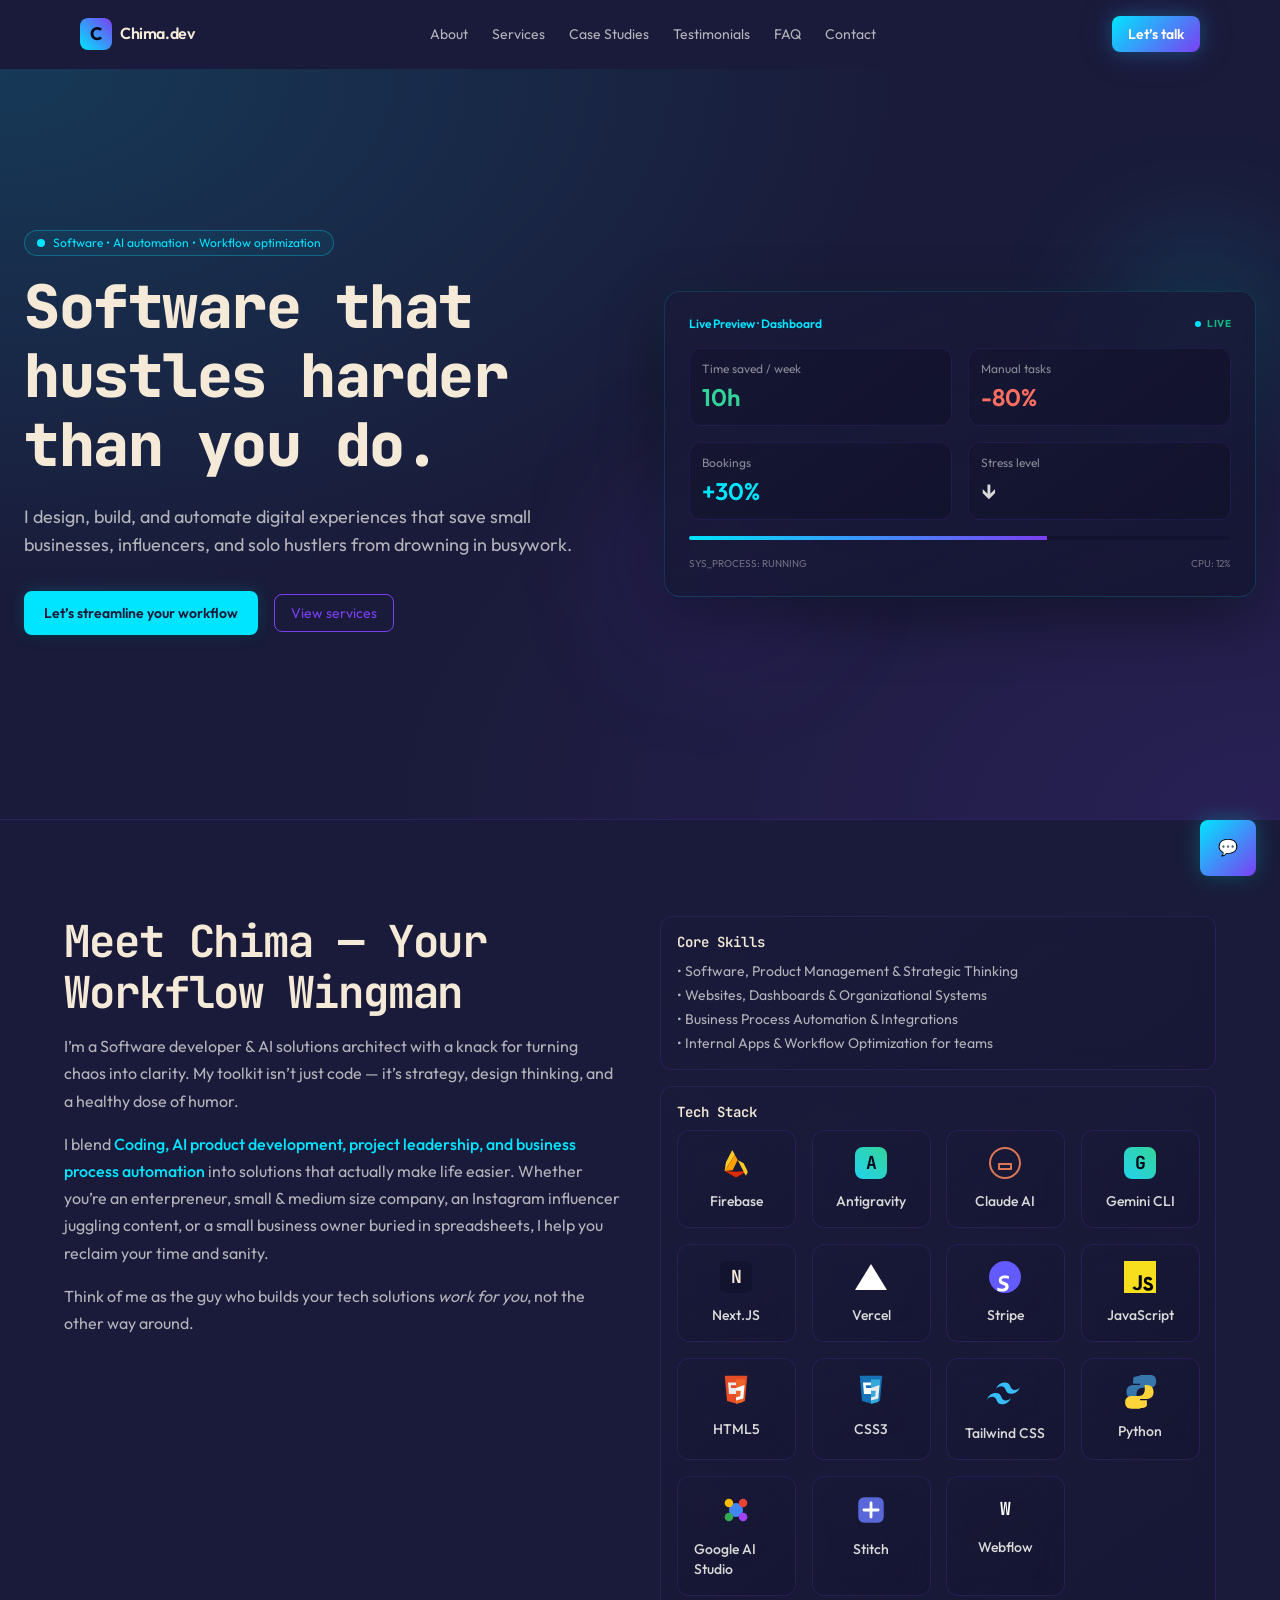
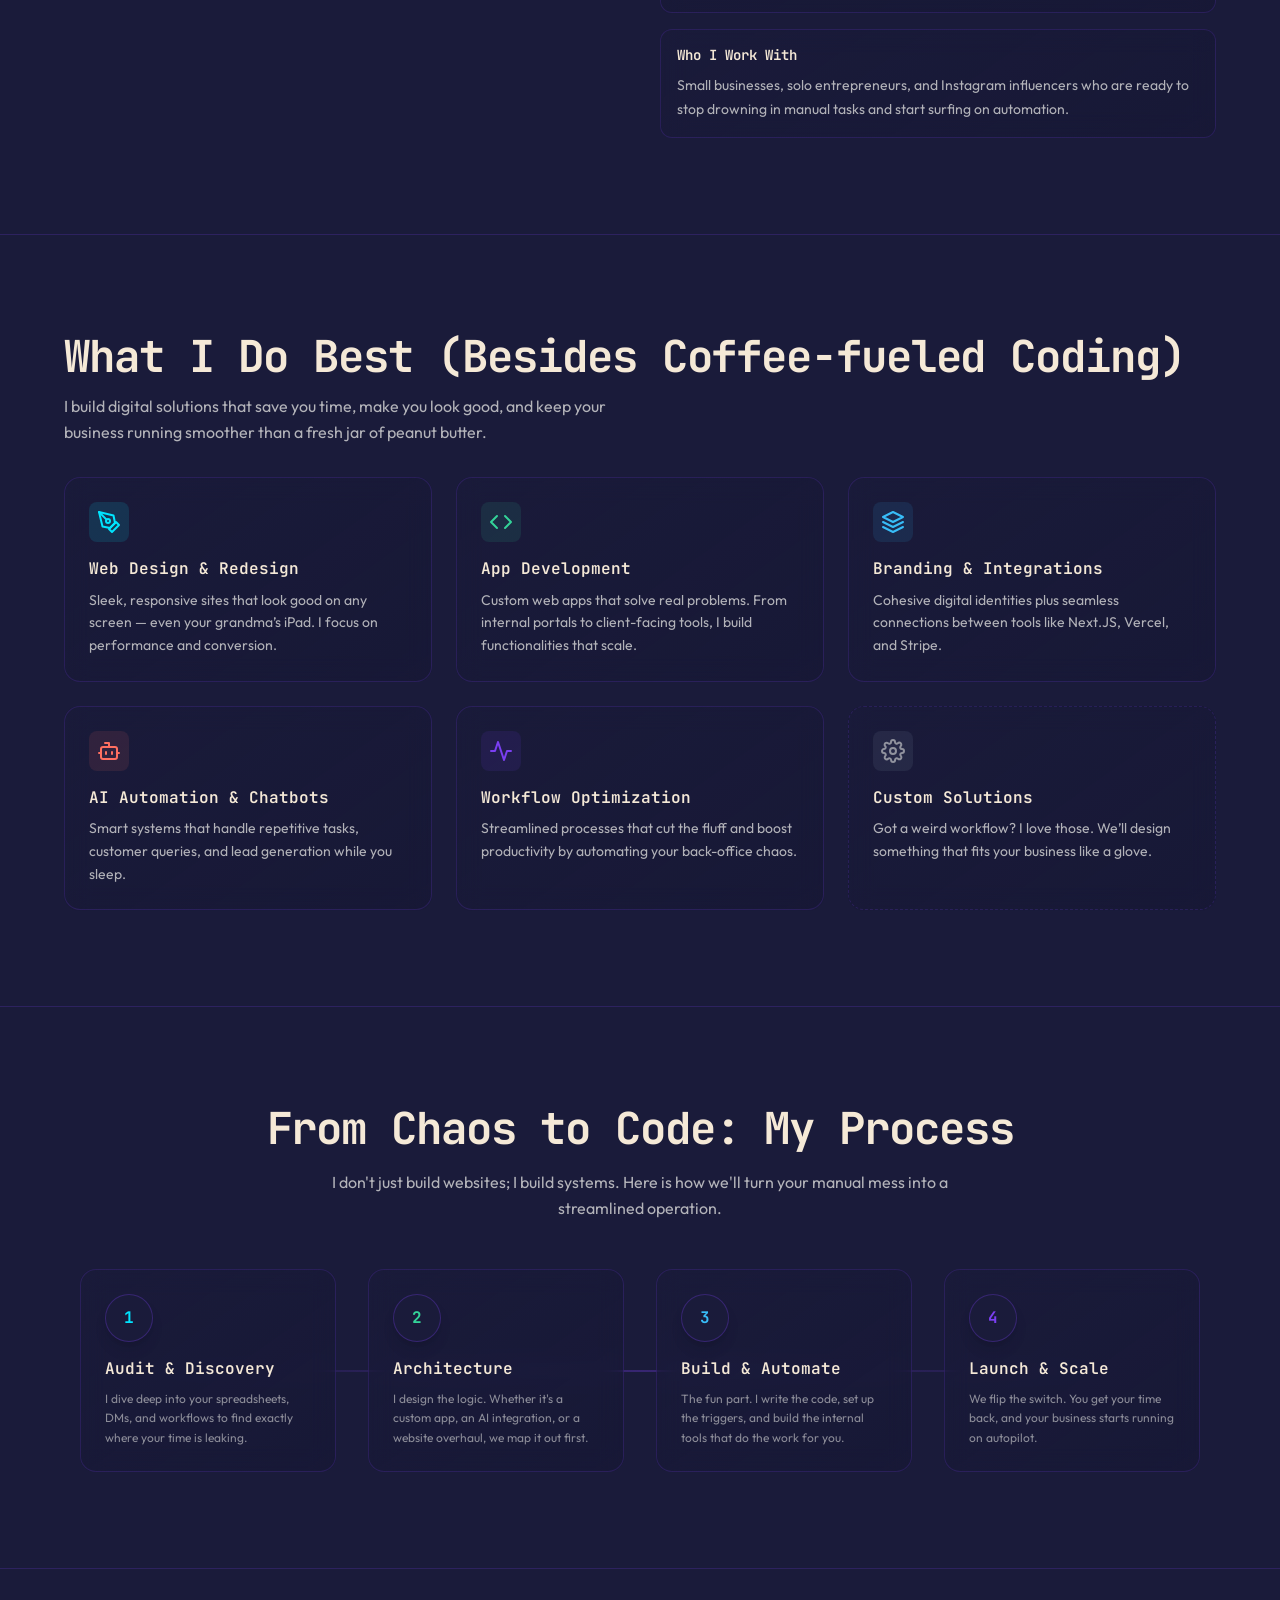
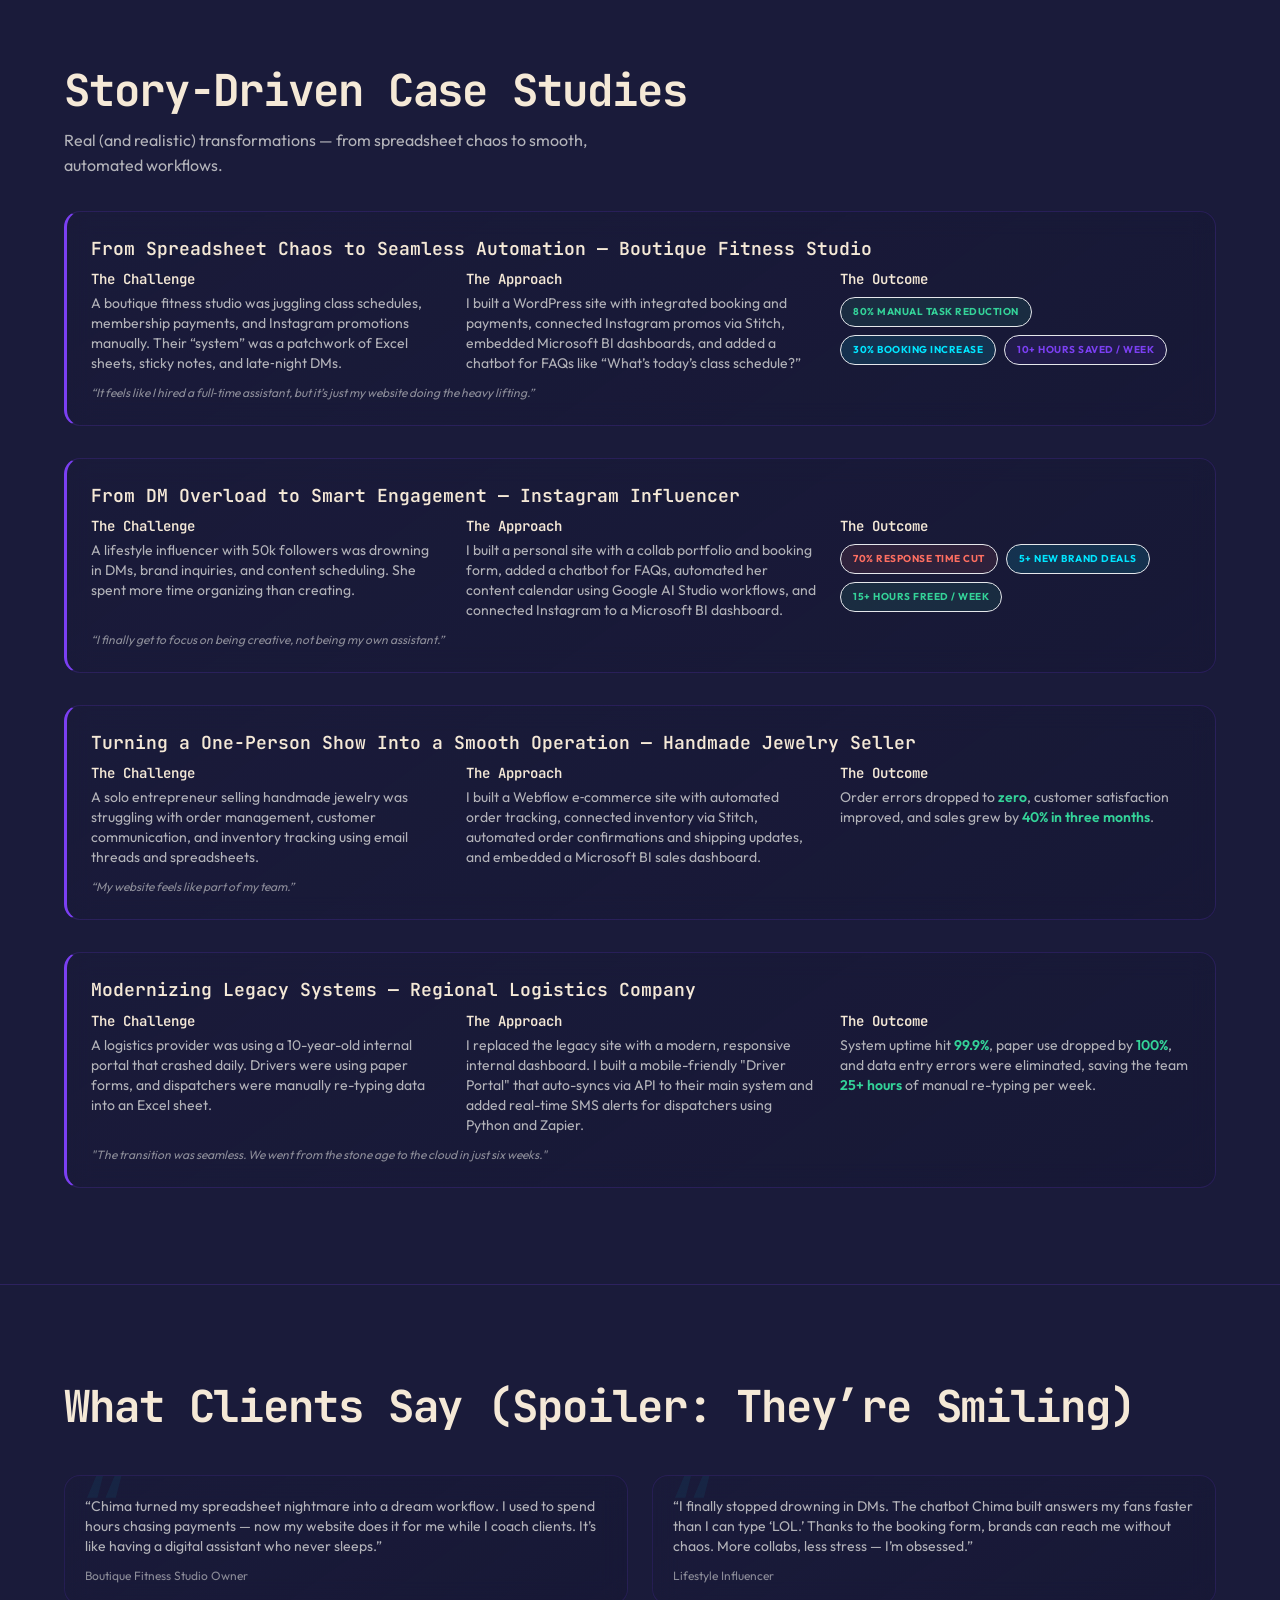
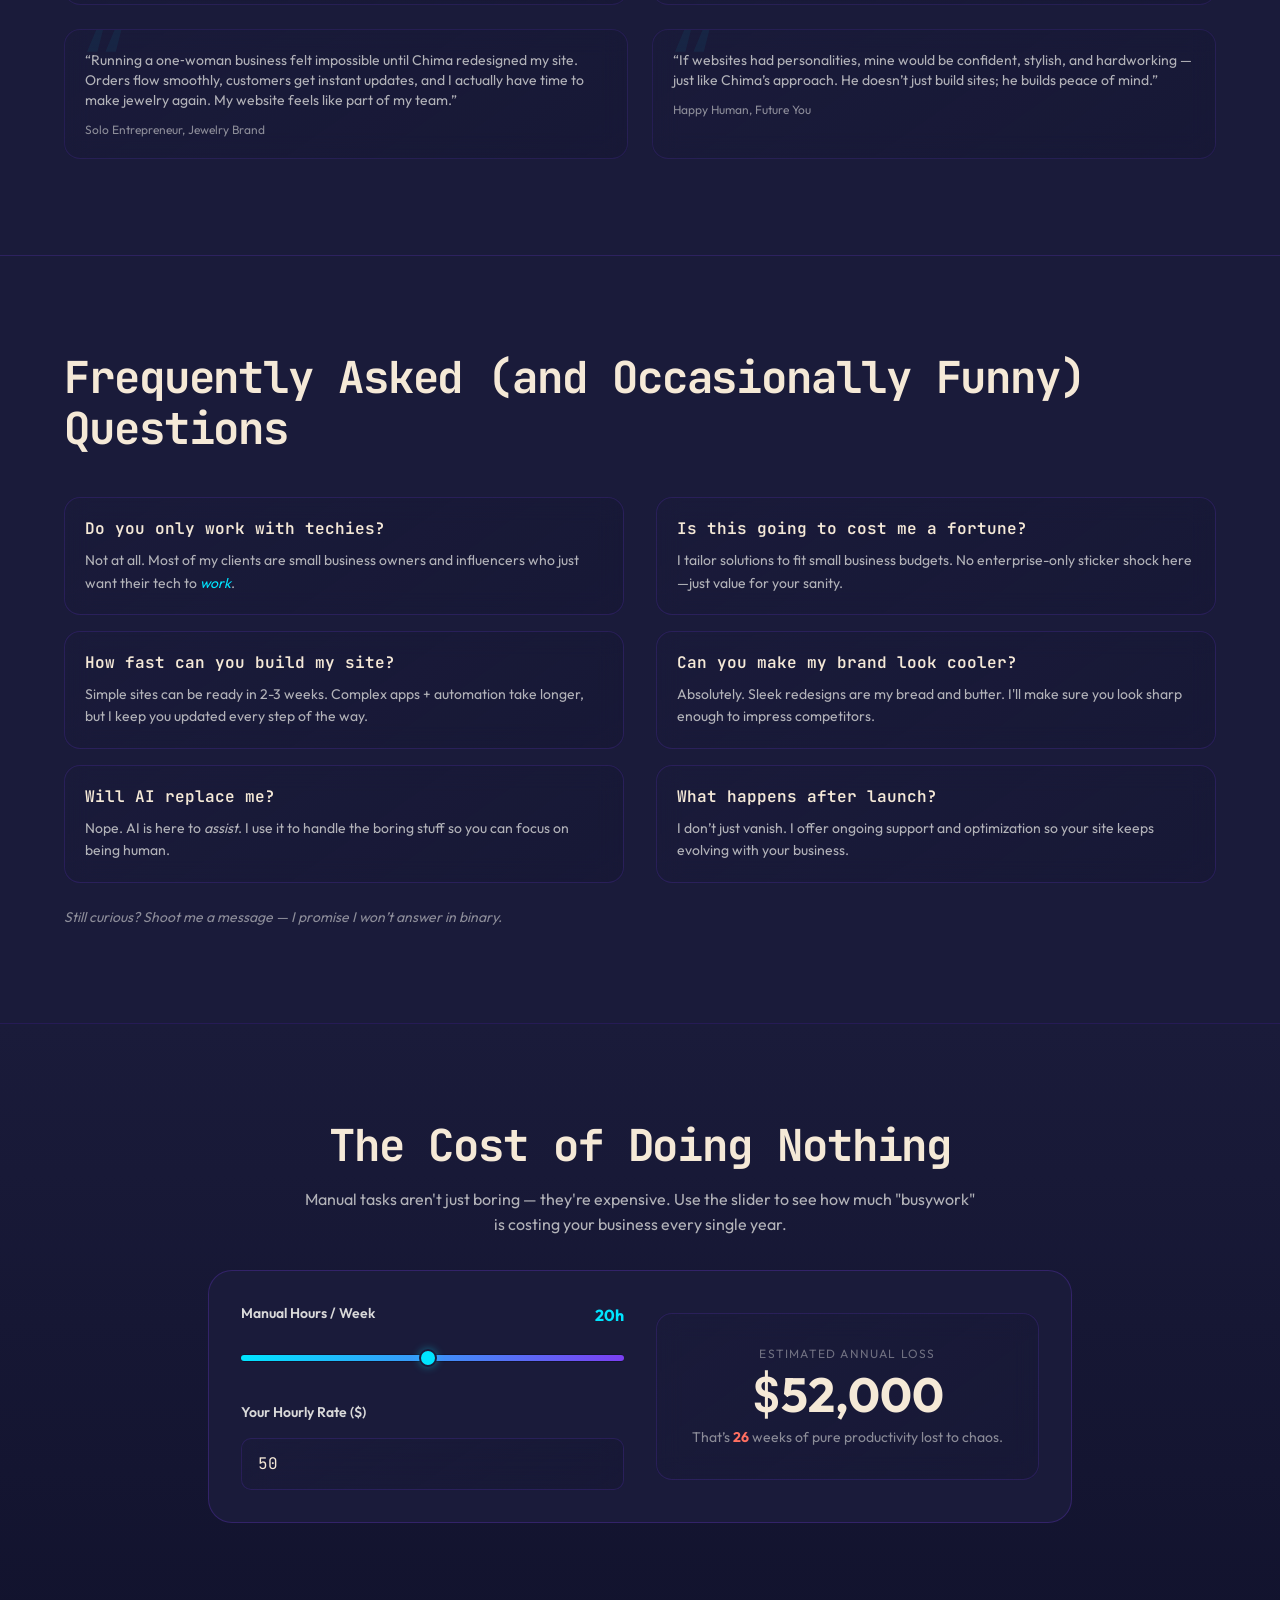
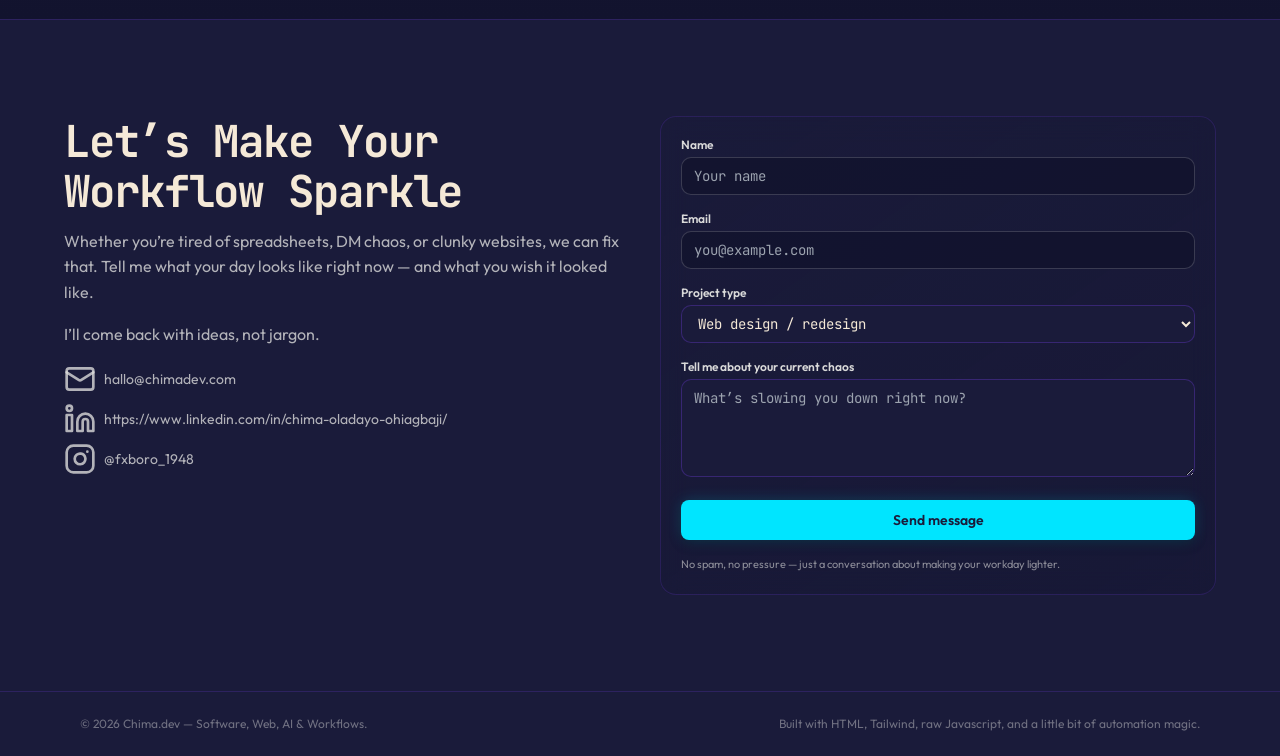
==== commit 172032d4: "style: polish layout spacing, fix mobile typography, and add tablet responsive breakpoint" ====
--- a/index.html
+++ b/index.html
@@ -90,8 +90,6 @@
         <a href="#testimonials" class="hover:text-cyan-400 transition">Testimonials</a>
         <a href="#faq" class="hover:text-cyan-400 transition">FAQ</a>
         <a href="#contact" class="hover:text-cyan-400 transition">Contact</a>
-
-
       </nav>
       <!-- Mobile hamburger (visible on small screens) -->
       <div class="md:hidden flex items-center">
@@ -114,7 +112,7 @@
   <div id="mobile-nav" class="fixed inset-0 z-50 hidden" aria-hidden="true">
     <div id="mobile-nav-overlay" class="absolute inset-0 bg-black/60 z-40" tabindex="-1"></div>
     <aside role="dialog" aria-modal="true" aria-labelledby="mobile-nav-title"
-      class="absolute left-0 top-0 h-full w-full sm:w-72 max-w-full bg-slate-950 border-r border-slate-800 p-6 z-50">
+      class="absolute left-0 top-0 h-full w-full sm:w-72 max-w-full bg-slate-950 border-r border-slate-800 p-8 z-50">
       <div class="flex items-center justify-between mb-6">
         <h3 id="mobile-nav-title" class="text-lg font-semibold text-slate-100">Menu</h3>
         <button id="mobile-nav-close" aria-label="Close menu"
@@ -125,7 +123,7 @@
           </svg>
         </button>
       </div>
-      <nav class="flex flex-col gap-4" aria-label="Mobile primary">
+      <nav class="flex flex-col gap-5" aria-label="Mobile primary">
         <a href="#about" class="text-slate-200 text-base">About</a>
         <a href="#services" class="text-slate-200 text-base">Services</a>
         <a href="#case-studies" class="text-slate-200 text-base">Case Studies</a>
@@ -133,6 +131,7 @@
         <a href="#faq" class="text-slate-200 text-base">FAQ</a>
         <a href="#contact" class="text-slate-200 text-base">Contact</a>
 
+        <hr class="border-t border-slate-800 my-2" />
         <a href="#contact"
           class="inline-flex items-center gap-2 px-4 py-2 rounded-full bg-cyan-400 text-slate-950 text-sm font-semibold hover:bg-cyan-300 transition w-max">
           Let’s talk
--- a/assets/css/brand.css
+++ b/assets/css/brand.css
@@ -64,6 +64,7 @@
   background-color: var(--bg-primary) !important;
   color: var(--text-primary) !important;
   line-height: 1.6;
+  font-size: 16px;
   -webkit-font-smoothing: antialiased;
   -moz-osx-font-smoothing: grayscale;
 }
@@ -693,9 +694,16 @@
    LAYOUT REFINEMENTS
    ═══════════════════════════════════════ */
 
-/* Hero wider container */
+/* Scroll offset for all sections — accounts for sticky navbar */
+section[id] {
+  scroll-margin-top: 72px;
+}
+
+/* Hero wider container — smooth transition via padding */
 #hero .max-w-6xl {
   max-width: 1440px !important;
+  padding-left: var(--space-lg) !important;
+  padding-right: var(--space-lg) !important;
 }
 
 /* Content sections */
@@ -706,14 +714,82 @@
 #faq .max-w-6xl,
 #contact .max-w-6xl {
   max-width: 1200px !important;
-}
-
-/* Generous vertical spacing on larger viewports */
-@media (min-width: 768px) {
-  section .py-16 {
+  padding-left: var(--space-lg) !important;
+  padding-right: var(--space-lg) !important;
+}
+
+/* ── Section Vertical Rhythm ── */
+/* Base (mobile): 48px top/bottom */
+section > div[class*="py-16"],
+section > div[class*="py-20"] {
+  padding-top: var(--space-2xl) !important;
+  padding-bottom: var(--space-2xl) !important;
+}
+
+/* Desktop: 96px top/bottom */
+@media (min-width: 1025px) {
+  section > div[class*="py-16"],
+  section > div[class*="py-20"] {
     padding-top: var(--space-4xl) !important;
     padding-bottom: var(--space-4xl) !important;
   }
+}
+
+/* ── Section Header Margins ── */
+section .mb-10 {
+  margin-bottom: var(--space-lg) !important;
+}
+
+section .mb-12 {
+  margin-bottom: var(--space-lg) !important;
+}
+
+@media (min-width: 1025px) {
+  section .mb-10 {
+    margin-bottom: var(--space-xl) !important;
+  }
+
+  section .mb-12 {
+    margin-bottom: var(--space-2xl) !important;
+  }
+}
+
+/* ── Hero Spacing Polish ── */
+#hero h1 {
+  margin-bottom: var(--space-lg) !important;
+}
+
+#hero .text-base,
+#hero .text-lg {
+  margin-bottom: var(--space-xl) !important;
+}
+
+@media (min-width: 1025px) {
+  #hero > div > div {
+    padding-top: var(--space-3xl) !important;
+    padding-bottom: var(--space-3xl) !important;
+  }
+}
+
+/* ── About Section Text Hierarchy ── */
+#about p {
+  margin-bottom: var(--space-md) !important;
+  line-height: 1.7 !important;
+}
+
+#about p:last-child {
+  margin-bottom: 0 !important;
+}
+
+/* ── Contact Section Balance ── */
+#contact > div > div.grid {
+  align-items: start;
+}
+
+#contact .space-y-2 p {
+  display: flex;
+  align-items: center;
+  gap: var(--space-sm);
 }
 
 
@@ -818,23 +894,6 @@
 @media (max-width: 767px) {
 
   /* ── Global Mobile Spacing ── */
-  /* Reduce generous section padding on mobile */
-  section .py-16,
-  section.py-16,
-  .py-16 {
-    padding-top: 2.5rem !important;
-    padding-bottom: 2.5rem !important;
-  }
-
-  /* Reduce section header bottom margins */
-  section .mb-10 {
-    margin-bottom: 1.5rem !important;
-  }
-
-  section .mb-12 {
-    margin-bottom: 1.5rem !important;
-  }
-
   section .gap-12 {
     gap: 1.5rem !important;
   }
@@ -843,37 +902,28 @@
     gap: 1.25rem !important;
   }
 
-  /* ── Scroll margin for anchor links (fix navbar overlap) ── */
-  section[id] {
-    scroll-margin-top: 70px;
-  }
-
   /* ── HERO SECTION ── */
-  #hero .py-20 {
-    padding-top: 2rem !important;
-    padding-bottom: 2rem !important;
-  }
-
   #hero h1 {
     font-size: clamp(1.75rem, 6vw, 2.25rem) !important;
-    margin-bottom: 0.75rem !important;
-  }
-
-  #hero .mb-6 {
-    margin-bottom: 1rem !important;
+    margin-bottom: var(--space-md) !important;
+  }
+
+  #hero .max-w-6xl {
+    padding-left: var(--space-md) !important;
+    padding-right: var(--space-md) !important;
   }
 
   /* Make CTA buttons stack nicely */
   #hero .flex-wrap {
-    gap: 0.5rem !important;
+    gap: 0.625rem !important;
   }
 
   #hero .flex-wrap a {
     font-size: 0.8125rem !important;
-    padding: 0.625rem 1rem !important;
-  }
-
-  /* Dashboard preview card — make more compact */
+    padding: 0.625rem 1.125rem !important;
+  }
+
+  /* Dashboard preview card — more compact */
   #hero .shadow-xl {
     padding: 1rem !important;
   }
@@ -895,17 +945,13 @@
     font-size: clamp(1.5rem, 5vw, 2rem) !important;
   }
 
-  #about .mb-4 {
-    margin-bottom: 0.5rem !important;
-  }
-
   #about .space-y-4 > :not([hidden]) ~ :not([hidden]) {
-    margin-top: 0.5rem !important;
+    margin-top: 0.625rem !important;
   }
 
   /* Core Skills & Who I Work With cards — compact */
   #about .p-4.rounded-xl {
-    padding: 0.75rem !important;
+    padding: 0.875rem !important;
   }
 
   /* ── TECH STACK — 2x2 CAROUSEL ── */
@@ -919,15 +965,8 @@
     position: relative;
   }
 
-  /* Hide all cards beyond the first 4 visible ones */
   #tech-stack-grid > div {
     min-height: 0 !important;
-  }
-
-
-
-  /* Compact tech stack card sizing */
-  #tech-stack-grid > div {
     padding: 0.5rem !important;
     gap: 0.25rem !important;
   }
@@ -939,7 +978,7 @@
   }
 
   #tech-stack-grid > div span {
-    font-size: 0.6875rem !important;
+    font-size: 0.75rem !important;
   }
 
   /* Tech stack carousel navigation dots */
@@ -975,11 +1014,11 @@
 
   #services .grid {
     grid-template-columns: repeat(2, 1fr) !important;
-    gap: 0.5rem !important;
+    gap: 0.625rem !important;
   }
 
   #services .p-6 {
-    padding: 0.75rem !important;
+    padding: 0.875rem !important;
   }
 
   /* Smaller service card icons */
@@ -1000,8 +1039,8 @@
   }
 
   #services .text-sm {
-    font-size: 0.6875rem !important;
-    line-height: 1.4 !important;
+    font-size: 0.75rem !important;
+    line-height: 1.45 !important;
   }
 
   /* ── PROCESS SECTION — 2x2 grid ── */
@@ -1016,17 +1055,17 @@
 
   #process .grid {
     grid-template-columns: repeat(2, 1fr) !important;
-    gap: 0.5rem !important;
+    gap: 0.625rem !important;
   }
 
   #process .p-6 {
-    padding: 0.75rem !important;
+    padding: 0.875rem !important;
   }
 
   #process .w-12 {
-    width: 2rem !important;
-    height: 2rem !important;
-    font-size: 0.75rem !important;
+    width: 2.25rem !important;
+    height: 2.25rem !important;
+    font-size: 0.8125rem !important;
     margin-bottom: 0.5rem !important;
   }
 
@@ -1036,8 +1075,8 @@
   }
 
   #process .text-xs {
-    font-size: 0.6875rem !important;
-    line-height: 1.4 !important;
+    font-size: 0.75rem !important;
+    line-height: 1.45 !important;
   }
 
   /* ── CASE STUDIES — Horizontal carousel ── */
@@ -1051,6 +1090,8 @@
     scroll-snap-type: x mandatory !important;
     gap: 0.75rem !important;
     padding-bottom: 1rem !important;
+    scroll-padding-left: 5vw;
+    scroll-padding-right: 5vw;
     -webkit-overflow-scrolling: touch;
     scrollbar-width: none;
   }
@@ -1065,34 +1106,34 @@
   }
 
   #case-studies article {
-    flex: 0 0 85vw !important;
+    flex: 0 0 88vw !important;
     scroll-snap-align: center !important;
-    padding: 1rem !important;
+    padding: 1.125rem !important;
   }
 
   #case-studies article h3 {
-    font-size: 0.875rem !important;
-    margin-bottom: 0.5rem !important;
+    font-size: 0.9375rem !important;
+    margin-bottom: 0.625rem !important;
   }
 
   #case-studies .grid.md\:grid-cols-3 {
     grid-template-columns: 1fr !important;
-    gap: 0.5rem !important;
+    gap: 0.625rem !important;
   }
 
   #case-studies h4 {
-    font-size: 0.75rem !important;
+    font-size: 0.8125rem !important;
   }
 
   #case-studies .text-sm {
-    font-size: 0.75rem !important;
-    line-height: 1.4 !important;
-  }
-
-  /* Outcome badges — smaller */
+    font-size: 0.8125rem !important;
+    line-height: 1.5 !important;
+  }
+
+  /* Outcome badges — slightly larger for readability */
   #case-studies .rounded-full {
     font-size: 9px !important;
-    padding: 2px 6px !important;
+    padding: 3px 8px !important;
   }
 
   /* Case studies scroll indicator */
@@ -1101,9 +1142,9 @@
     justify-content: center;
     align-items: center;
     gap: 6px;
-    margin-top: 0.5rem;
+    margin-top: 0.75rem;
     color: var(--text-muted);
-    font-size: 0.6875rem;
+    font-size: 0.75rem;
   }
 
   .case-studies-scroll-hint svg {
@@ -1124,7 +1165,7 @@
     display: flex !important;
     overflow-x: auto !important;
     scroll-snap-type: x mandatory !important;
-    gap: 0.5rem !important;
+    gap: 0.625rem !important;
     padding-bottom: 0.75rem !important;
     -webkit-overflow-scrolling: touch;
     scrollbar-width: none;
@@ -1135,13 +1176,14 @@
   }
 
   #testimonials .p-5 {
-    flex: 0 0 82vw !important;
+    flex: 0 0 84vw !important;
     scroll-snap-align: center !important;
-    padding: 0.75rem !important;
+    padding: 1rem !important;
   }
 
   #testimonials .text-sm {
     font-size: 0.8125rem !important;
+    line-height: 1.55 !important;
   }
 
   /* ── FAQ — Accordion style ── */
@@ -1160,7 +1202,7 @@
 
   /* FAQ cards become compact accordion items */
   #faq .p-5.rounded-2xl {
-    padding: 0.75rem 1rem !important;
+    padding: 0.875rem 1rem !important;
     border-radius: 0 !important;
     border-left: none !important;
     border-right: none !important;
@@ -1168,27 +1210,36 @@
     border-top: none !important;
   }
 
-  #faq .space-y-4 > div:first-child .p-5.rounded-2xl {
+  /* First item gets top border + rounded top corners */
+  #faq .space-y-4:first-child > .faq-item:first-child .p-5.rounded-2xl {
     border-top: 1px solid var(--border-default) !important;
-  }
-
-  /* FAQ answer text — collapsed by default via JS */
+    border-top-left-radius: 12px !important;
+    border-top-right-radius: 12px !important;
+  }
+
+  /* Last item gets rounded bottom corners */
+  #faq .space-y-4:last-child > .faq-item:last-child .p-5.rounded-2xl {
+    border-bottom-left-radius: 12px !important;
+    border-bottom-right-radius: 12px !important;
+  }
+
+  /* FAQ answer text */
   #faq .p-5.rounded-2xl .text-sm {
     font-size: 0.8125rem !important;
-    line-height: 1.5 !important;
+    line-height: 1.55 !important;
   }
 
   /* FAQ accordion toggle icon */
   .faq-toggle-icon {
     display: inline-flex !important;
-    width: 20px;
-    height: 20px;
+    width: 22px;
+    height: 22px;
     align-items: center;
     justify-content: center;
     flex-shrink: 0;
     color: var(--neon-cyan);
     transition: transform var(--transition-smooth);
-    font-size: 1rem;
+    font-size: 1.125rem;
     font-weight: 300;
   }
 
@@ -1242,17 +1293,18 @@
   }
 
   #contact .gap-10 {
-    gap: 1rem !important;
-  }
-
-  /* Make long URLs wrap */
+    gap: 1.25rem !important;
+  }
+
+  /* Fix long URL wrapping — use overflow-wrap instead of word-break */
   #contact .space-y-2 p {
-    word-break: break-all;
-    font-size: 0.75rem !important;
+    overflow-wrap: break-word;
+    word-break: normal !important;
+    font-size: 0.8125rem !important;
   }
 
   #contact .p-5 {
-    padding: 0.75rem !important;
+    padding: 0.875rem !important;
   }
 
   /* ── CHATBOT WIDGET ── */
@@ -1269,7 +1321,7 @@
 
   #chatbot-window {
     width: calc(100vw - 2rem) !important;
-    height: 400px !important;
+    height: 420px !important;
     position: fixed !important;
     bottom: 4.5rem !important;
     right: 1rem !important;
@@ -1277,16 +1329,16 @@
 
   /* ── COOKIE BANNER ── */
   #cookie-banner .text-sm {
-    font-size: 0.75rem !important;
+    font-size: 0.8125rem !important;
   }
 
   #cookie-banner .gap-4 {
-    gap: 0.5rem !important;
+    gap: 0.625rem !important;
   }
 
   #cookie-banner .py-4 {
-    padding-top: 0.5rem !important;
-    padding-bottom: 0.5rem !important;
+    padding-top: 0.625rem !important;
+    padding-bottom: 0.625rem !important;
   }
 
   /* ── FOOTER ── */
@@ -1294,5 +1346,123 @@
     padding-top: 1rem !important;
     padding-bottom: 1rem !important;
   }
-}
-
+
+  footer .text-xs {
+    font-size: 0.75rem !important;
+    text-align: center;
+  }
+}
+
+
+/* ═══════════════════════════════════════════════════════════════
+   TABLET RESPONSIVE OPTIMIZATIONS
+   Targets: 768px – 1024px
+   Brand guide: 8-column layout, balanced density
+   ═══════════════════════════════════════════════════════════════ */
+
+@media (min-width: 768px) and (max-width: 1024px) {
+
+  /* ── Section vertical rhythm: 64px ── */
+  section > div[class*="py-16"],
+  section > div[class*="py-20"] {
+    padding-top: var(--space-3xl) !important;
+    padding-bottom: var(--space-3xl) !important;
+  }
+
+  /* ── Container padding ── */
+  #hero .max-w-6xl,
+  #about .max-w-6xl,
+  #services .max-w-6xl,
+  #case-studies .max-w-6xl,
+  #testimonials .max-w-6xl,
+  #faq .max-w-6xl,
+  #contact .max-w-6xl,
+  #roi-calculator .max-w-4xl {
+    padding-left: var(--space-xl) !important;
+    padding-right: var(--space-xl) !important;
+  }
+
+  /* ── Hero ── */
+  #hero h1 {
+    font-size: clamp(2rem, 4.5vw, 2.75rem) !important;
+  }
+
+  #hero .grid.md\:grid-cols-2 {
+    gap: var(--space-xl) !important;
+  }
+
+  /* ── Services → 2-column grid ── */
+  #services .grid {
+    grid-template-columns: repeat(2, 1fr) !important;
+    gap: var(--space-md) !important;
+  }
+
+  #services .p-6 {
+    padding: var(--space-lg) !important;
+  }
+
+  /* ── Process → 2x2 grid ── */
+  #process .grid {
+    grid-template-columns: repeat(2, 1fr) !important;
+    gap: var(--space-md) !important;
+  }
+
+  /* Hide the connecting line on tablet (it's designed for 4-across) */
+  #process .hidden.md\:block {
+    display: none !important;
+  }
+
+  #process .p-6 {
+    padding: var(--space-lg) !important;
+  }
+
+  /* ── Case Studies — vertical stack with proper spacing ── */
+  #case-studies .space-y-8 > :not([hidden]) ~ :not([hidden]) {
+    margin-top: var(--space-lg) !important;
+  }
+
+  #case-studies article {
+    padding: var(--space-lg) !important;
+  }
+
+  /* ── Testimonials — 2 column ── */
+  #testimonials .grid {
+    grid-template-columns: repeat(2, 1fr) !important;
+    gap: var(--space-md) !important;
+  }
+
+  #testimonials .p-5 {
+    padding: var(--space-lg) !important;
+  }
+
+  /* ── FAQ — 2-column ── */
+  #faq .grid {
+    gap: var(--space-md) !important;
+  }
+
+  /* ── ROI Calculator ── */
+  #roi-calculator .p-8 {
+    padding: var(--space-lg) !important;
+  }
+
+  /* ── Contact — side by side with balanced gaps ── */
+  #contact .grid {
+    gap: var(--space-xl) !important;
+  }
+
+  #contact .p-5 {
+    padding: var(--space-lg) !important;
+  }
+
+  /* ── Tech Stack on Tablet → 4 columns ── */
+  #tech-stack-grid {
+    grid-template-columns: repeat(4, 1fr) !important;
+    gap: var(--space-sm) !important;
+  }
+
+  /* ── About — tighter grid gap ── */
+  #about .grid {
+    gap: var(--space-xl) !important;
+  }
+}
+
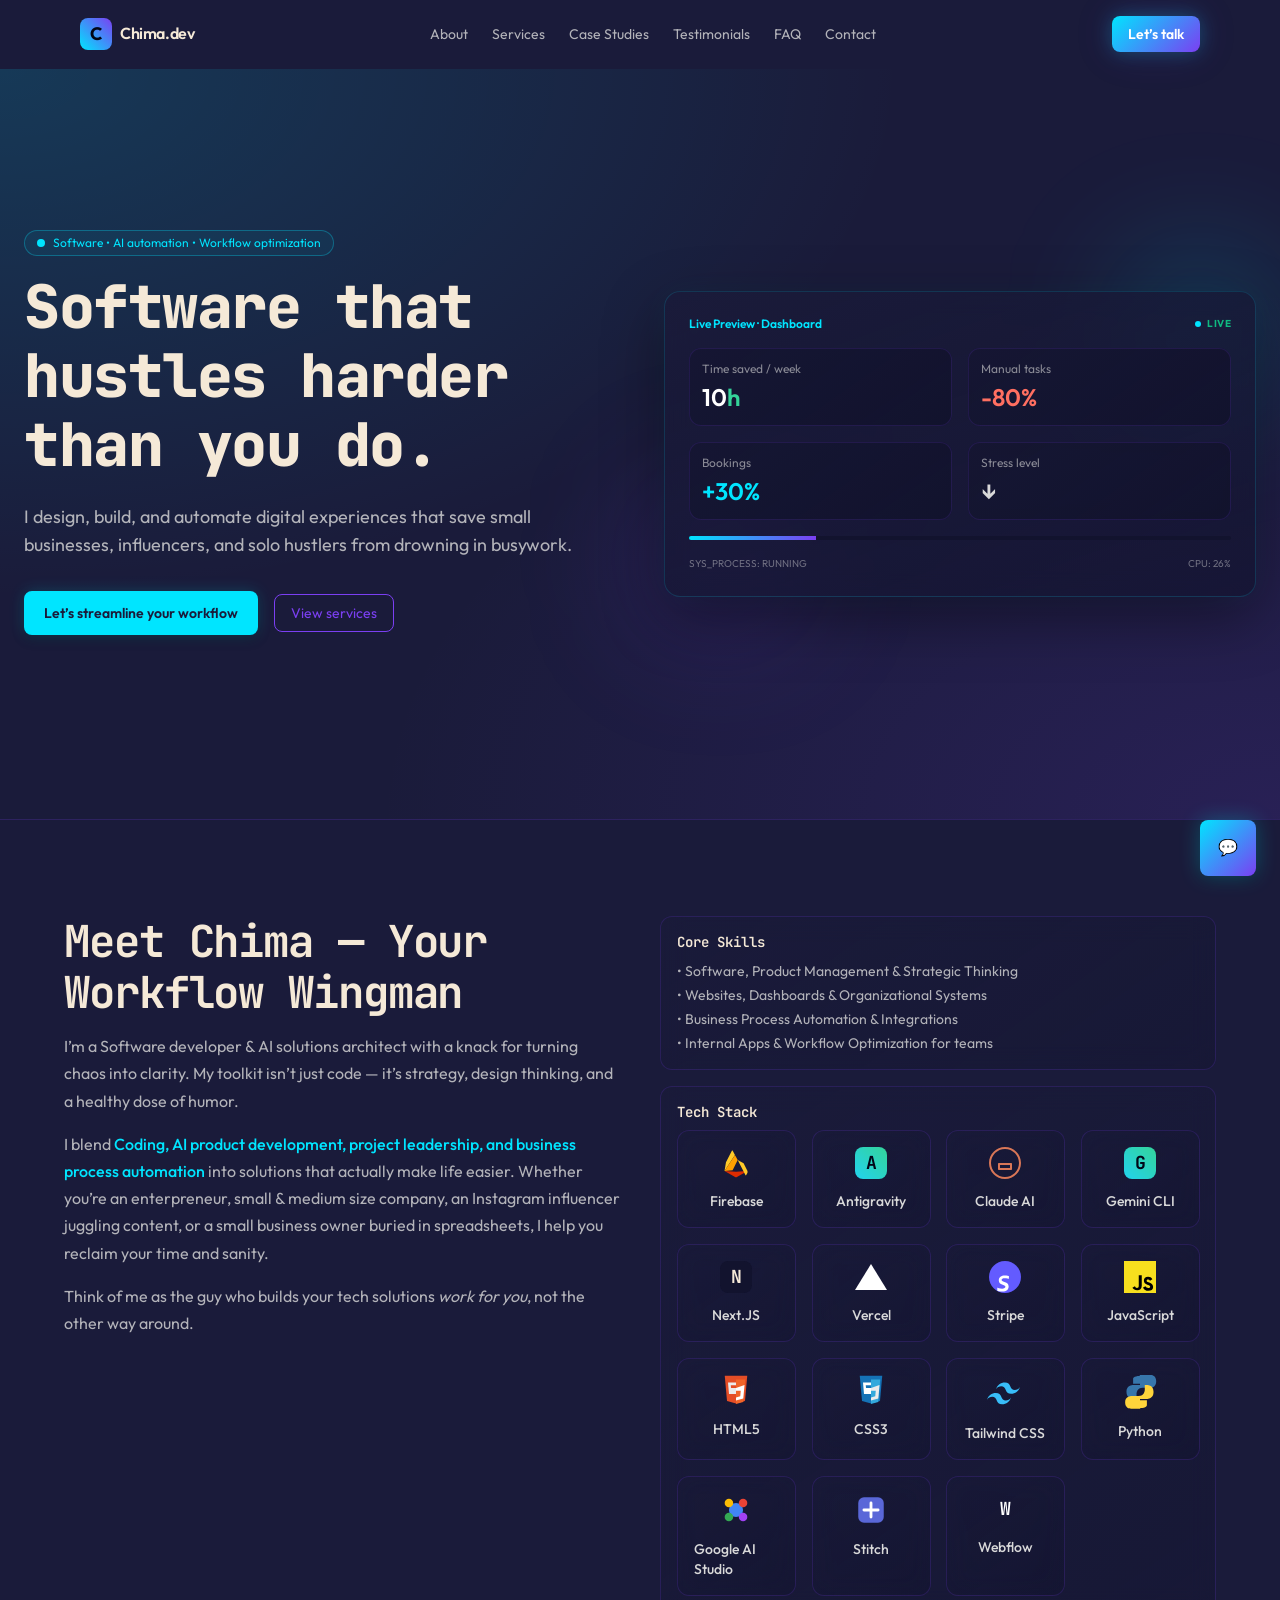
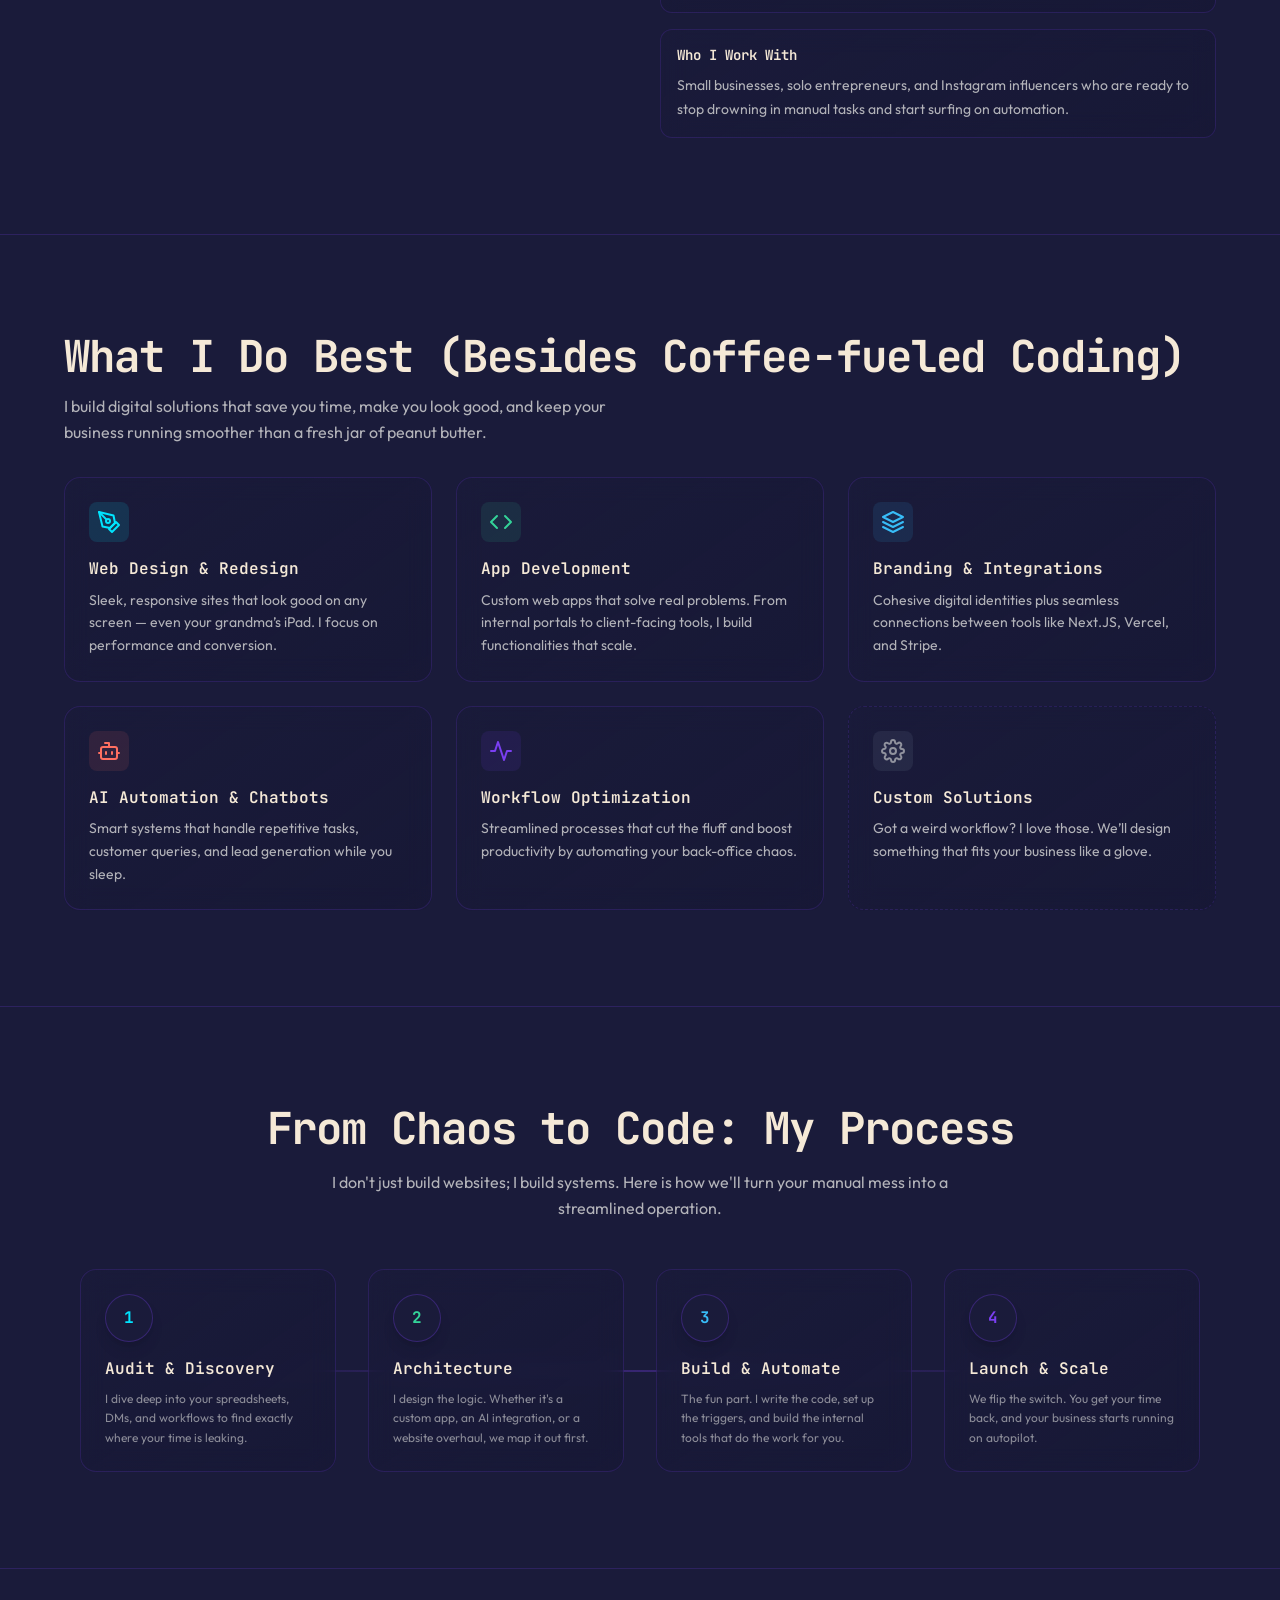
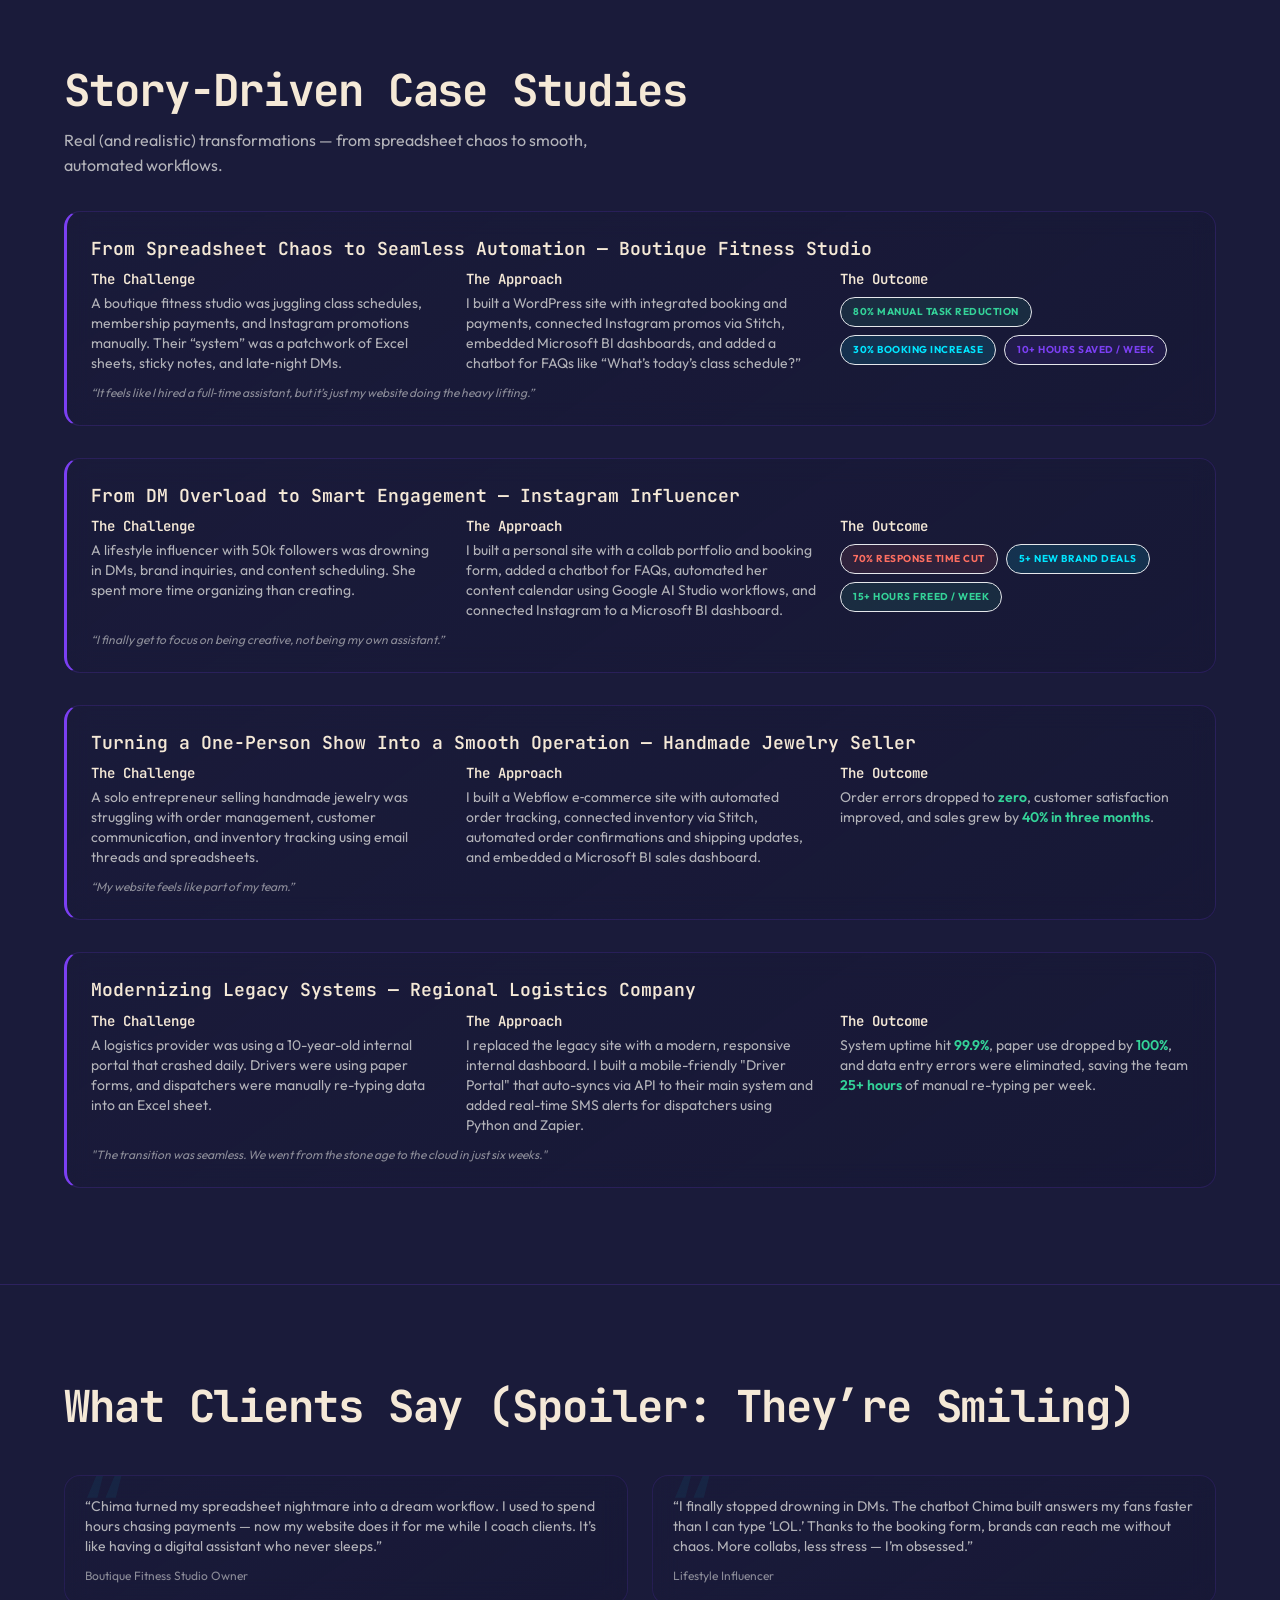
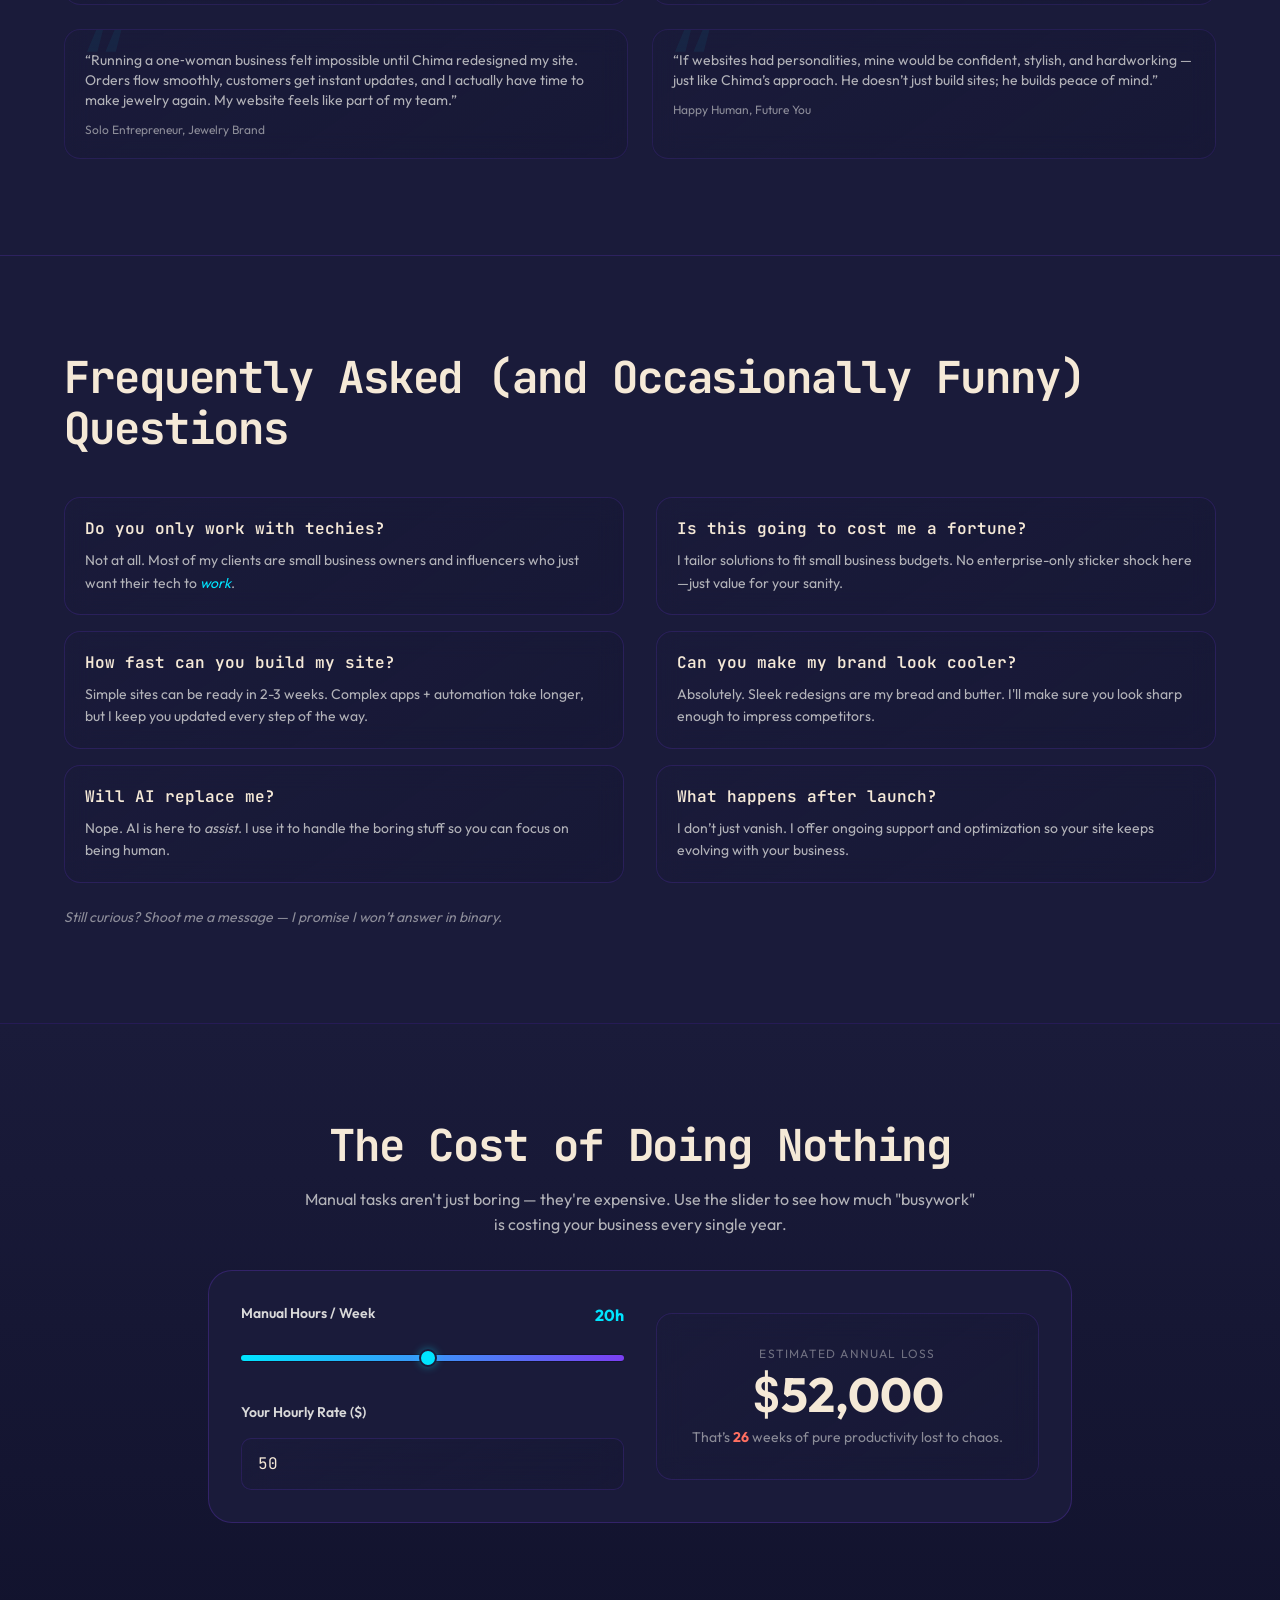
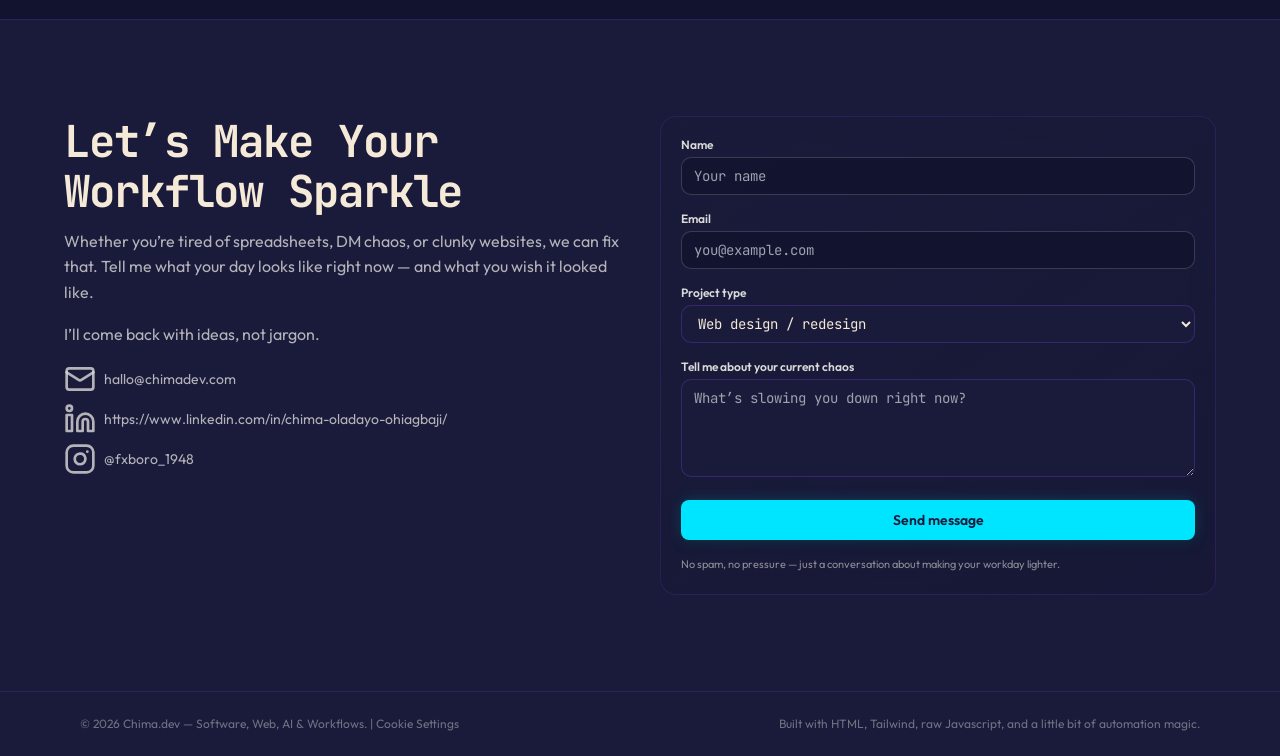
==== commit 4f356378: "feat: implement dynamic cookie preferences popup modal and GTM/Meta Pixel integrations" ====
--- a/index.html
+++ b/index.html
@@ -1068,7 +1068,7 @@
   <footer class="border-t border-slate-800 bg-slate-950">
     <div
       class="max-w-6xl mx-auto px-4 py-6 flex flex-col md:flex-row items-center justify-between gap-3 text-xs text-slate-500">
-      <p>© <span id="year"></span> Chima.dev — Software, Web, AI & Workflows.</p>
+      <p>© <span id="year"></span> Chima.dev — Software, Web, AI & Workflows. | <button id="open-cookie-settings" class="hover:underline hover:text-cyan-400 transition bg-transparent border-none p-0 text-slate-500 cursor-pointer align-baseline">Cookie Settings</button></p>
       <p>Built with HTML, Tailwind, raw Javascript, and a little bit of automation magic.</p>
     </div>
   </footer>
@@ -1136,7 +1136,10 @@
           <a href="#" class="text-cyan-400 hover:text-cyan-300 underline underline-offset-2">Privacy Policy</a>.
         </p>
       </div>
-      <div class="flex items-center gap-3 w-full md:w-auto shrink-0">
+      <div class="flex flex-wrap items-center gap-3 w-full md:w-auto shrink-0">
+        <button id="cookie-manage" class="flex-1 md:flex-none px-4 py-2 rounded-lg border border-slate-700 text-slate-300 text-sm font-semibold hover:bg-slate-800 transition">
+          Preferences
+        </button>
         <button id="cookie-reject" class="flex-1 md:flex-none px-4 py-2 rounded-lg border border-slate-700 text-slate-300 text-sm font-semibold hover:bg-slate-800 transition">
           Decline
         </button>
@@ -1147,6 +1150,85 @@
     </div>
   </div>
 
+  <!-- Cookie Preferences Modal -->
+  <div id="cookie-modal-overlay" class="fixed inset-0 z-[70] hidden bg-black/70 backdrop-blur-sm flex items-center justify-center p-4 transition-opacity duration-300 opacity-0" aria-hidden="true">
+    <div id="cookie-modal" class="bg-slate-900 border border-slate-800 rounded-2xl w-full max-w-lg shadow-2xl overflow-hidden transform scale-95 opacity-0 transition-all duration-300" role="dialog" aria-modal="true" aria-labelledby="cookie-modal-title">
+      <!-- Header -->
+      <div class="p-6 border-b border-slate-800 flex justify-between items-center bg-slate-900/45">
+        <h3 id="cookie-modal-title" class="text-lg font-bold text-slate-50 font-mono">Cookie Preferences</h3>
+        <button id="cookie-modal-close" class="text-slate-400 hover:text-slate-200 text-2xl leading-none transition" aria-label="Close preferences modal">&times;</button>
+      </div>
+      
+      <!-- Body -->
+      <div class="p-6 space-y-5 max-h-[60vh] overflow-y-auto">
+        <p class="text-xs text-slate-300 leading-relaxed">
+          We use cookies and other tracking technologies to improve your experience on our website. You can customize which tracking categories you authorize below.
+        </p>
+        
+        <div class="space-y-4">
+          <!-- Necessary -->
+          <div class="flex items-start justify-between gap-4 p-4 rounded-xl bg-slate-950/40 border border-slate-800/60">
+            <div class="space-y-1">
+              <div class="flex items-center gap-2">
+                <h4 class="text-sm font-semibold text-slate-100">Strictly Necessary</h4>
+                <span class="px-2 py-0.5 rounded-full bg-slate-800 text-slate-400 text-[9px] uppercase font-bold tracking-wider">Required</span>
+              </div>
+              <p class="text-xs text-slate-400 leading-relaxed">Essential for security, basic routing, page performance, and retaining your consent preferences.</p>
+            </div>
+            <div class="shrink-0 pt-1">
+              <label class="switch">
+                <input type="checkbox" id="pref-necessary" checked disabled aria-label="Necessary cookies (always enabled)">
+                <span class="slider"></span>
+              </label>
+            </div>
+          </div>
+
+          <!-- Analytics -->
+          <div class="flex items-start justify-between gap-4 p-4 rounded-xl bg-slate-950/40 border border-slate-800/60">
+            <div class="space-y-1">
+              <div class="flex items-center gap-2">
+                <h4 class="text-sm font-semibold text-slate-100">Analytics & Performance</h4>
+              </div>
+              <p class="text-xs text-slate-400 leading-relaxed">Allows us to analyze site visitor traffic and optimize layouts (integrates with Google Tag Manager).</p>
+            </div>
+            <div class="shrink-0 pt-1">
+              <label class="switch">
+                <input type="checkbox" id="pref-analytics" aria-label="Toggle analytics cookies">
+                <span class="slider"></span>
+              </label>
+            </div>
+          </div>
+
+          <!-- Marketing -->
+          <div class="flex items-start justify-between gap-4 p-4 rounded-xl bg-slate-950/40 border border-slate-800/60">
+            <div class="space-y-1">
+              <div class="flex items-center gap-2">
+                <h4 class="text-sm font-semibold text-slate-100">Marketing & Personalization</h4>
+              </div>
+              <p class="text-xs text-slate-400 leading-relaxed">Enables behavior tracking ("tract data") to evaluate promotions and customize services (integrates with Meta Pixel).</p>
+            </div>
+            <div class="shrink-0 pt-1">
+              <label class="switch">
+                <input type="checkbox" id="pref-marketing" aria-label="Toggle marketing cookies">
+                <span class="slider"></span>
+              </label>
+            </div>
+          </div>
+        </div>
+      </div>
+      
+      <!-- Footer -->
+      <div class="p-6 border-t border-slate-800 bg-slate-900/60 flex items-center justify-end gap-3">
+        <button id="cookie-save-choices" class="px-5 py-2.5 rounded-full border border-slate-700 text-slate-300 text-sm font-semibold hover:bg-slate-850 hover:border-slate-500 transition">
+          Save Choices
+        </button>
+        <button id="cookie-accept-all-modal" class="px-5 py-2.5 rounded-full bg-cyan-400 text-slate-950 text-sm font-semibold hover:bg-cyan-300 transition">
+          Accept All
+        </button>
+      </div>
+    </div>
+  </div>
+
   <script src="assets/js/scripts.js"></script>
 </body>
 
--- a/assets/css/brand.css
+++ b/assets/css/brand.css
@@ -1466,3 +1466,131 @@
   }
 }
 
+/* ═══════════════════════════════════════
+   COOKIE CONSENT & PREFERENCES MODAL
+   ═══════════════════════════════════════ */
+
+/* Reopen settings link in footer */
+#open-cookie-settings {
+  font-family: inherit;
+  font-size: inherit;
+  font-weight: inherit;
+  color: inherit;
+  background: none;
+  border: none;
+  padding: 0;
+  cursor: pointer;
+  display: inline;
+}
+#open-cookie-settings:hover {
+  text-decoration: underline;
+  color: var(--neon-cyan) !important;
+}
+
+/* Custom Toggle Switch */
+.switch {
+  position: relative;
+  display: inline-block;
+  width: 44px;
+  height: 24px;
+}
+
+.switch input {
+  opacity: 0;
+  width: 0;
+  height: 0;
+}
+
+.slider {
+  position: absolute;
+  cursor: pointer;
+  top: 0;
+  left: 0;
+  right: 0;
+  bottom: 0;
+  background-color: rgba(123, 63, 242, 0.15);
+  transition: background-color var(--transition-fast), border-color var(--transition-fast);
+  border-radius: 24px;
+  border: 1px solid rgba(123, 63, 242, 0.3);
+}
+
+.slider:before {
+  position: absolute;
+  content: "";
+  height: 16px;
+  width: 16px;
+  left: 3px;
+  bottom: 3px;
+  background-color: var(--tech-silver);
+  transition: transform var(--transition-fast), background-color var(--transition-fast);
+  border-radius: 50%;
+}
+
+input:checked + .slider {
+  background-color: rgba(0, 229, 255, 0.15) !important;
+  border-color: var(--neon-cyan) !important;
+}
+
+input:checked + .slider:before {
+  transform: translateX(20px);
+  background-color: var(--neon-cyan) !important;
+  box-shadow: 0 0 8px rgba(0, 229, 255, 0.8);
+}
+
+input:disabled + .slider {
+  opacity: 0.5;
+  cursor: not-allowed;
+  background-color: rgba(217, 217, 217, 0.1) !important;
+  border-color: rgba(217, 217, 217, 0.2) !important;
+}
+
+input:disabled + .slider:before {
+  background-color: rgba(217, 217, 217, 0.4) !important;
+  box-shadow: none !important;
+}
+
+/* Modal and overlay animation behaviors */
+#cookie-modal-overlay {
+  transition: opacity 300ms ease;
+}
+
+#cookie-modal-overlay.opacity-100 {
+  opacity: 1 !important;
+}
+
+#cookie-modal {
+  transition: transform 300ms cubic-bezier(0.34, 1.56, 0.64, 1), opacity 300ms ease;
+  box-shadow: 0 25px 50px -12px rgba(0, 0, 0, 0.6), 0 0 40px rgba(123, 63, 242, 0.15);
+}
+
+#cookie-modal.modal-active {
+  transform: scale(1) !important;
+  opacity: 1 !important;
+}
+
+/* Responsive screen size optimization */
+@media (max-width: 767px) {
+  #cookie-modal-overlay {
+    align-items: flex-end !important;
+    padding: 0 !important;
+  }
+  
+  #cookie-modal {
+    max-width: 100% !important;
+    border-radius: 20px 20px 0 0 !important;
+    transform: translateY(100%) scale(1) !important;
+    transition: transform 350ms cubic-bezier(0.16, 1, 0.3, 1), opacity 350ms ease !important;
+    border-left: none !important;
+    border-right: none !important;
+    border-bottom: none !important;
+    max-height: 85vh !important;
+  }
+  
+  #cookie-modal.modal-active {
+    transform: translateY(0) scale(1) !important;
+  }
+  
+  #cookie-modal .p-6 {
+    padding: 1.25rem !important;
+  }
+}
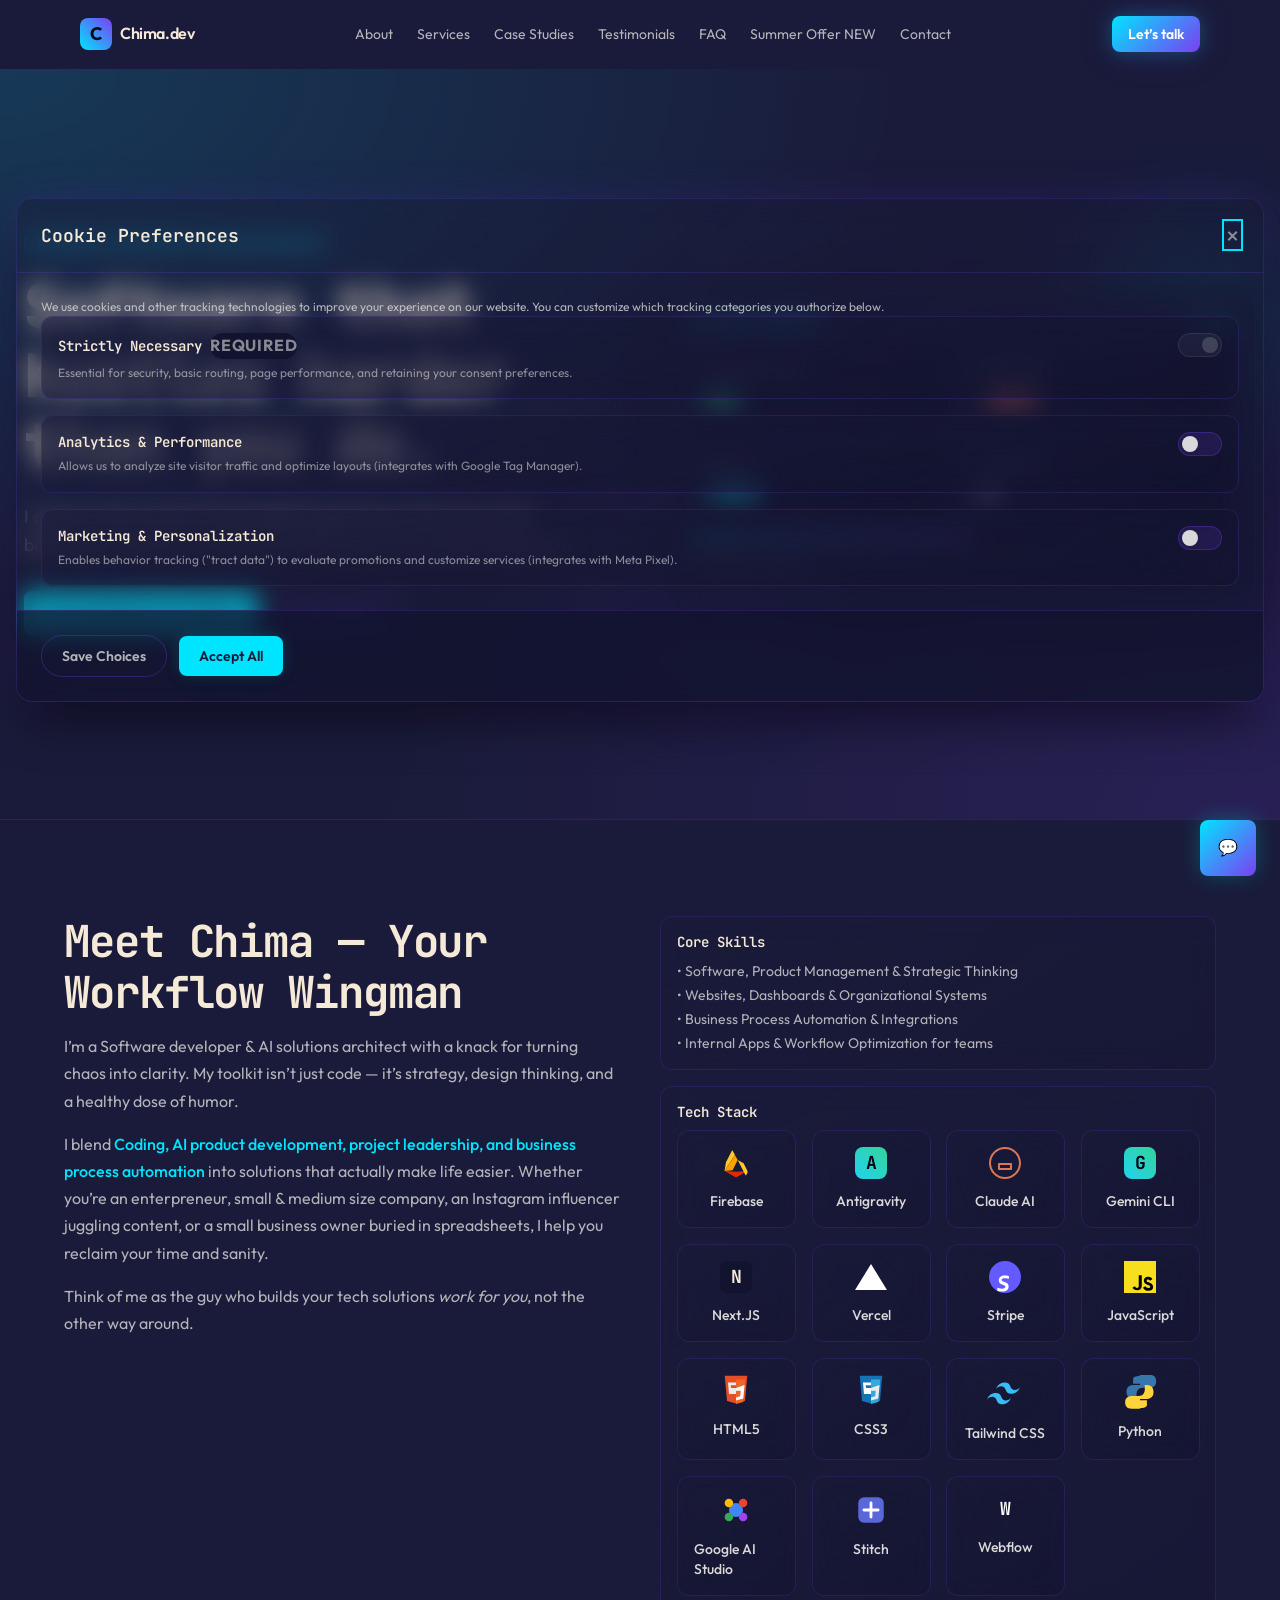
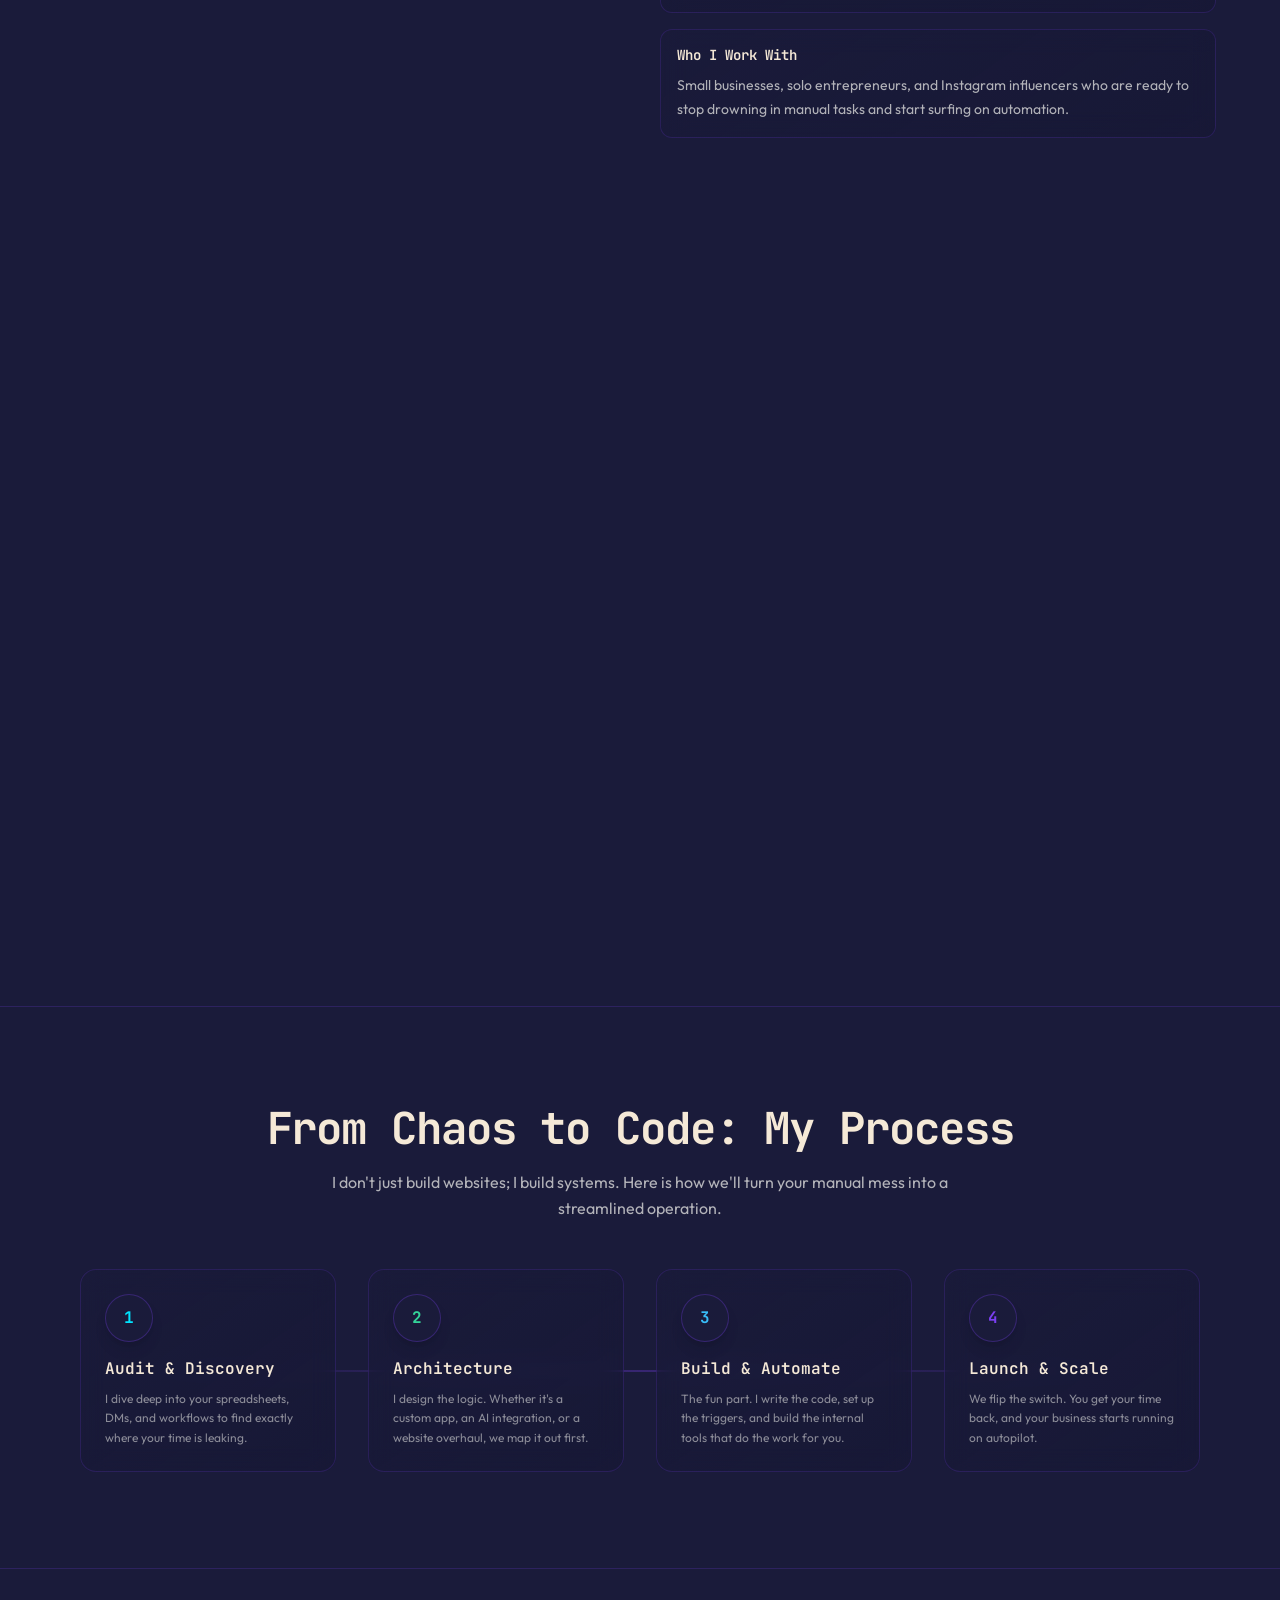
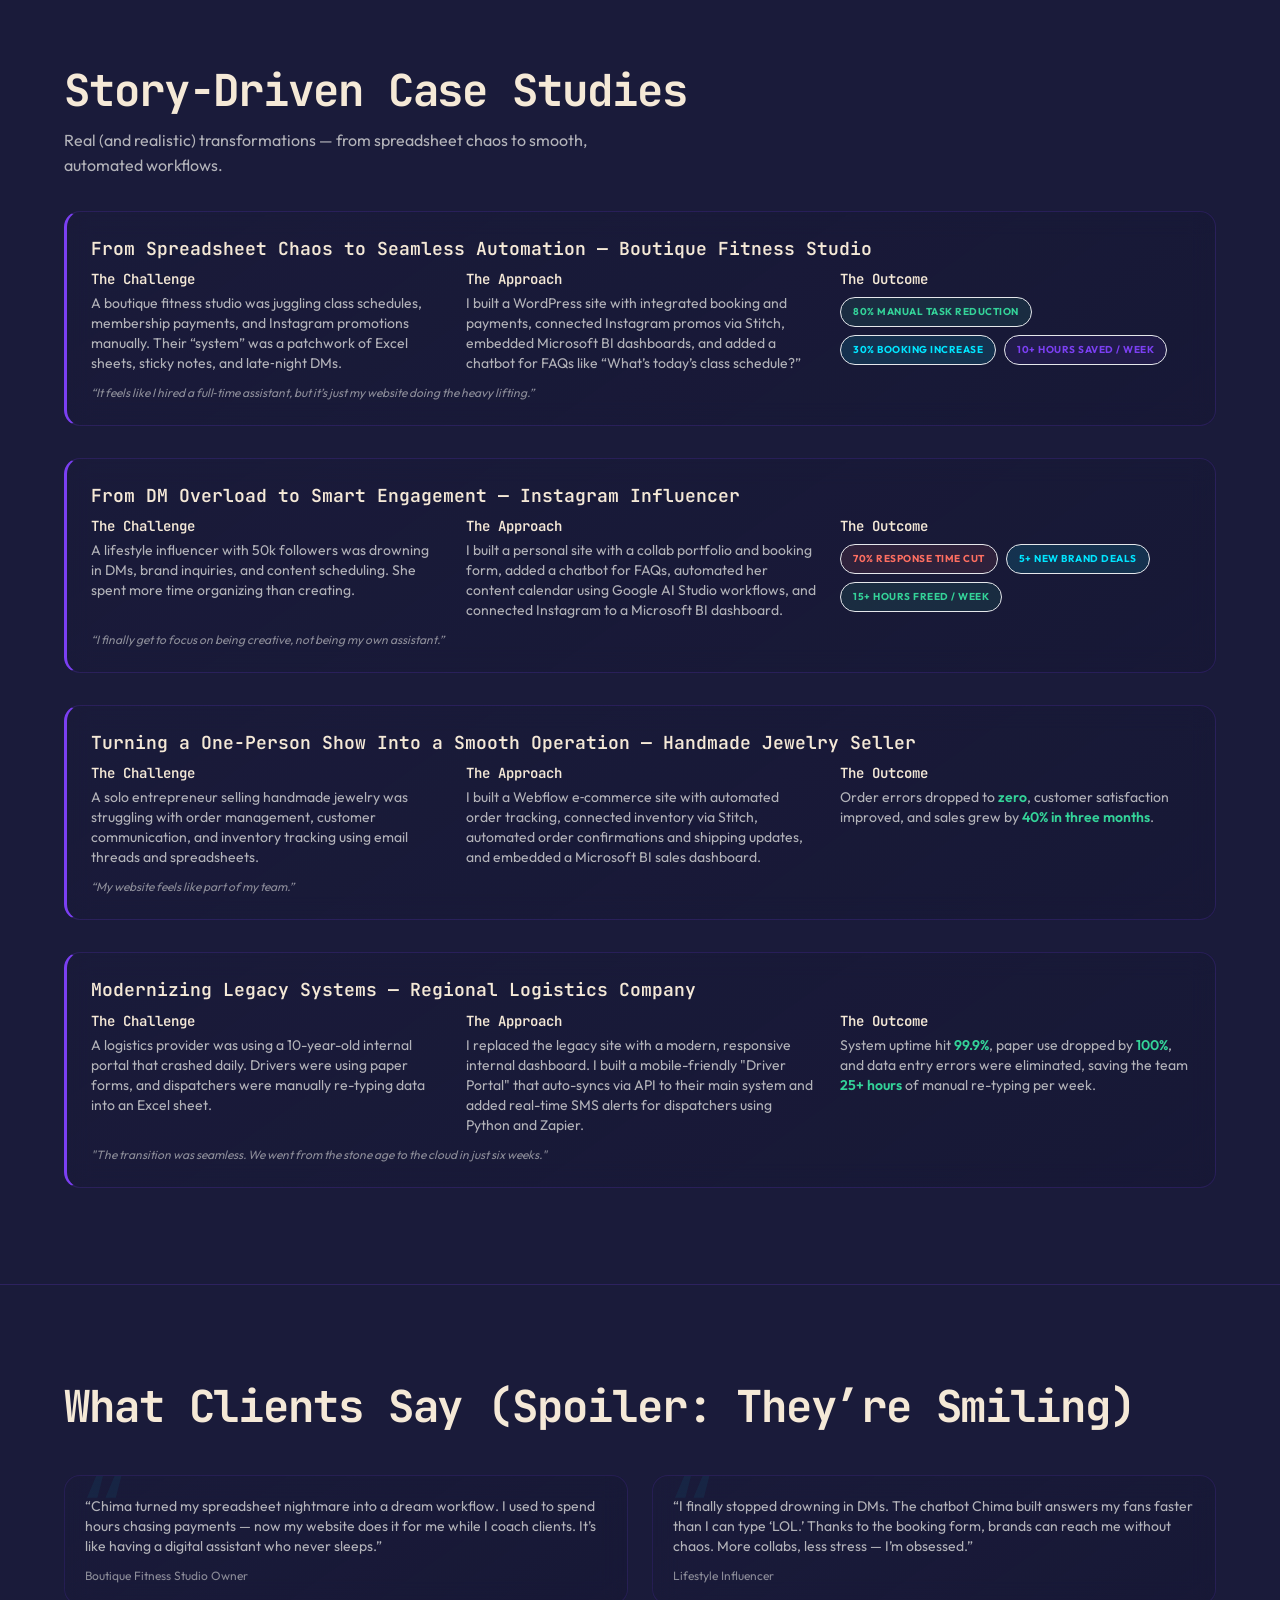
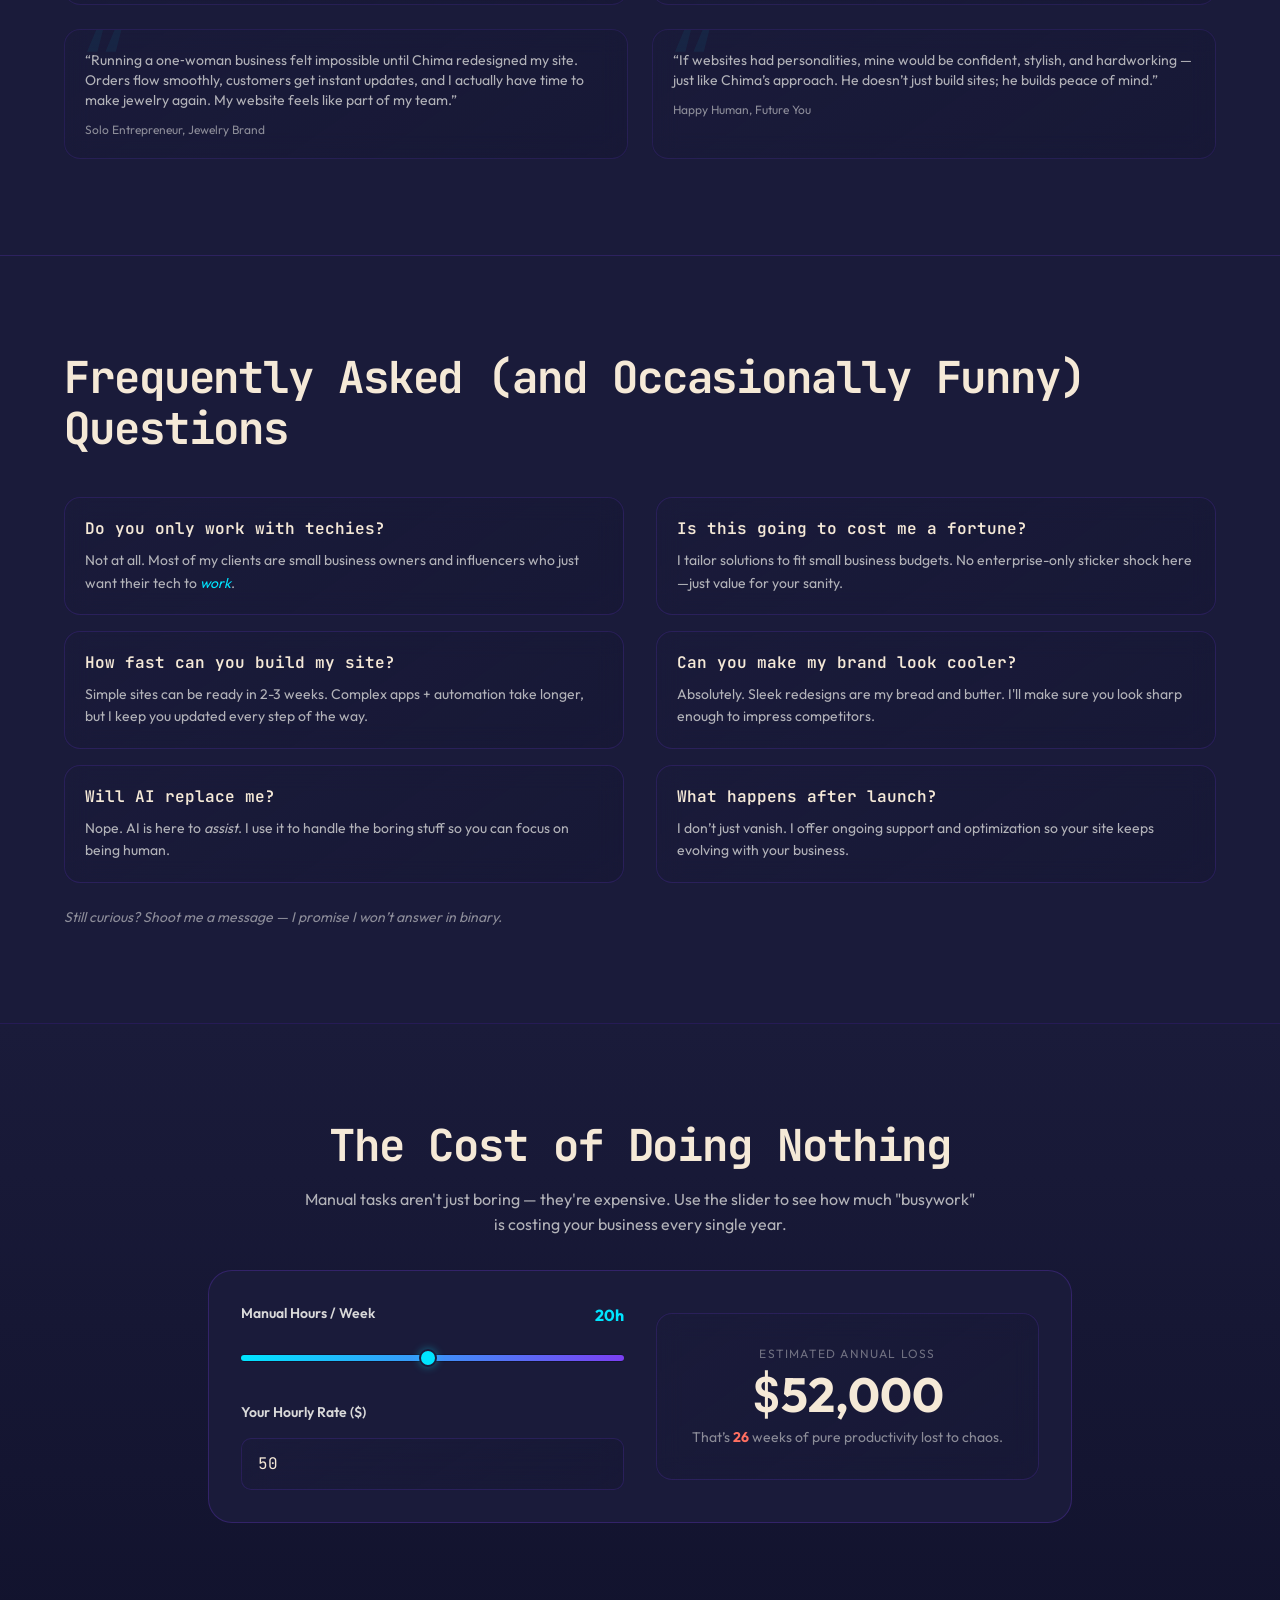
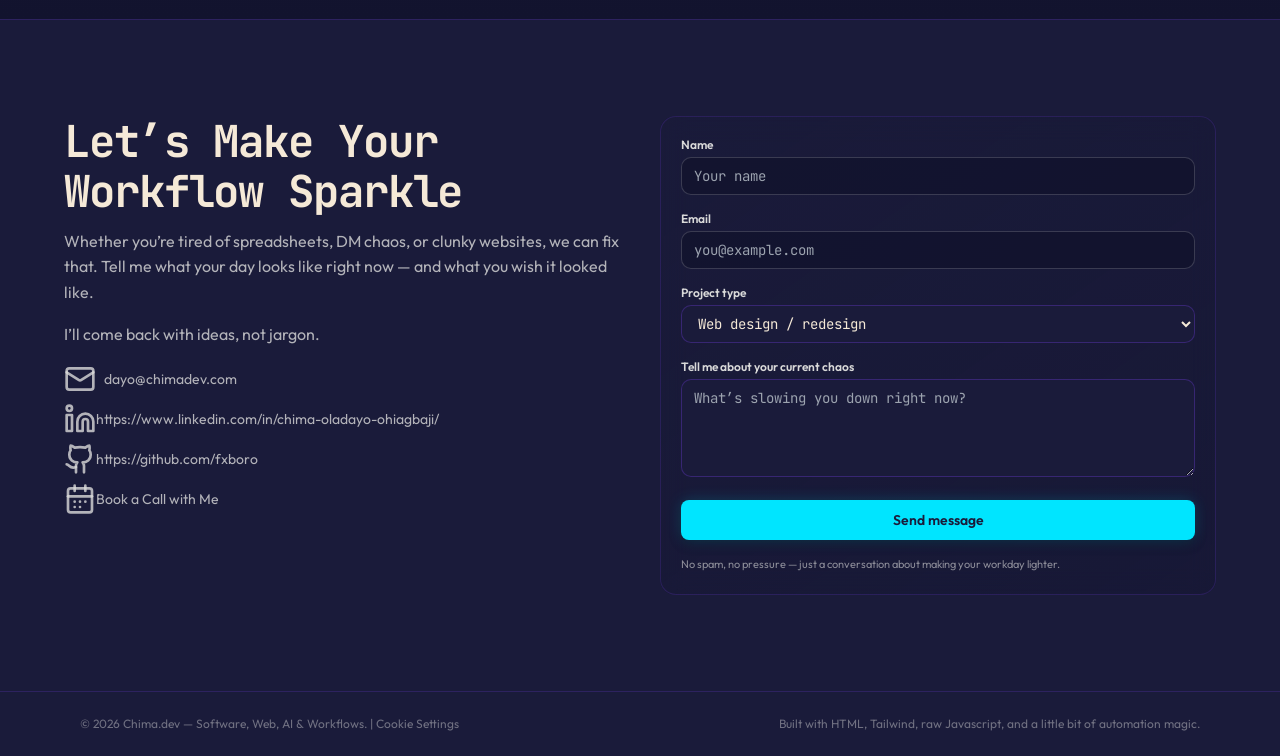
==== commit 9612bccf: "feat: update contact details, add summer offer page - Change email from hallo@chimadev.com to dayo@c" ====
--- a/index.html
+++ b/index.html
@@ -89,6 +89,10 @@
         <a href="#case-studies" class="hover:text-cyan-400 transition">Case Studies</a>
         <a href="#testimonials" class="hover:text-cyan-400 transition">Testimonials</a>
         <a href="#faq" class="hover:text-cyan-400 transition">FAQ</a>
+        <a href="summer-offer.html" class="hover:text-cyan-400 transition nav-summer-link">
+          Summer Offer
+          <span class="nav-summer-badge">NEW</span>
+        </a>
         <a href="#contact" class="hover:text-cyan-400 transition">Contact</a>
       </nav>
       <!-- Mobile hamburger (visible on small screens) -->
@@ -129,6 +133,10 @@
         <a href="#case-studies" class="text-slate-200 text-base">Case Studies</a>
         <a href="#testimonials" class="text-slate-200 text-base">Testimonials</a>
         <a href="#faq" class="text-slate-200 text-base">FAQ</a>
+        <a href="summer-offer.html" class="text-slate-200 text-base nav-summer-link">
+          Summer Offer
+          <span class="nav-summer-badge">NEW</span>
+        </a>
         <a href="#contact" class="text-slate-200 text-base">Contact</a>
 
         <hr class="border-t border-slate-800 my-2" />
@@ -976,7 +984,7 @@
           </p>
           <div class="space-y-2 text-sm text-slate-300">
             <p>
-              <a href="mailto:hallo@chimadev.com" aria-label="Email Chima"
+              <a href="mailto:dayo@chimadev.com" aria-label="Email Chima"
                 class="inline-flex items-center group mr-2 align-middle">
                 <span
                   class="w-8 h-8 rounded-full bg-slate-800/30 flex items-center justify-center transition-all duration-300 group-hover:bg-cyan-400/10 group-hover:shadow-[0_0_10px_rgba(34,211,238,0.2)] align-middle">
@@ -986,35 +994,54 @@
                   </svg>
                 </span>
               </a>
-              hallo@chimadev.com
+              dayo@chimadev.com
             </p>
             <p>
               <a href="https://www.linkedin.com/in/chima-oladayo-ohiagbaji/" target="_blank" rel="noopener"
-                aria-label="Chima on LinkedIn" class="inline-flex items-center group mr-2 align-middle">
+                aria-label="Chima on LinkedIn" class="inline-flex items-center group align-middle hover:text-cyan-300 transition-colors">
                 <span
-                  class="w-8 h-8 rounded-full bg-slate-800/30 flex items-center justify-center transition-all duration-300 group-hover:bg-cyan-400/10 group-hover:shadow-[0_0_10px_rgba(34,211,238,0.2)] align-middle">
+                  class="w-8 h-8 rounded-full bg-slate-800/30 flex items-center justify-center transition-all duration-300 group-hover:bg-cyan-400/10 group-hover:shadow-[0_0_10px_rgba(34,211,238,0.2)] align-middle mr-2">
                   <svg class="w-4 h-4 text-slate-300 group-hover:text-cyan-300 transition-colors align-middle" xmlns="http://www.w3.org/2000/svg" viewBox="0 0 24 24" fill="none" stroke="currentColor" stroke-width="2" stroke-linecap="round" stroke-linejoin="round">
                     <path d="M16 8a6 6 0 0 1 6 6v7h-4v-7a2 2 0 0 0-2-2 2 2 0 0 0-2 2v7h-4v-7a6 6 0 0 1 6-6z"/>
                     <rect width="4" height="12" x="2" y="9"/>
                     <circle cx="4" cy="4" r="2"/>
                   </svg>
                 </span>
+                <span class="hidden md:inline">https://www.linkedin.com/in/chima-oladayo-ohiagbaji/</span><span class="md:hidden">LinkedIn Profile</span>
               </a>
-              <span class="hidden md:inline">https://www.linkedin.com/in/chima-oladayo-ohiagbaji/</span><span class="md:hidden">LinkedIn Profile</span>
             </p>
             <p>
-              <a href="https://www.instagram.com/fxboro_1948/" target="_blank" rel="noopener"
-                aria-label="Chima on Instagram" class="inline-flex items-center group mr-2 align-middle">
+              <a href="https://github.com/fxboro" target="_blank" rel="noopener"
+                aria-label="Chima on GitHub" class="inline-flex items-center group align-middle hover:text-cyan-300 transition-colors">
                 <span
-                  class="w-8 h-8 rounded-full bg-slate-800/30 flex items-center justify-center transition-all duration-300 group-hover:bg-cyan-400/10 group-hover:shadow-[0_0_10px_rgba(34,211,238,0.2)] align-middle">
+                  class="w-8 h-8 rounded-full bg-slate-800/30 flex items-center justify-center transition-all duration-300 group-hover:bg-cyan-400/10 group-hover:shadow-[0_0_10px_rgba(34,211,238,0.2)] align-middle mr-2">
                   <svg class="w-4 h-4 text-slate-300 group-hover:text-cyan-300 transition-colors align-middle" xmlns="http://www.w3.org/2000/svg" viewBox="0 0 24 24" fill="none" stroke="currentColor" stroke-width="2" stroke-linecap="round" stroke-linejoin="round">
-                    <rect width="20" height="20" x="2" y="2" rx="5" ry="5"/>
-                    <path d="M16 11.37A4 4 0 1 1 12.63 8 4 4 0 0 1 16 11.37z"/>
-                    <line x1="17.5" x2="17.51" y1="6.5" y2="6.5"/>
+                    <path d="M15 22v-4a4.8 4.8 0 0 0-1-3.5c3 0 6-2 6-5.5.08-1.25-.27-2.48-1-3.5.28-1.15.28-2.35 0-3.5 0 0-1 0-3 1.5-2.64-.5-5.36-.5-8 0C6 2 5 2 5 2c-.3 1.15-.3 2.35 0 3.5A5.403 5.403 0 0 0 4 9c0 3.5 3 5.5 6 5.5-.39.49-.68 1.05-.85 1.65-.17.6-.22 1.23-.15 1.85v4"/>
+                    <path d="M9 18c-4.51 2-5-2-7-2"/>
                   </svg>
                 </span>
+                <span class="hidden md:inline">https://github.com/fxboro</span><span class="md:hidden">GitHub Profile</span>
               </a>
-              @fxboro_1948
+            </p>
+            <p>
+              <a href="https://cal.eu/chimadev" target="_blank" rel="noopener"
+                aria-label="Book a call with Chima" class="inline-flex items-center group align-middle hover:text-emerald-300 transition-colors">
+                <span
+                  class="w-8 h-8 rounded-full bg-slate-800/30 flex items-center justify-center transition-all duration-300 group-hover:bg-emerald-400/10 group-hover:shadow-[0_0_10px_rgba(52,211,153,0.2)] align-middle mr-2">
+                  <svg class="w-4 h-4 text-slate-300 group-hover:text-emerald-300 transition-colors align-middle" xmlns="http://www.w3.org/2000/svg" viewBox="0 0 24 24" fill="none" stroke="currentColor" stroke-width="2" stroke-linecap="round" stroke-linejoin="round">
+                    <rect width="18" height="18" x="3" y="4" rx="2" ry="2"/>
+                    <line x1="16" x2="16" y1="2" y2="6"/>
+                    <line x1="8" x2="8" y1="2" y2="6"/>
+                    <line x1="3" x2="21" y1="10" y2="10"/>
+                    <path d="M8 14h.01"/>
+                    <path d="M12 14h.01"/>
+                    <path d="M16 14h.01"/>
+                    <path d="M8 18h.01"/>
+                    <path d="M12 18h.01"/>
+                  </svg>
+                </span>
+                <span class="hidden md:inline">Book a Call with Me</span><span class="md:hidden">Book a Call</span>
+              </a>
             </p>
           </div>
         </div>
--- a/assets/css/brand.css
+++ b/assets/css/brand.css
@@ -1549,6 +1549,17 @@
   box-shadow: none !important;
 }
 
+/* Cookie Banner animations and hiding state */
+#cookie-banner {
+  transition: transform 400ms cubic-bezier(0.16, 1, 0.3, 1), opacity 400ms ease, visibility 400ms ease !important;
+}
+
+#cookie-banner.translate-y-full {
+  transform: translateY(150%) !important;
+  opacity: 0 !important;
+  visibility: hidden !important;
+}
+
 /* Modal and overlay animation behaviors */
 #cookie-modal-overlay {
   transition: opacity 300ms ease;
@@ -1594,3 +1605,40 @@
     padding: 1.25rem !important;
   }
 }
+
+/* Compact Cookie Banner on Desktop & Tablet */
+@media (min-width: 768px) {
+  #cookie-banner {
+    bottom: 1.5rem !important;
+    left: 1.5rem !important;
+    width: 380px !important;
+    border-radius: 16px !important;
+    border: 1px solid var(--border-default) !important;
+    box-shadow: 0 10px 25px -5px rgba(0, 0, 0, 0.5), 
+                0 8px 10px -6px rgba(0, 0, 0, 0.5), 
+                0 0 20px rgba(123, 63, 242, 0.15) !important;
+  }
+  
+  #cookie-banner > div {
+    flex-direction: column !important;
+    align-items: stretch !important;
+    padding: 1.25rem !important;
+    gap: 0.875rem !important;
+  }
+  
+  #cookie-banner .text-sm {
+    text-align: left !important;
+    line-height: 1.5 !important;
+  }
+  
+  #cookie-banner .flex-wrap {
+    justify-content: flex-end !important;
+    width: 100% !important;
+    gap: 0.5rem !important;
+  }
+  
+  #cookie-banner button {
+    font-size: 0.75rem !important;
+    padding: 0.5rem 1rem !important;
+  }
+}
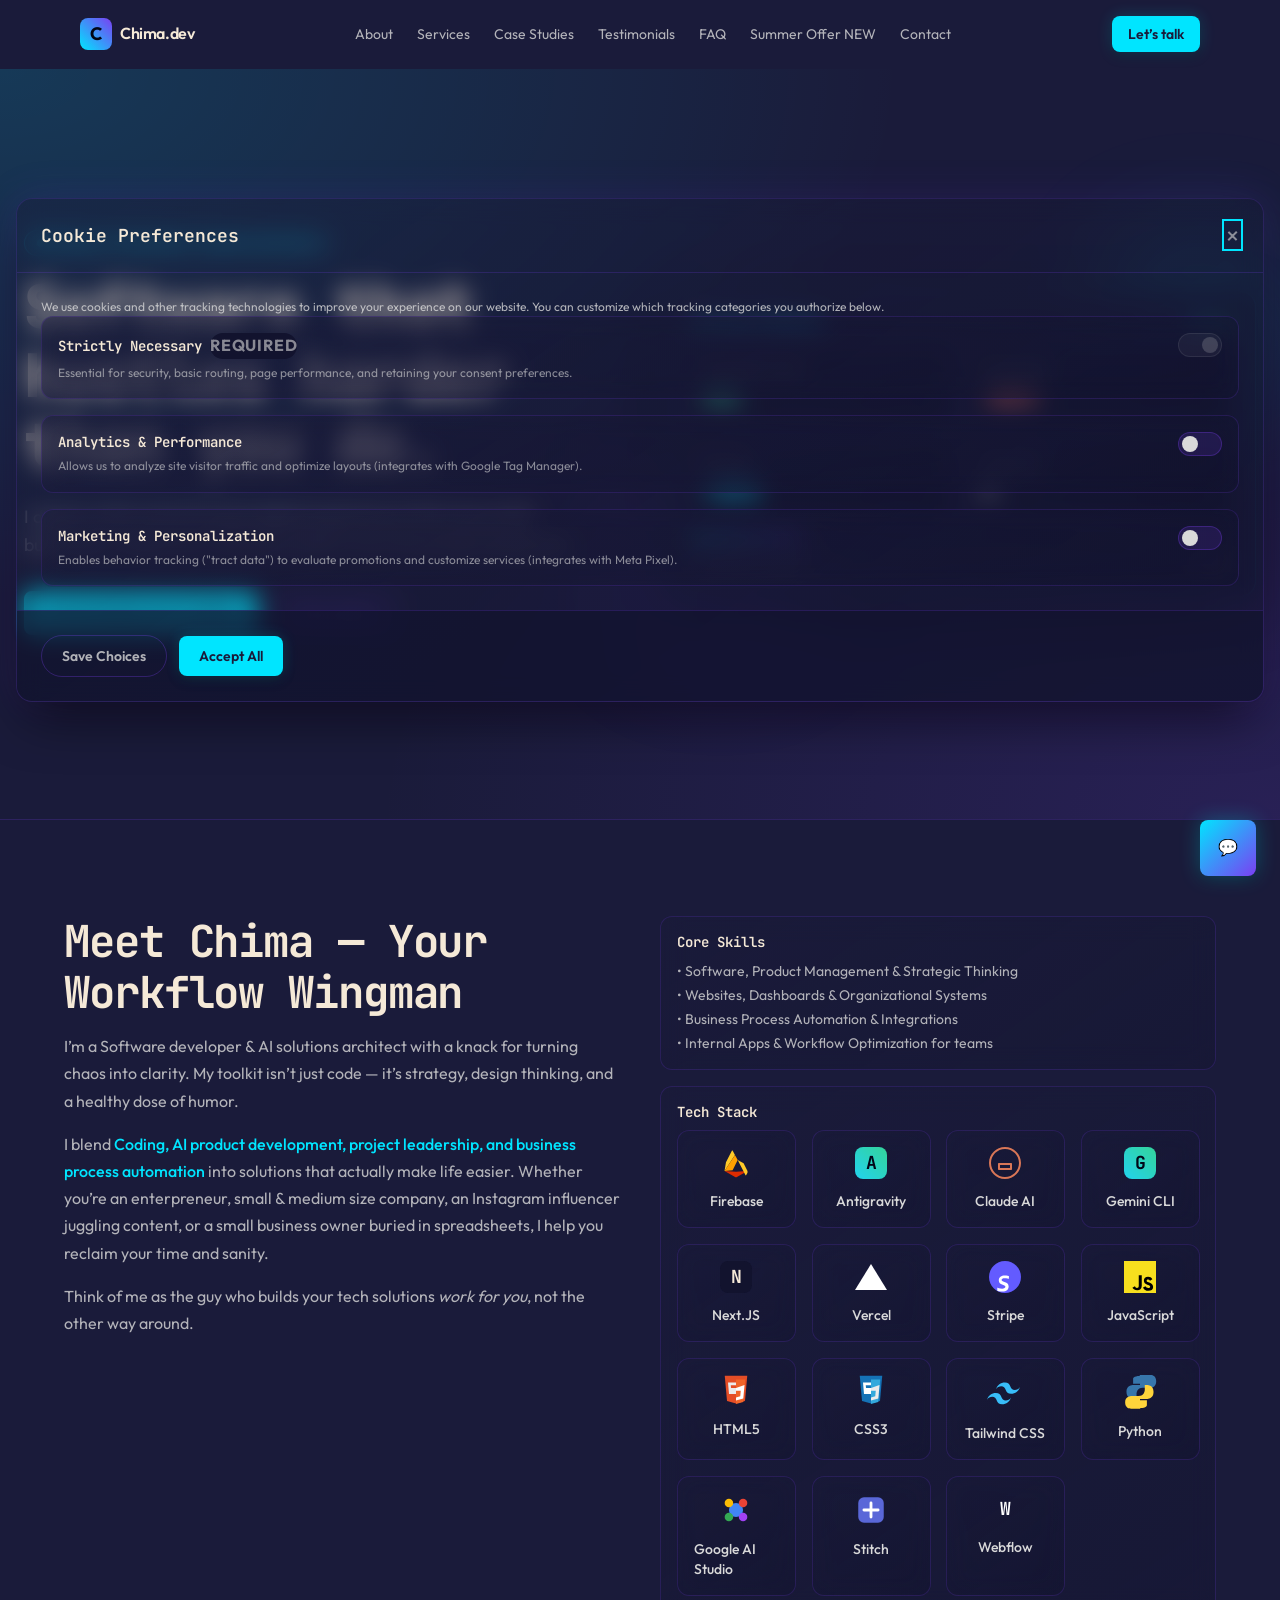
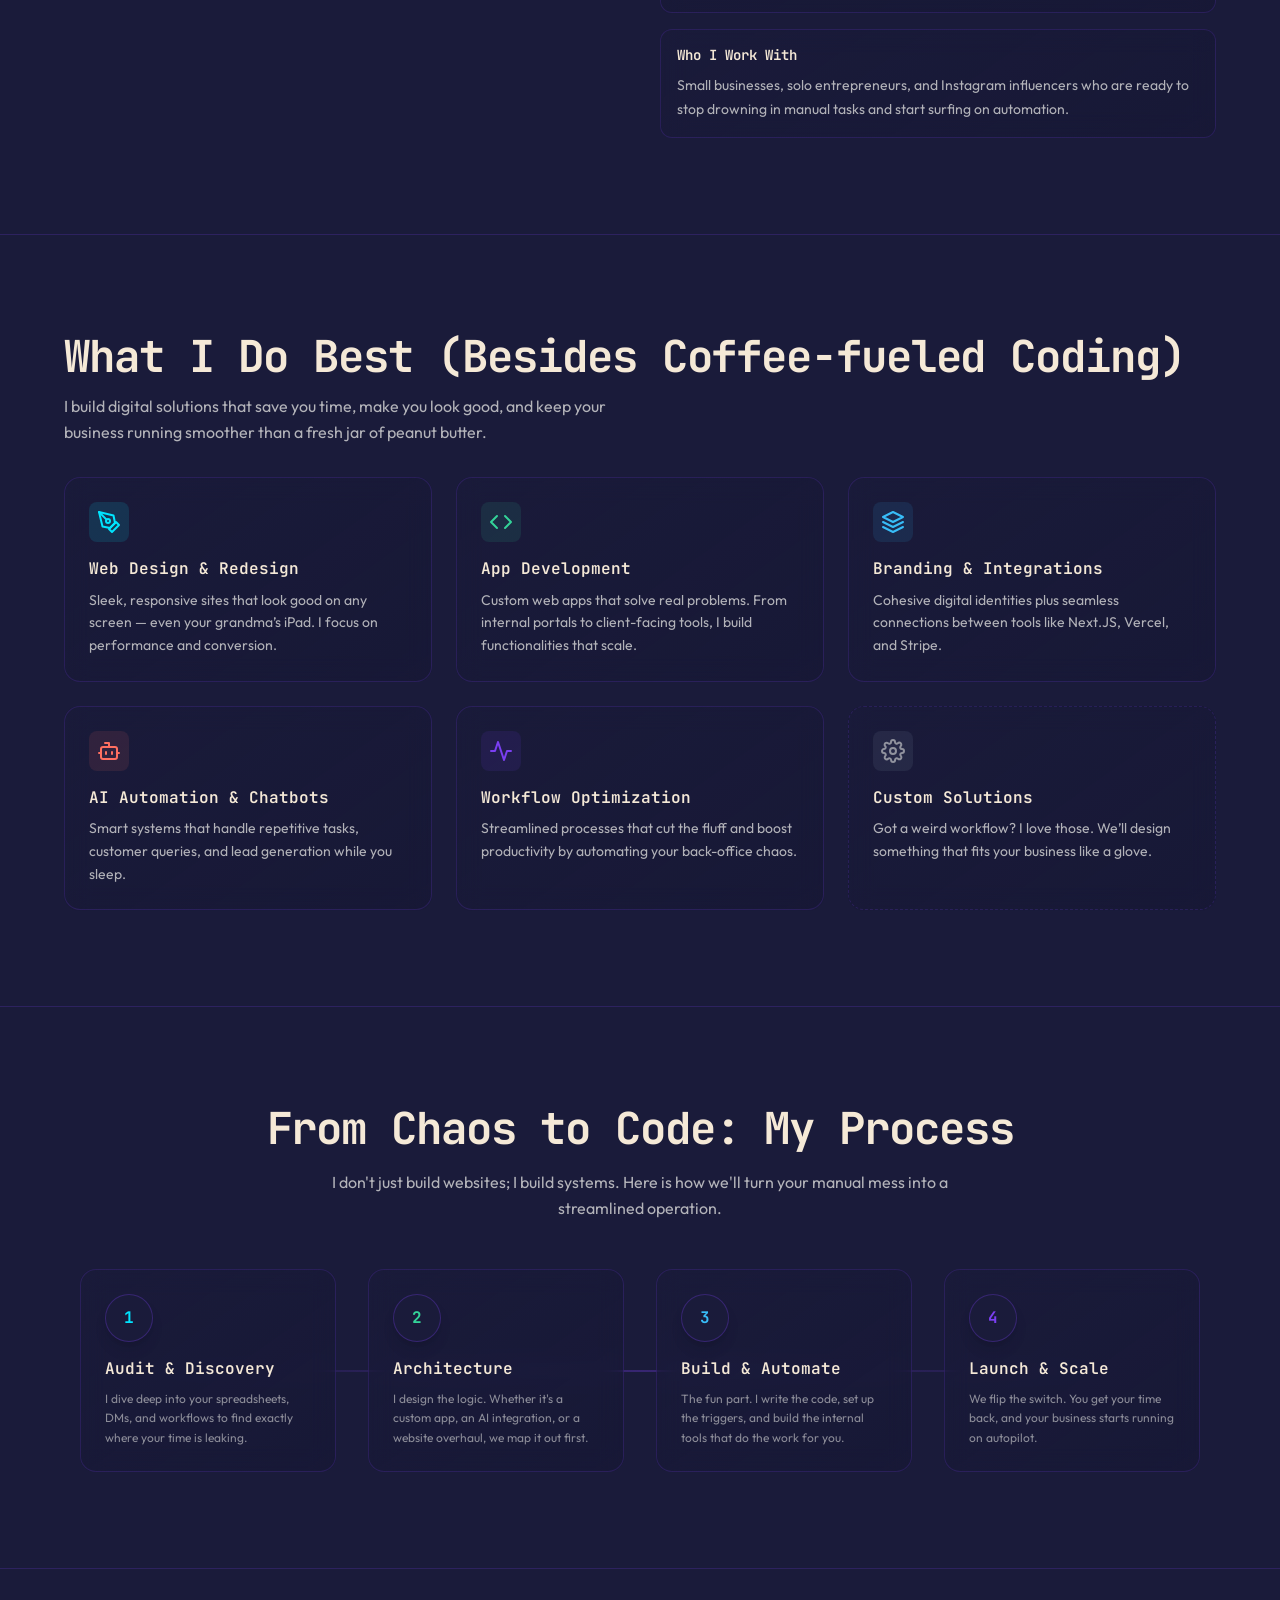
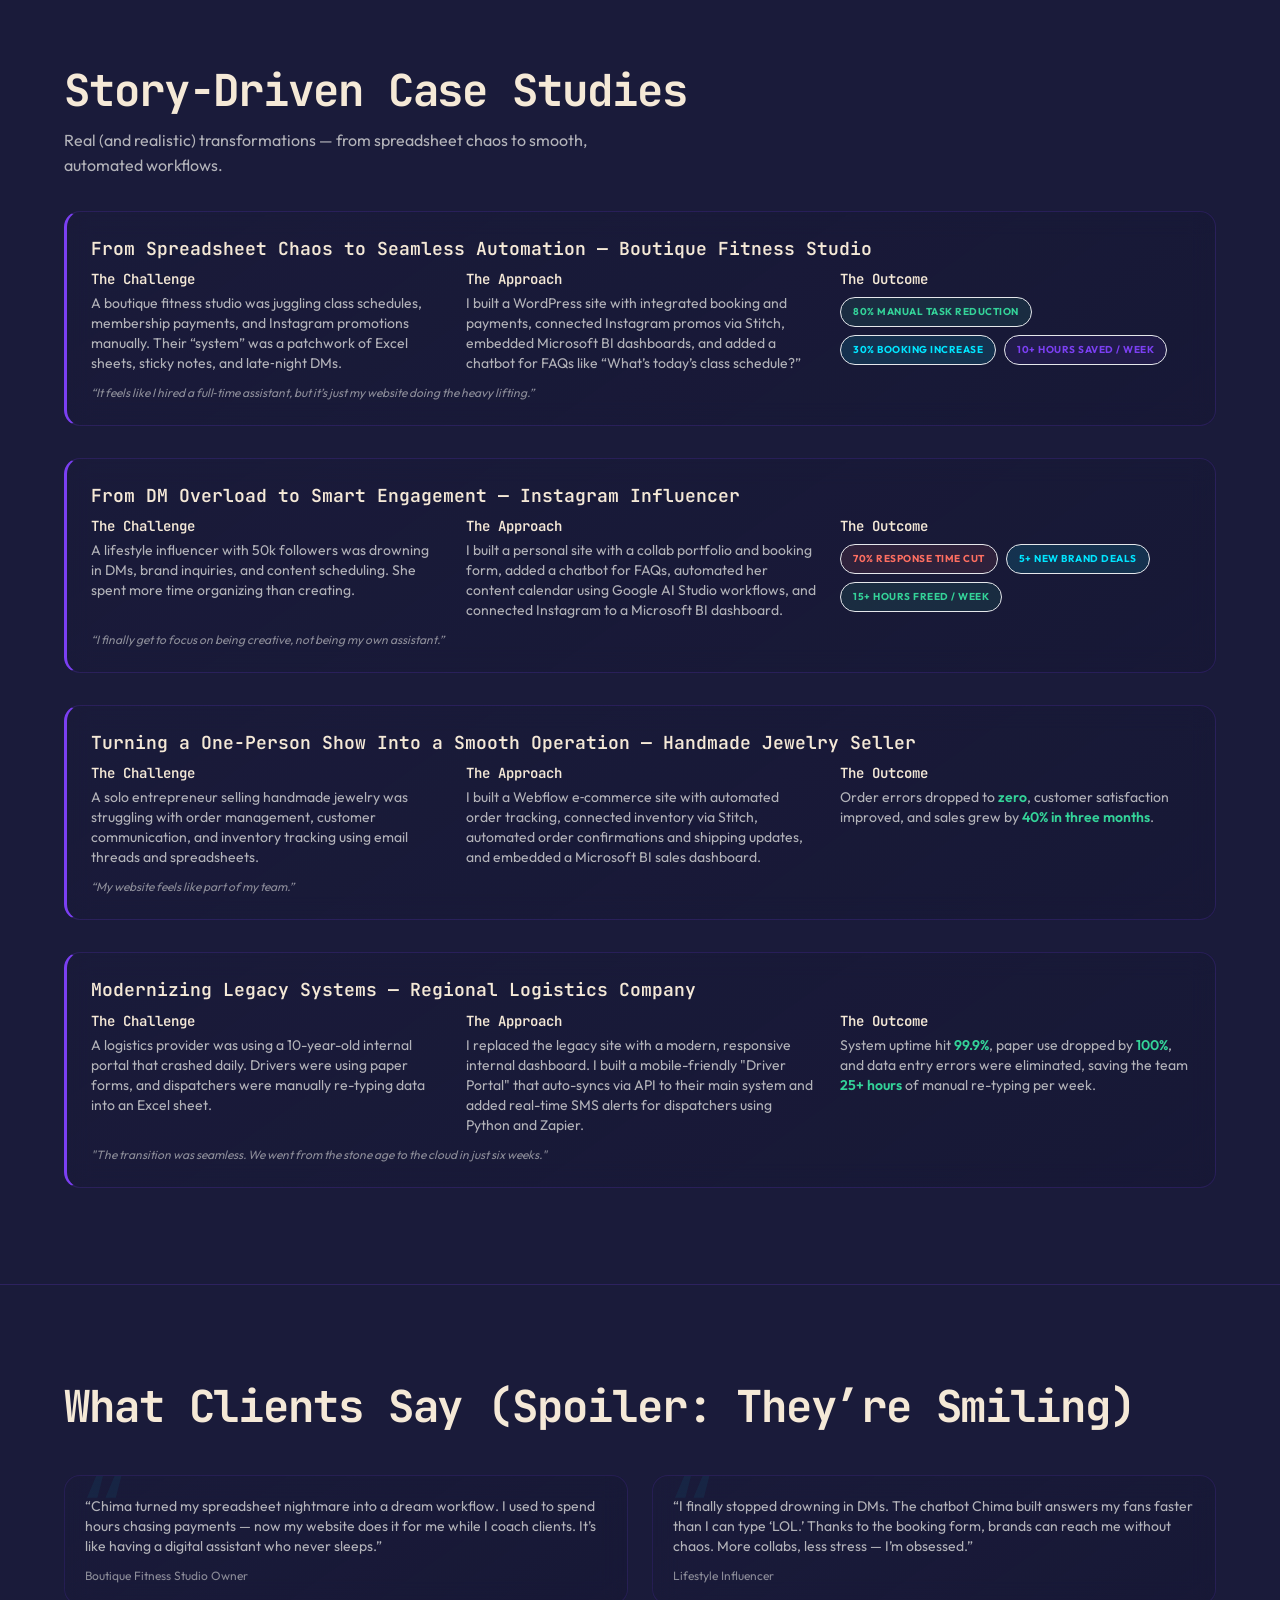
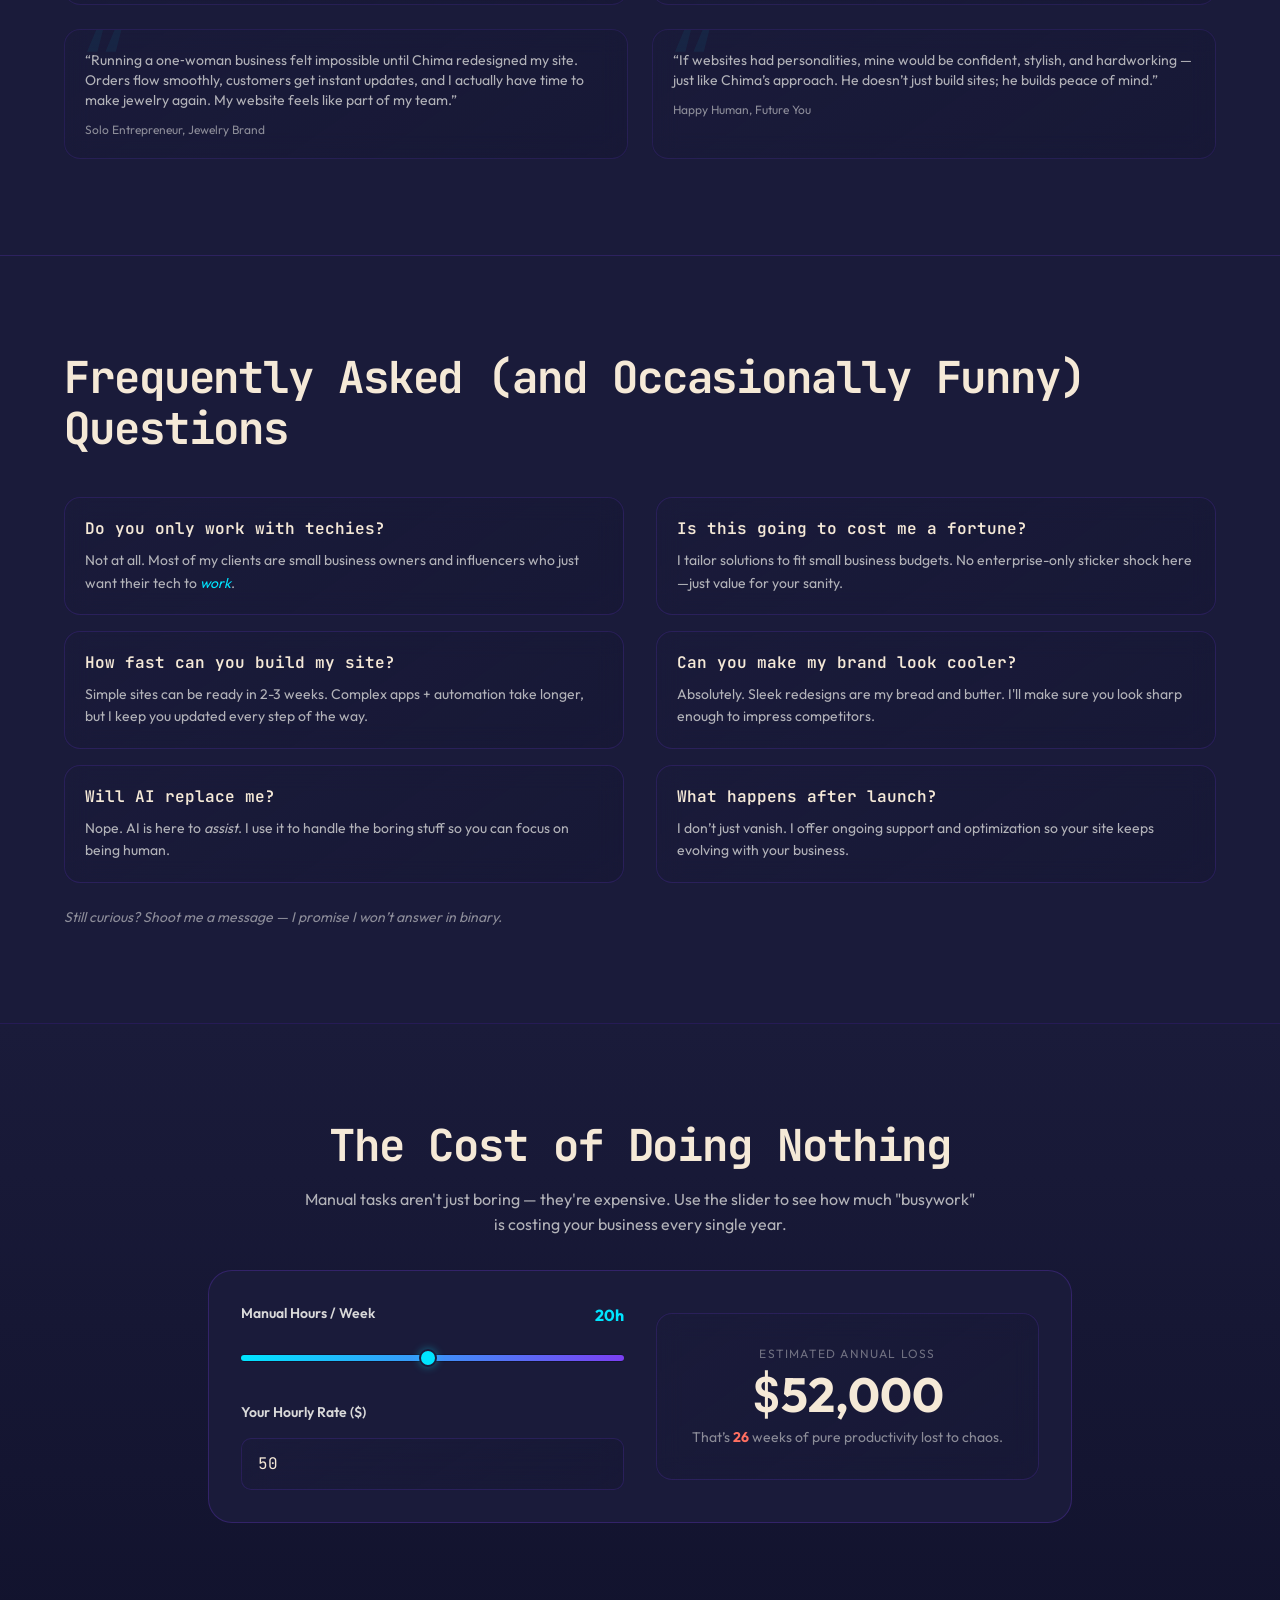
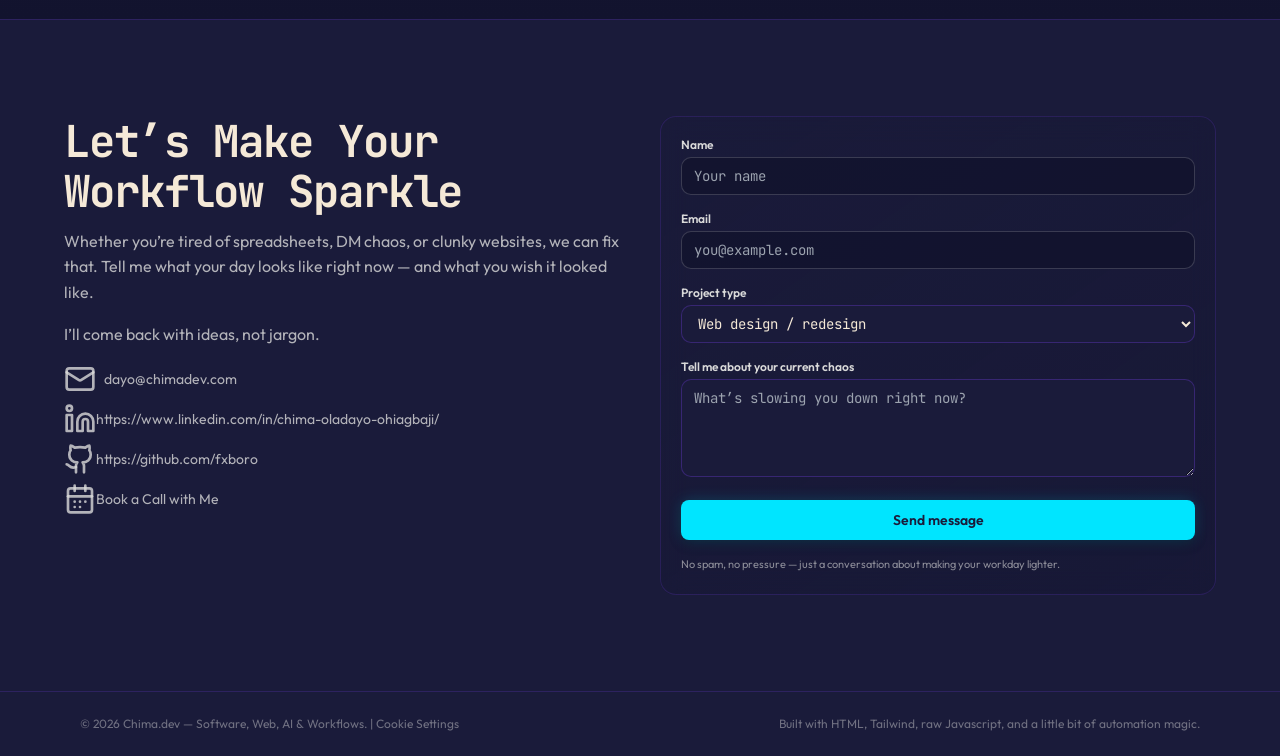
==== commit 474e8958: "feat: point navbar 'Let's talk' buttons to booking link" ====
--- a/index.html
+++ b/index.html
@@ -105,7 +105,7 @@
           </svg>
         </button>
       </div>
-      <a href="#contact" aria-label="Connect with Chima for a consultation"
+      <a href="https://www.cal.eu/chimadev" target="_blank" rel="noopener" aria-label="Book a call with Chima"
         class="hidden md:inline-flex items-center gap-2 px-4 py-2 rounded-full bg-cyan-400 text-slate-950 text-sm font-semibold hover:bg-cyan-300 transition">
         Let’s talk
       </a>
@@ -140,7 +140,7 @@
         <a href="#contact" class="text-slate-200 text-base">Contact</a>
 
         <hr class="border-t border-slate-800 my-2" />
-        <a href="#contact"
+        <a href="https://www.cal.eu/chimadev" target="_blank" rel="noopener"
           class="inline-flex items-center gap-2 px-4 py-2 rounded-full bg-cyan-400 text-slate-950 text-sm font-semibold hover:bg-cyan-300 transition w-max">
           Let’s talk
         </a>
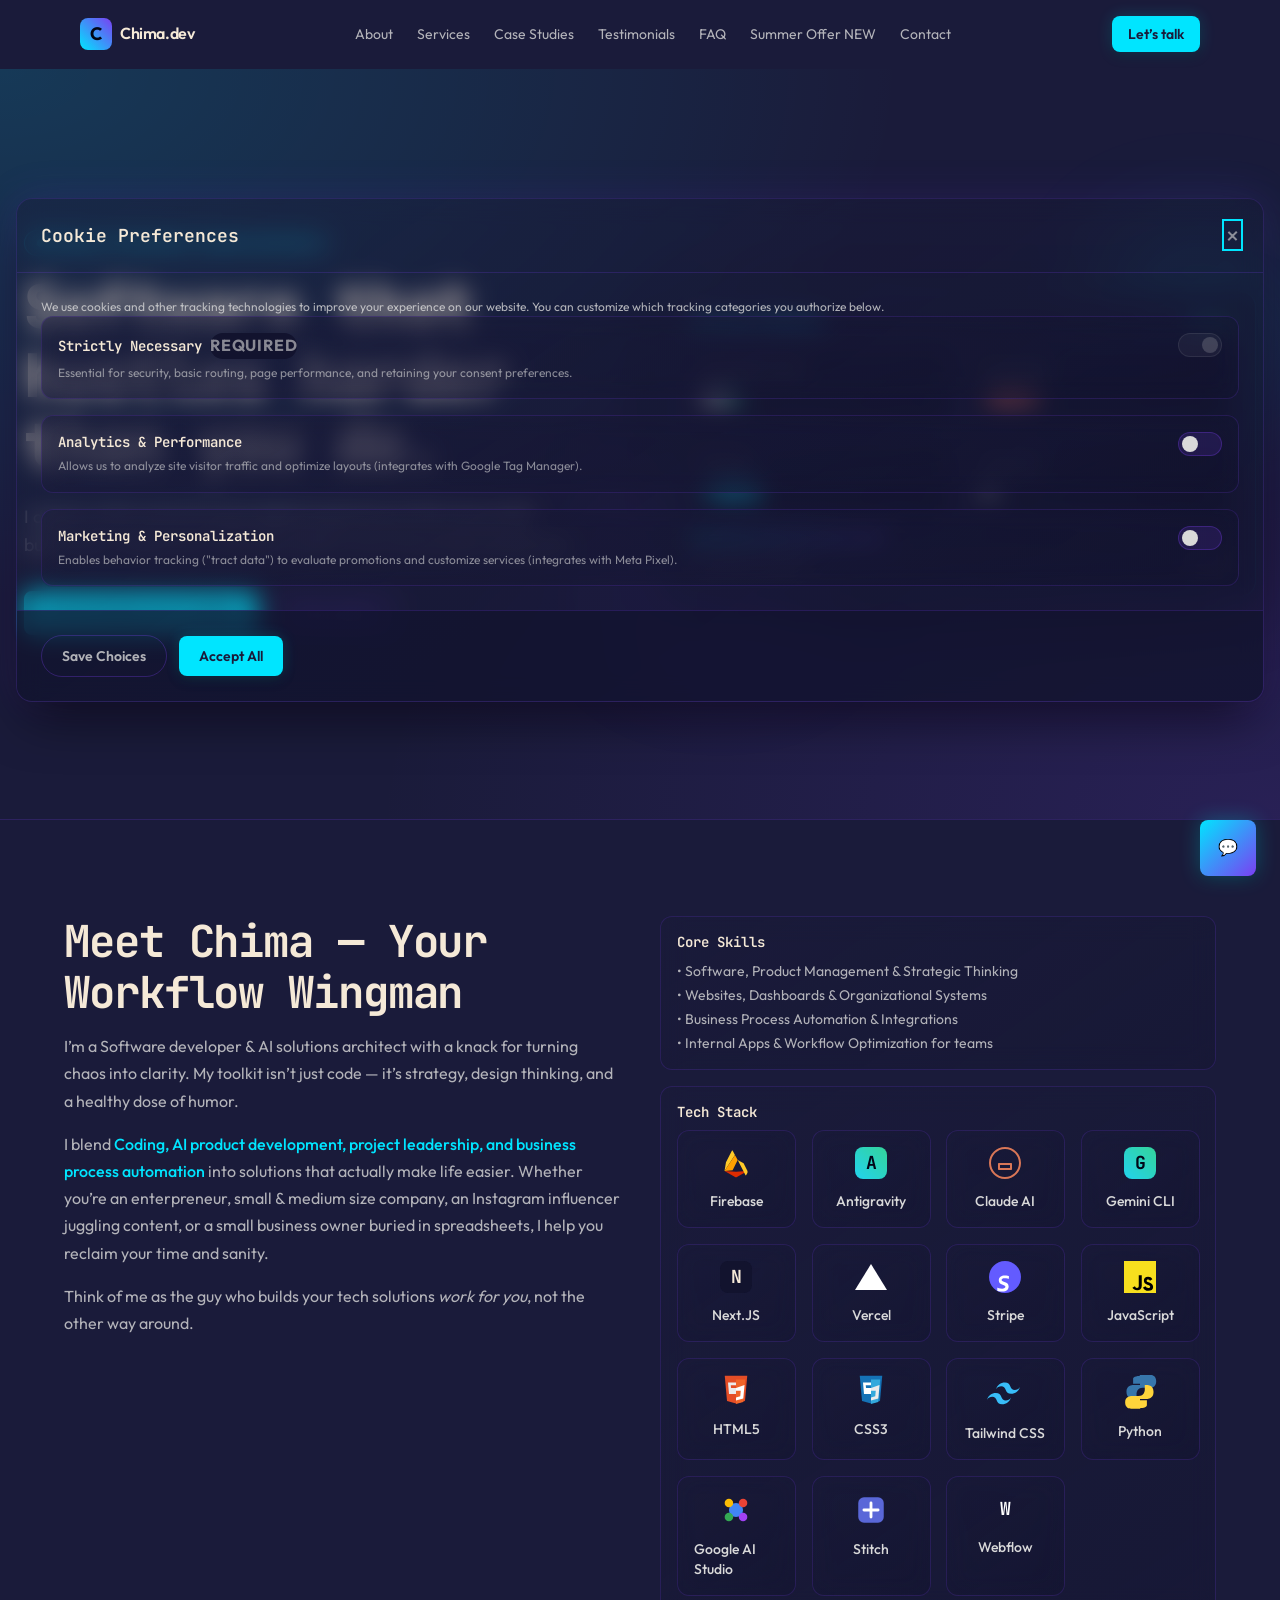
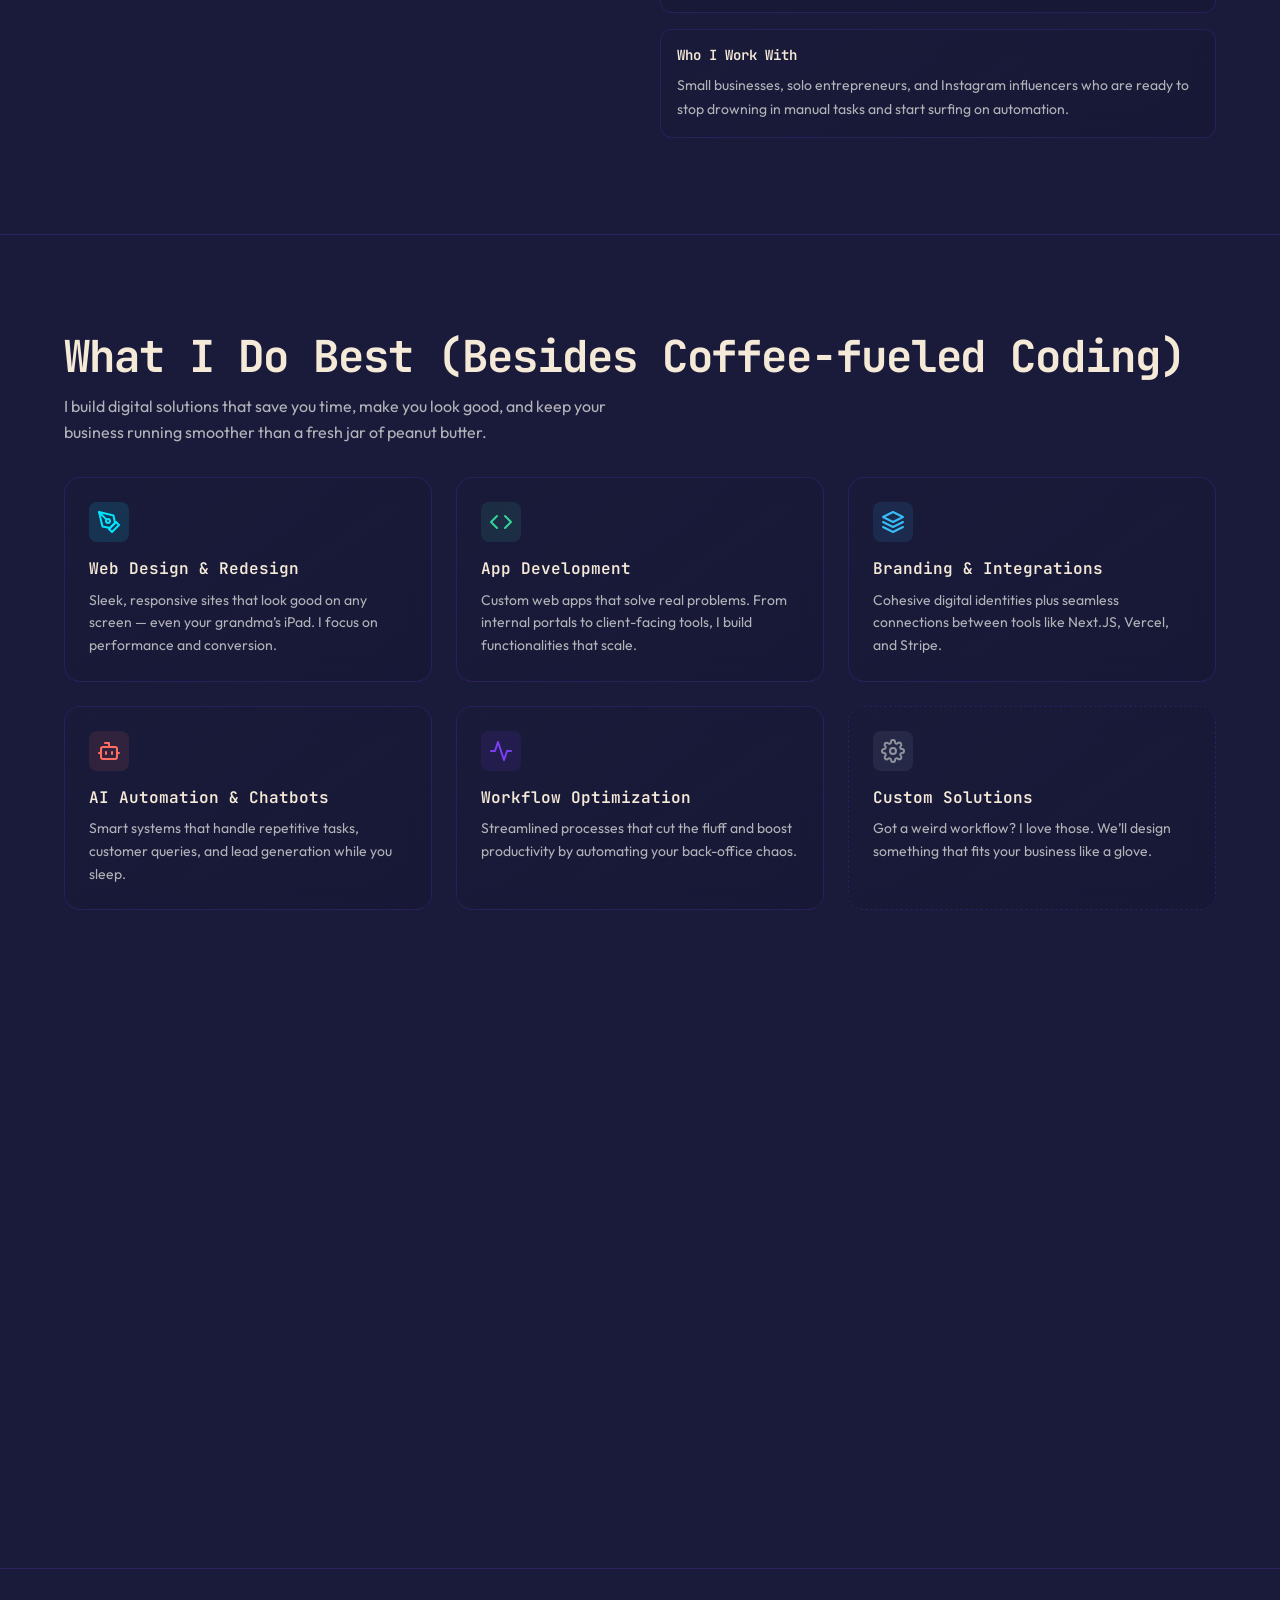
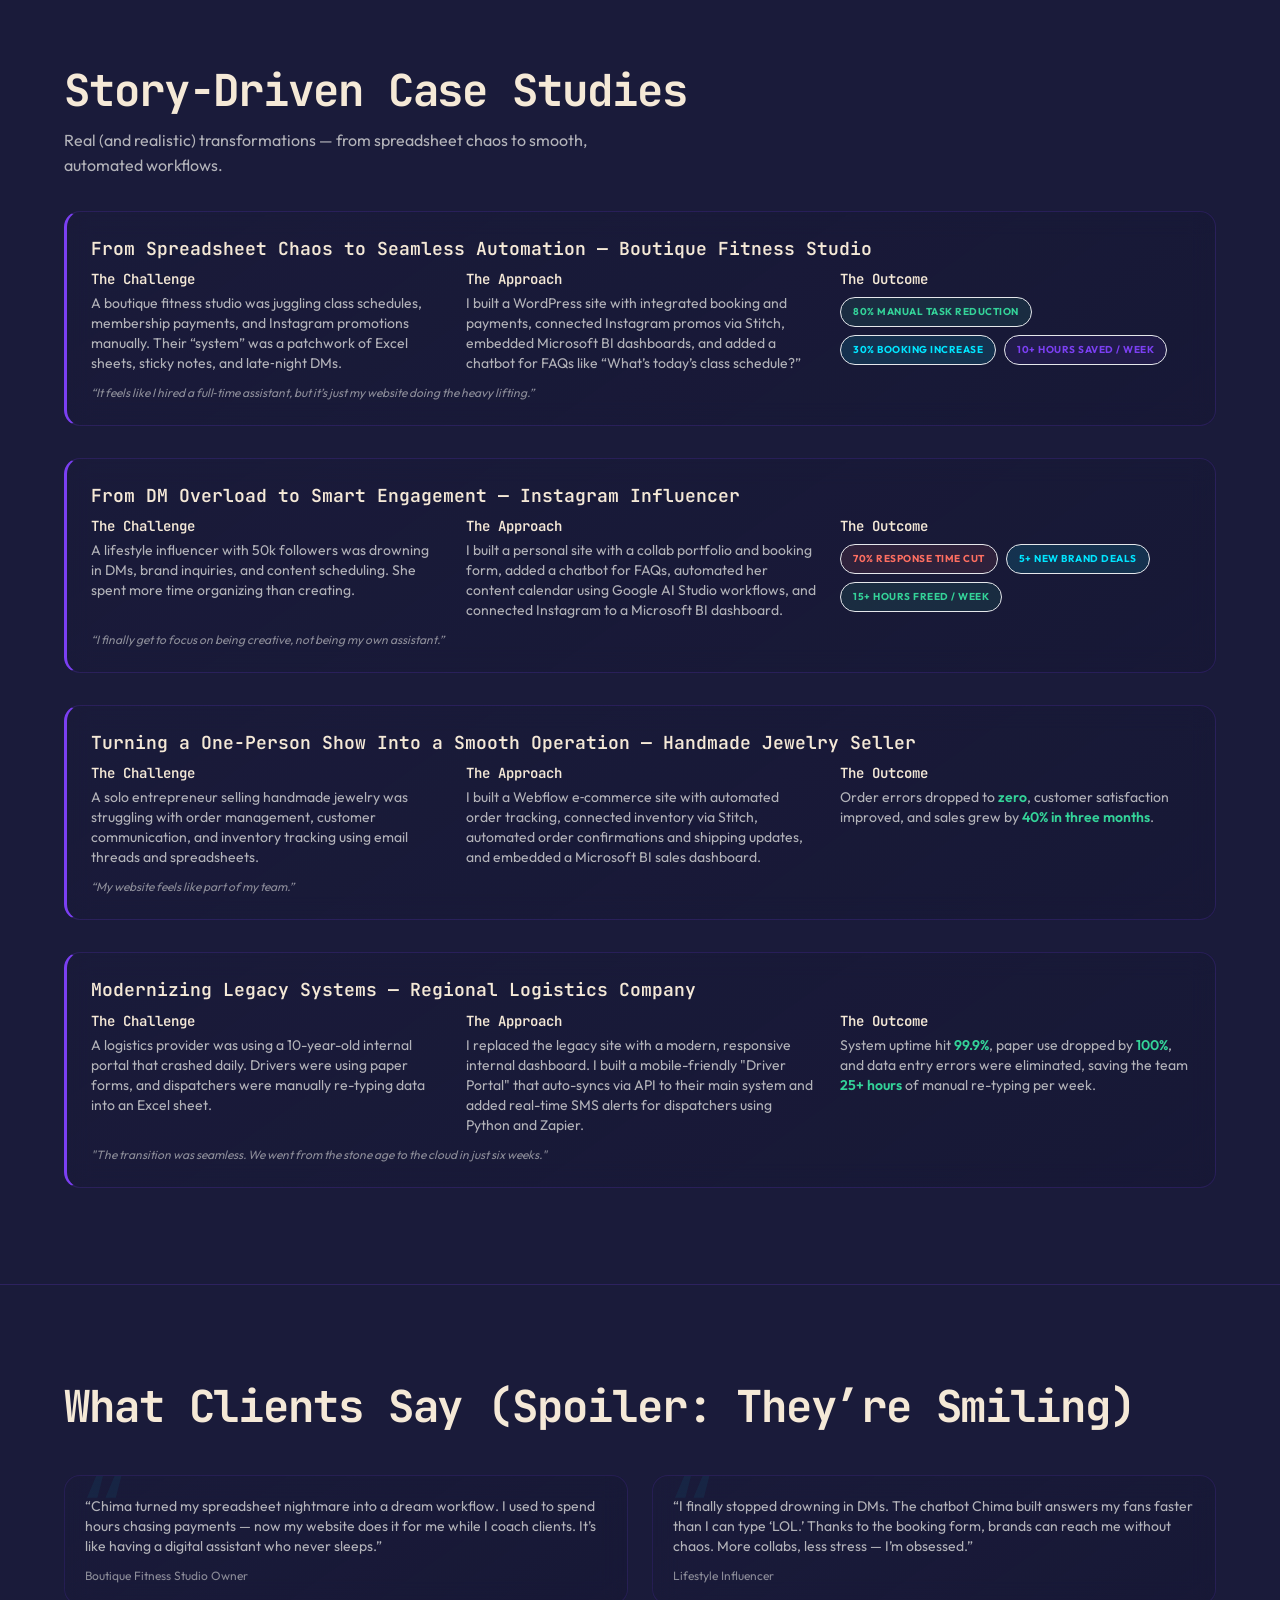
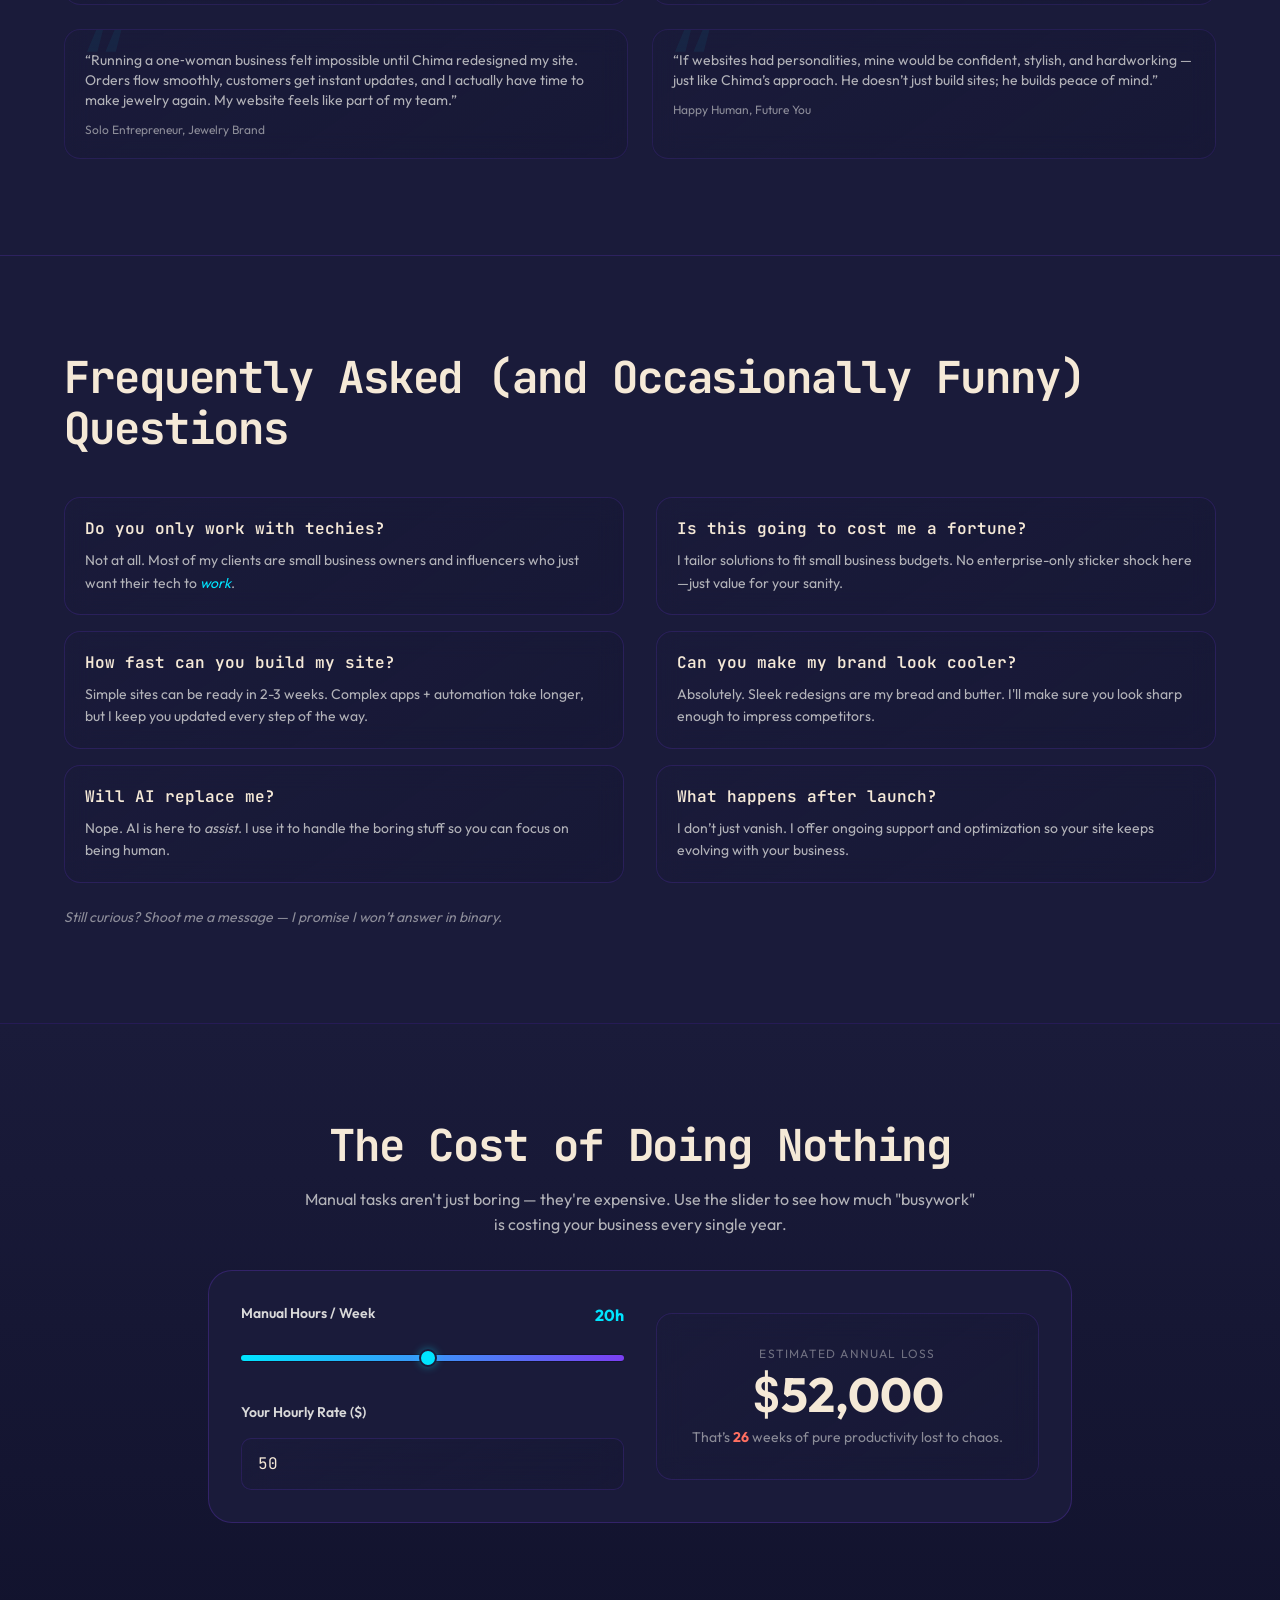
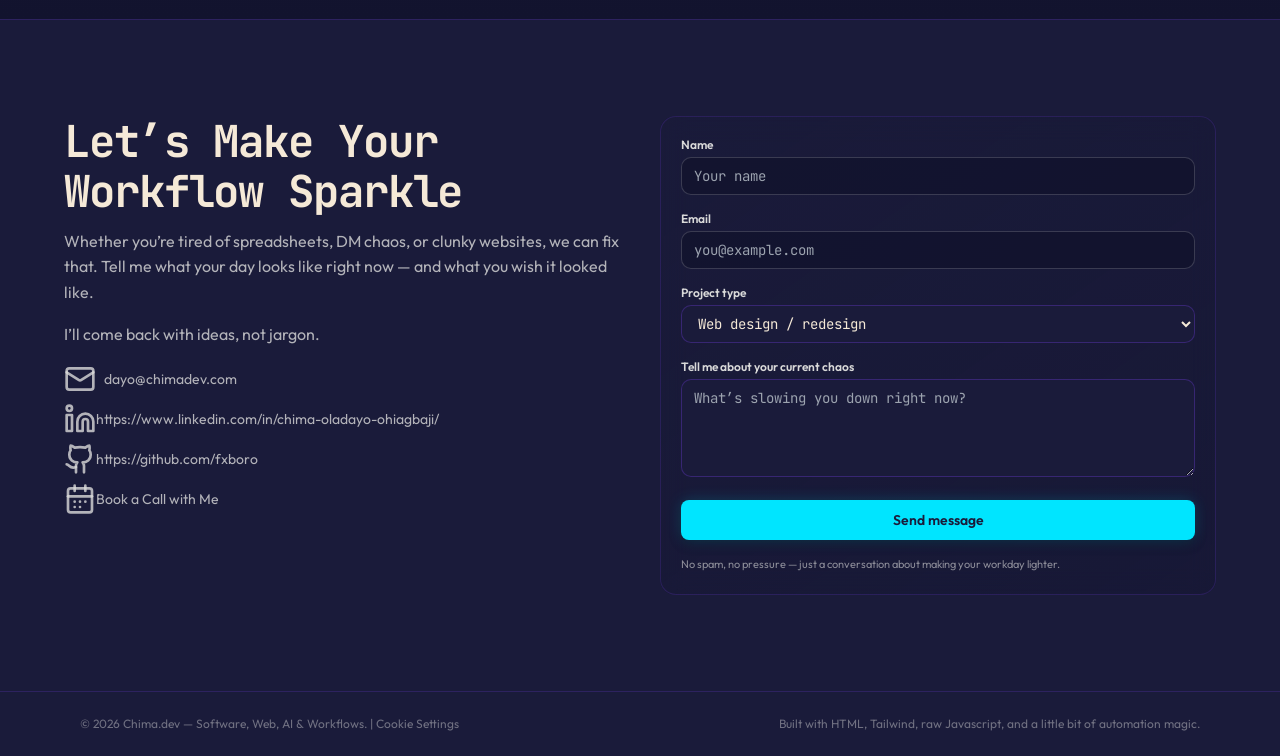
==== commit 6c21a244: "fix(mobile): make swipe scroll hint active and optimize resize handlers" ====
--- a/index.html
+++ b/index.html
@@ -809,7 +809,7 @@
         </article>
       </div>
       <!-- Mobile swipe hint -->
-      <div class="case-studies-scroll-hint" style="display:none;">
+      <div class="case-studies-scroll-hint hidden">
         <span>Swipe for more</span>
         <svg width="16" height="16" viewBox="0 0 24 24" fill="none" stroke="currentColor" stroke-width="2" stroke-linecap="round" stroke-linejoin="round"><path d="M5 12h14M12 5l7 7-7 7"/></svg>
       </div>
--- a/assets/css/brand.css
+++ b/assets/css/brand.css
@@ -57,6 +57,7 @@
    ══════════════════════════════════ */
 html {
   scroll-behavior: smooth;
+  scroll-padding-top: 80px;
 }
 
 body {
@@ -1145,6 +1146,18 @@
     margin-top: 0.75rem;
     color: var(--text-muted);
     font-size: 0.75rem;
+    cursor: pointer;
+    -webkit-tap-highlight-color: transparent;
+    user-select: none;
+    transition: opacity 0.2s ease;
+  }
+
+  .case-studies-scroll-hint:active {
+    opacity: 0.6;
+  }
+
+  .case-studies-scroll-hint.hidden {
+    display: none !important;
   }
 
   .case-studies-scroll-hint svg {
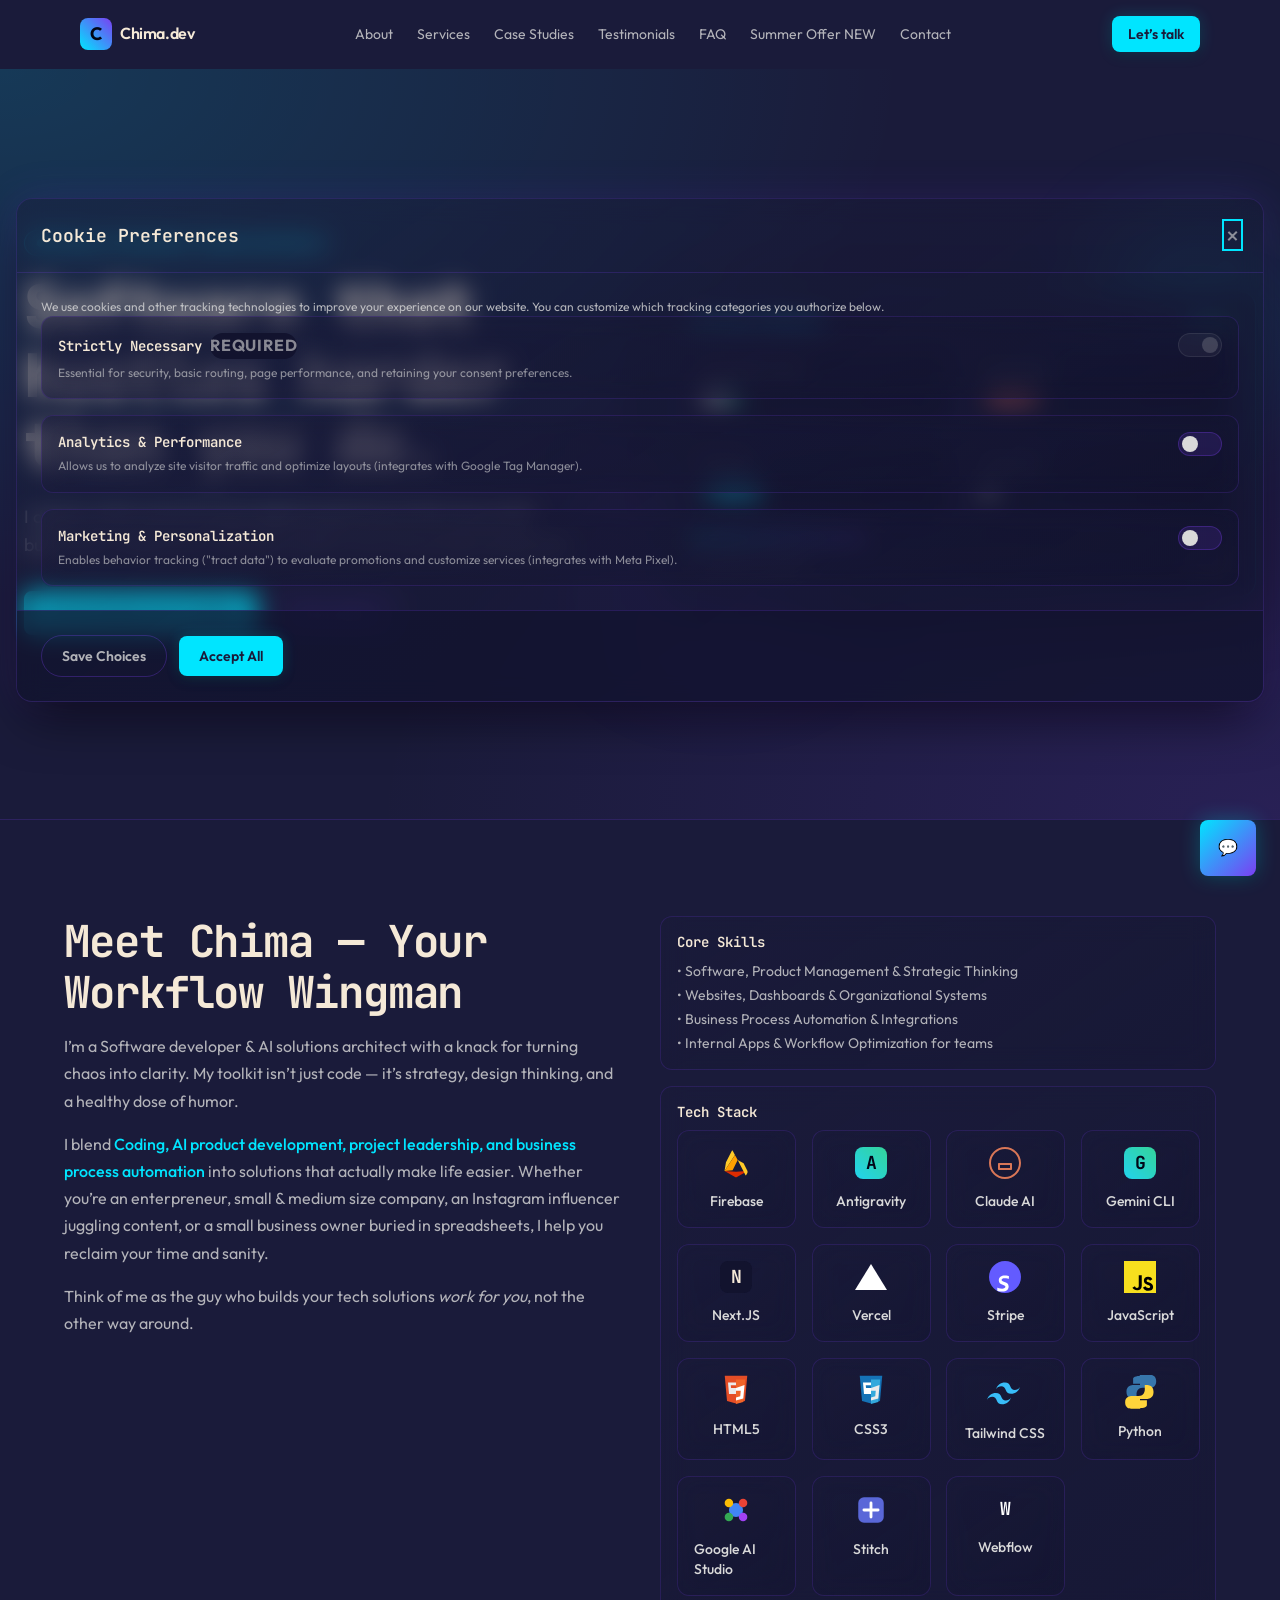
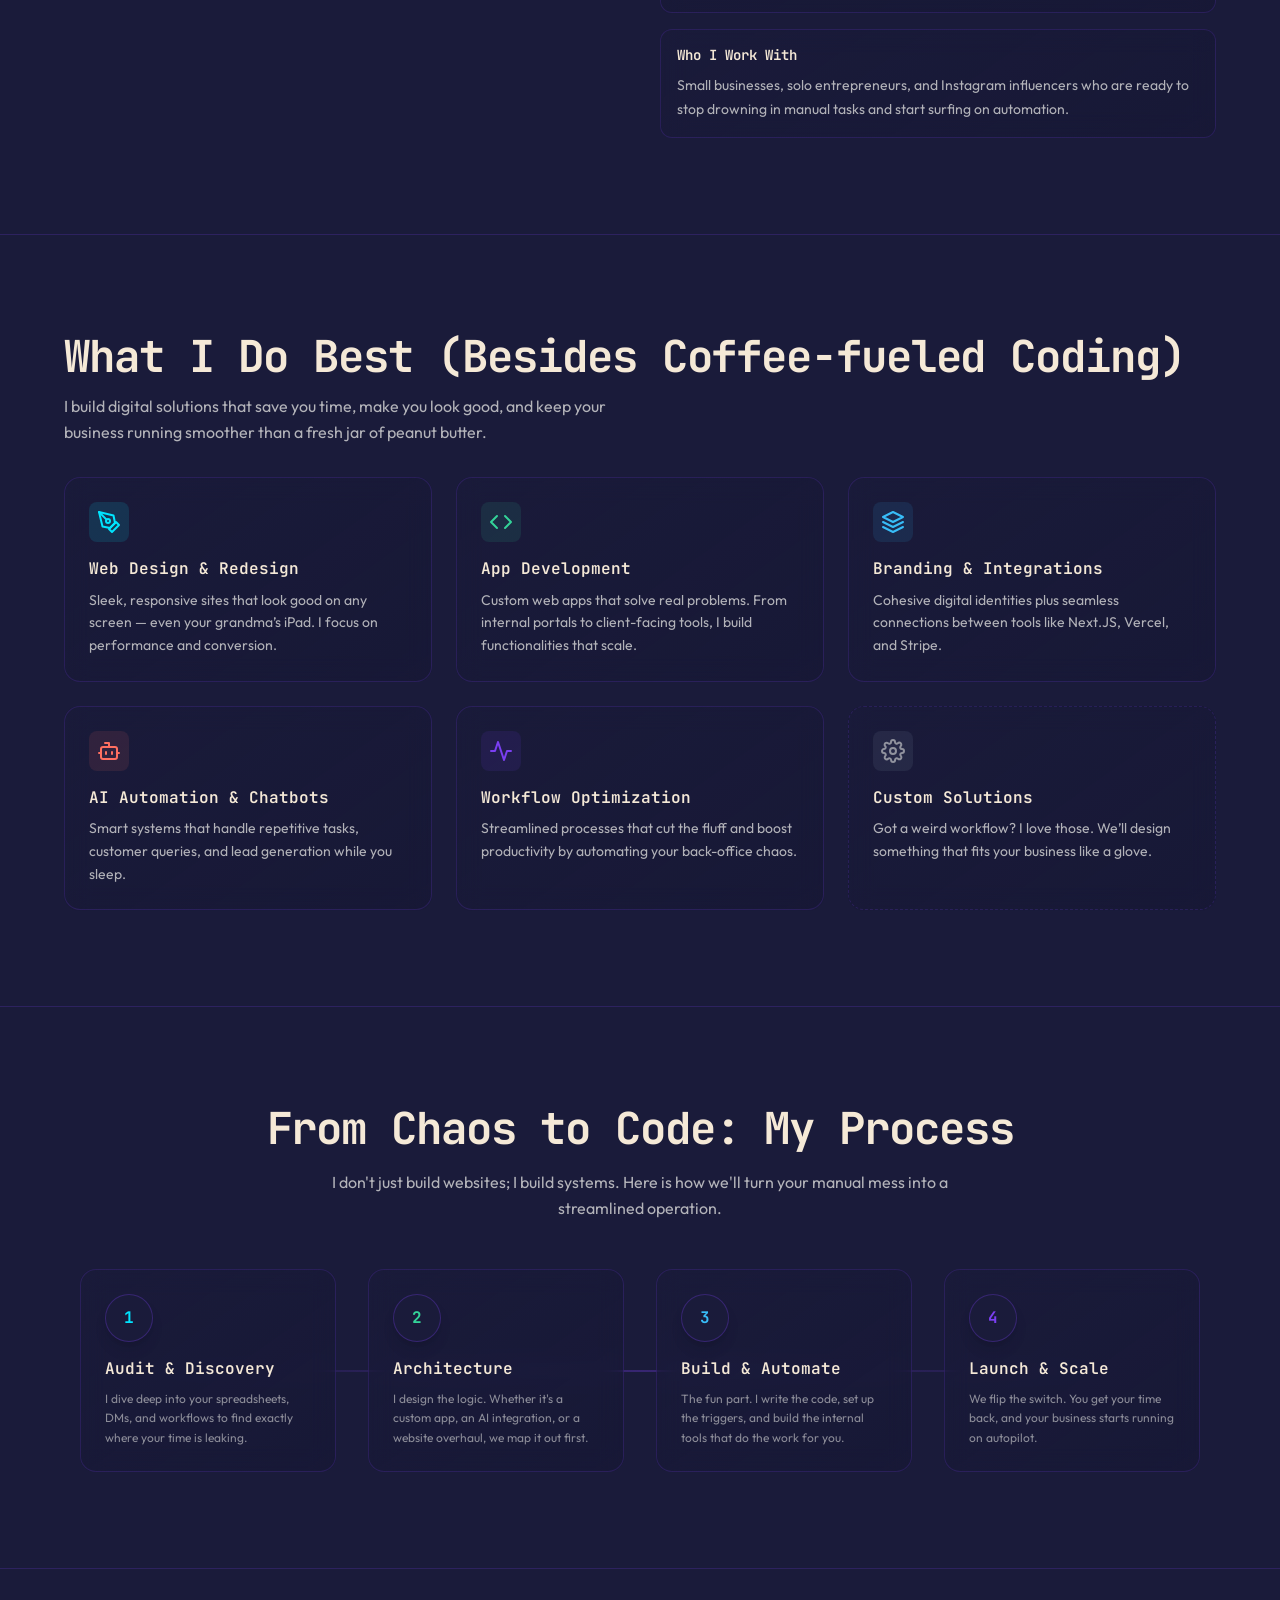
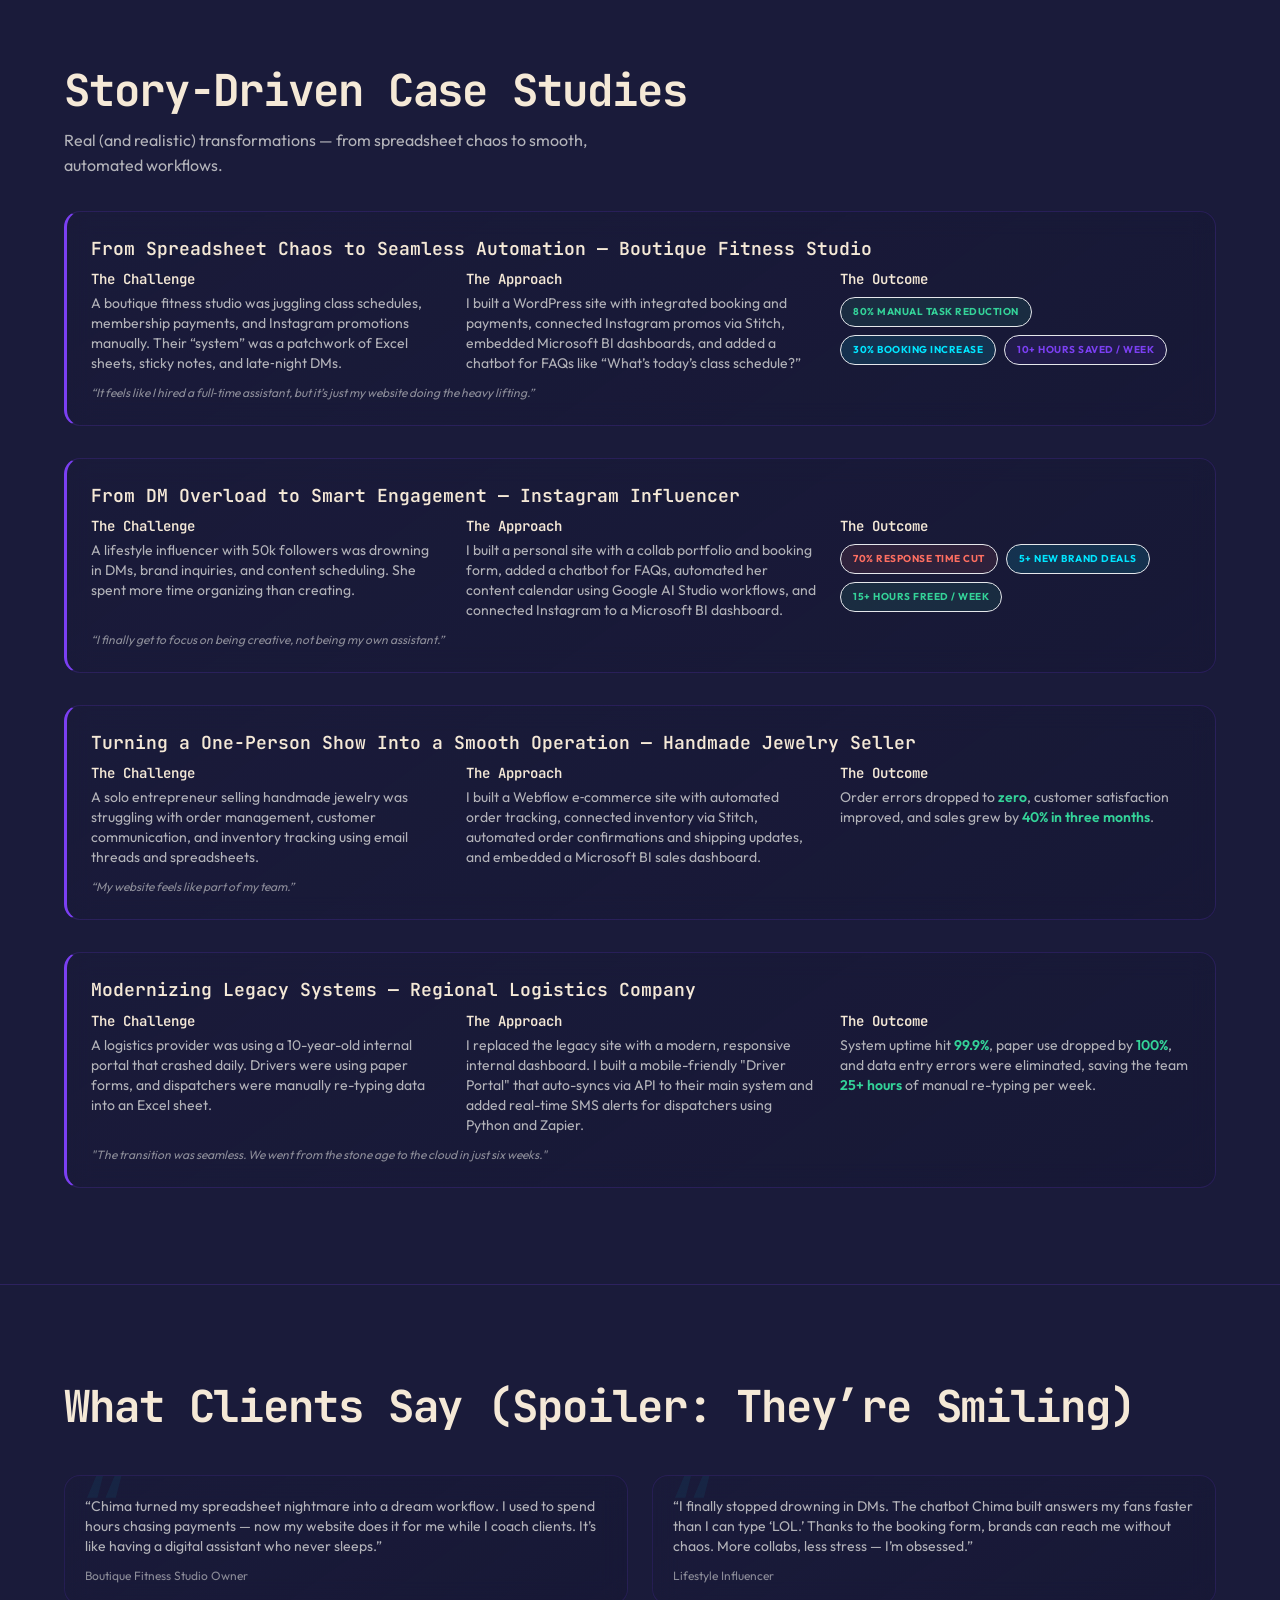
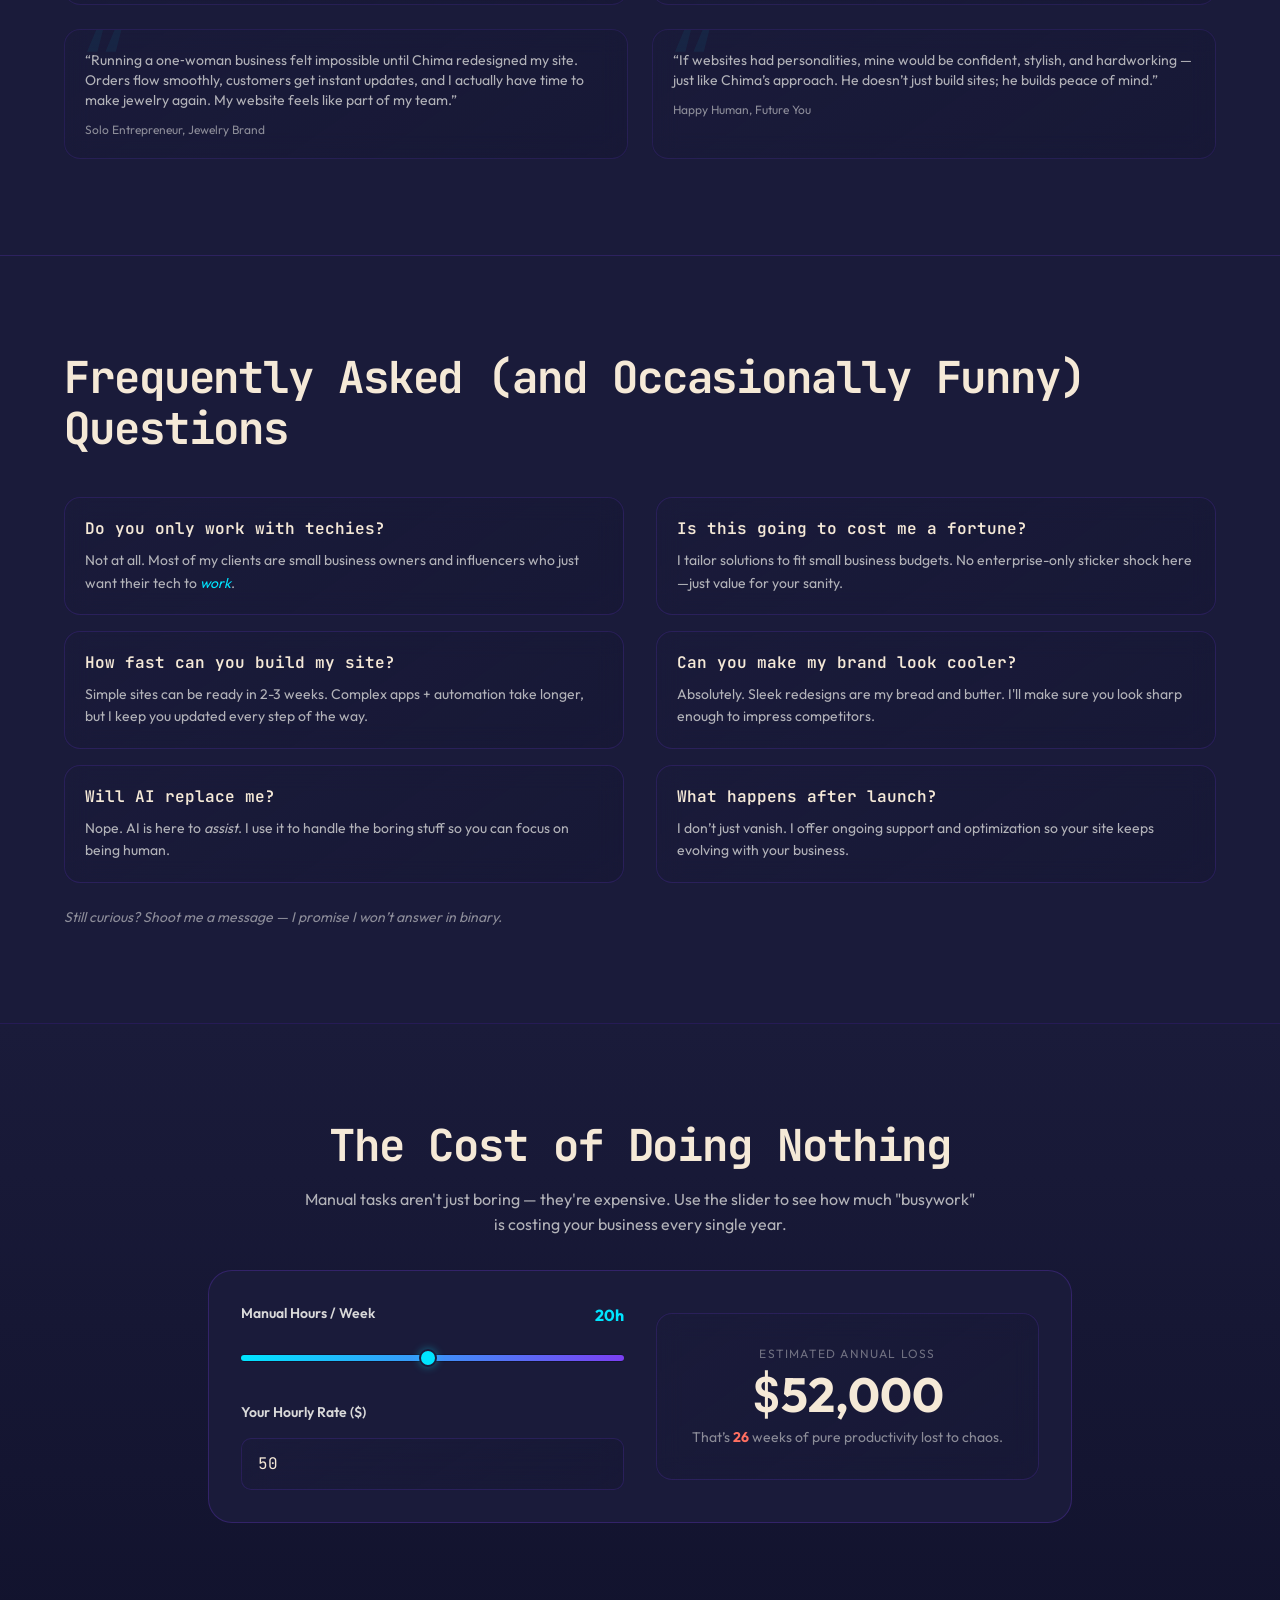
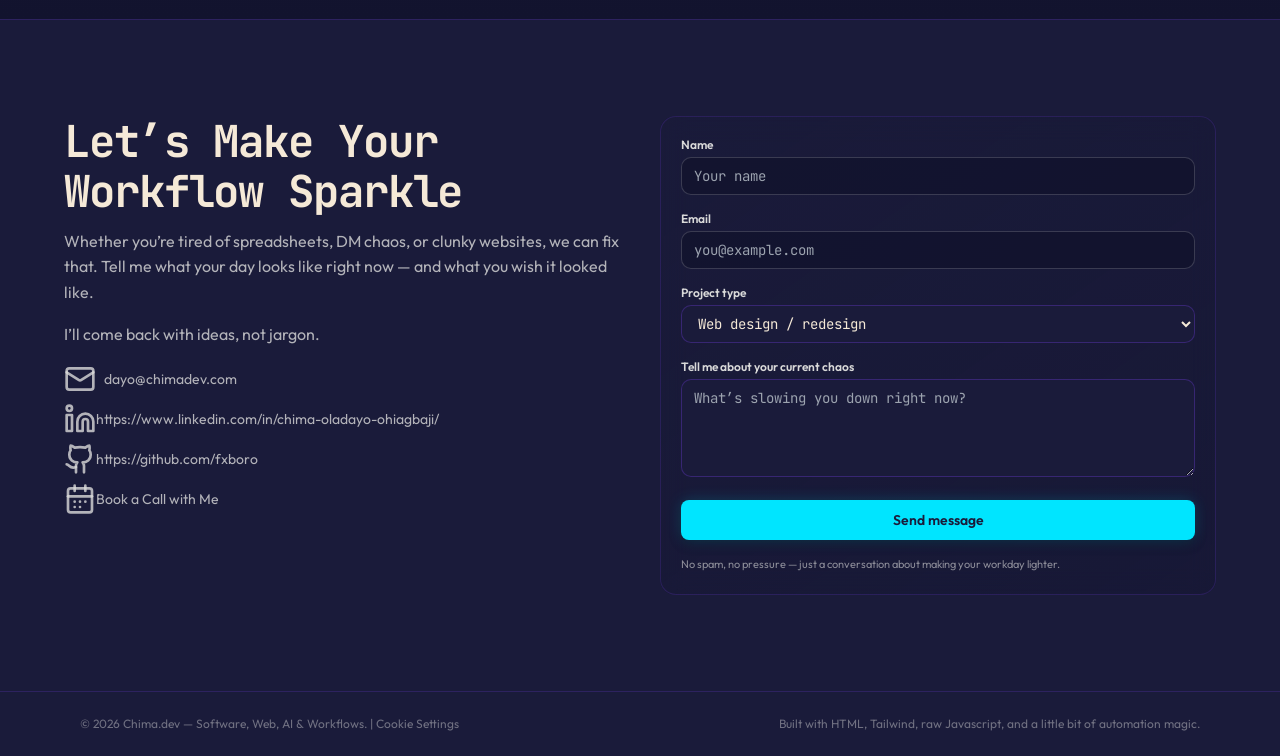
==== commit ac23d3e5: "chore: add robots.txt, ai.txt, sitemap.xml, and optimize fonts/canonical/schema" ====
--- a/index.html
+++ b/index.html
@@ -7,46 +7,107 @@
   <meta name="viewport" content="width=device-width, initial-scale=1.0" />
   <meta name="description"
     content="Web design, app development, AI automation, and workflow optimization for small businesses, solo entrepreneurs, and influencers." />
+  <link rel="canonical" href="https://chima.dev/" />
   <script type="application/ld+json">
   {
     "@context": "https://schema.org",
-    "@type": "Person",
-    "name": "Chima",
-    "url": "https://chima.dev",
-    "jobTitle": "Web Developer & AI Automation Specialist",
-    "description": "Expert in web design, AI automation, and workflow optimization for small businesses.",
-    "knowsAbout": ["Web Development", "AI Automation", "Workflow Optimization", "Python", "JavaScript", "Stripe Integration"],
-    "hasOfferCatalog": {
-      "@type": "OfferCatalog",
-      "name": "Services",
-      "itemListElement": [
-        { "@type": "Offer", "itemOffered": { "@type": "Service", "name": "Web Design & Redesign" } },
-        { "@type": "Offer", "itemOffered": { "@type": "Service", "name": "App Development" } },
-        { "@type": "Offer", "itemOffered": { "@type": "Service", "name": "AI Automation & Chatbots" } }
-      ]
-    }
-  }
-  </script>
-  <script type="application/ld+json">
-  {
-    "@context": "https://schema.org",
-    "@type": "FAQPage",
-    "mainEntity": [
+    "@graph": [
       {
-        "@type": "Question",
-        "name": "Do you only work with techies?",
-        "acceptedAnswer": {
-          "@type": "Answer",
-          "text": "Not at all. Most of my clients are small business owners and influencers who just want their tech to work."
+        "@type": "Person",
+        "@id": "https://chima.dev/#person",
+        "name": "Chima",
+        "url": "https://chima.dev",
+        "jobTitle": "Web Developer & AI Automation Specialist",
+        "description": "Expert in web design, AI automation, and workflow optimization for small businesses.",
+        "knowsAbout": ["Web Development", "AI Automation", "Workflow Optimization", "Python", "JavaScript", "Stripe Integration"],
+        "hasOfferCatalog": {
+          "@type": "OfferCatalog",
+          "name": "Services",
+          "itemListElement": [
+            { "@type": "Offer", "itemOffered": { "@type": "Service", "name": "Web Design & Redesign" } },
+            { "@type": "Offer", "itemOffered": { "@type": "Service", "name": "App Development" } },
+            { "@type": "Offer", "itemOffered": { "@type": "Service", "name": "AI Automation & Chatbots" } }
+          ]
         }
       },
       {
-        "@type": "Question",
-        "name": "How fast can you build my site?",
-        "acceptedAnswer": {
-          "@type": "Answer",
-          "text": "Simple sites can be ready in 2-3 weeks. Complex apps + automation take longer, but I keep you updated every step of the way."
+        "@type": "ProfessionalService",
+        "@id": "https://chima.dev/#service",
+        "name": "ChimaDev",
+        "url": "https://chima.dev",
+        "logo": "https://chima.dev/assets/logo.png",
+        "image": "https://chima.dev/assets/og-image.png",
+        "description": "Sleek, high-performance web development and custom AI integrations for small businesses and influencers.",
+        "address": {
+          "@type": "PostalAddress",
+          "addressCountry": "Germany"
+        },
+        "founder": {
+          "@id": "https://chima.dev/#person"
         }
+      },
+      {
+        "@type": "WebSite",
+        "@id": "https://chima.dev/#website",
+        "url": "https://chima.dev",
+        "name": "Chima.dev",
+        "publisher": {
+          "@id": "https://chima.dev/#person"
+        }
+      },
+      {
+        "@type": "FAQPage",
+        "@id": "https://chima.dev/#faq",
+        "mainEntity": [
+          {
+            "@type": "Question",
+            "name": "Do you only work with techies?",
+            "acceptedAnswer": {
+              "@type": "Answer",
+              "text": "Not at all. Most of my clients are small business owners and influencers who just want their tech to work."
+            }
+          },
+          {
+            "@type": "Question",
+            "name": "How fast can you build my site?",
+            "acceptedAnswer": {
+              "@type": "Answer",
+              "text": "Simple sites can be ready in 2-3 weeks. Complex apps + automation take longer, but I keep you updated every step of the way."
+            }
+          },
+          {
+            "@type": "Question",
+            "name": "Will AI replace me?",
+            "acceptedAnswer": {
+              "@type": "Answer",
+              "text": "Nope. AI is here to assist. I use it to handle the boring stuff so you can focus on being human."
+            }
+          },
+          {
+            "@type": "Question",
+            "name": "Is this going to cost me a fortune?",
+            "acceptedAnswer": {
+              "@type": "Answer",
+              "text": "I tailor solutions to fit small business budgets. No enterprise-only sticker shock here—just value for your sanity."
+            }
+          },
+          {
+            "@type": "Question",
+            "name": "Can you make my brand look cooler?",
+            "acceptedAnswer": {
+              "@type": "Answer",
+              "text": "Absolutely. Sleek redesigns are my bread and butter. I'll make sure you look sharp enough to impress competitors."
+            }
+          },
+          {
+            "@type": "Question",
+            "name": "What happens after launch?",
+            "acceptedAnswer": {
+              "@type": "Answer",
+              "text": "I don’t just vanish. I offer ongoing support and optimization so your site keeps evolving with your business."
+            }
+          }
+        ]
       }
     ]
   }
@@ -54,6 +115,7 @@
   <audio id="typing-sound" src="https://assets.mixkit.co/sfx/preview/mixkit-soft-fast-typing-2584.mp3"></audio>
   <link rel="preconnect" href="https://fonts.googleapis.com">
   <link rel="preconnect" href="https://fonts.gstatic.com" crossorigin>
+  <link href="https://fonts.googleapis.com/css2?family=JetBrains+Mono:ital,wght@0,100..800;1,100..800&family=Outfit:wght@100..900&display=swap" rel="stylesheet">
   <link rel="stylesheet" href="assets/css/style.css" />
   <link rel="stylesheet" href="assets/css/brand.css" />
   <!-- SEO / Social Sharing -->
